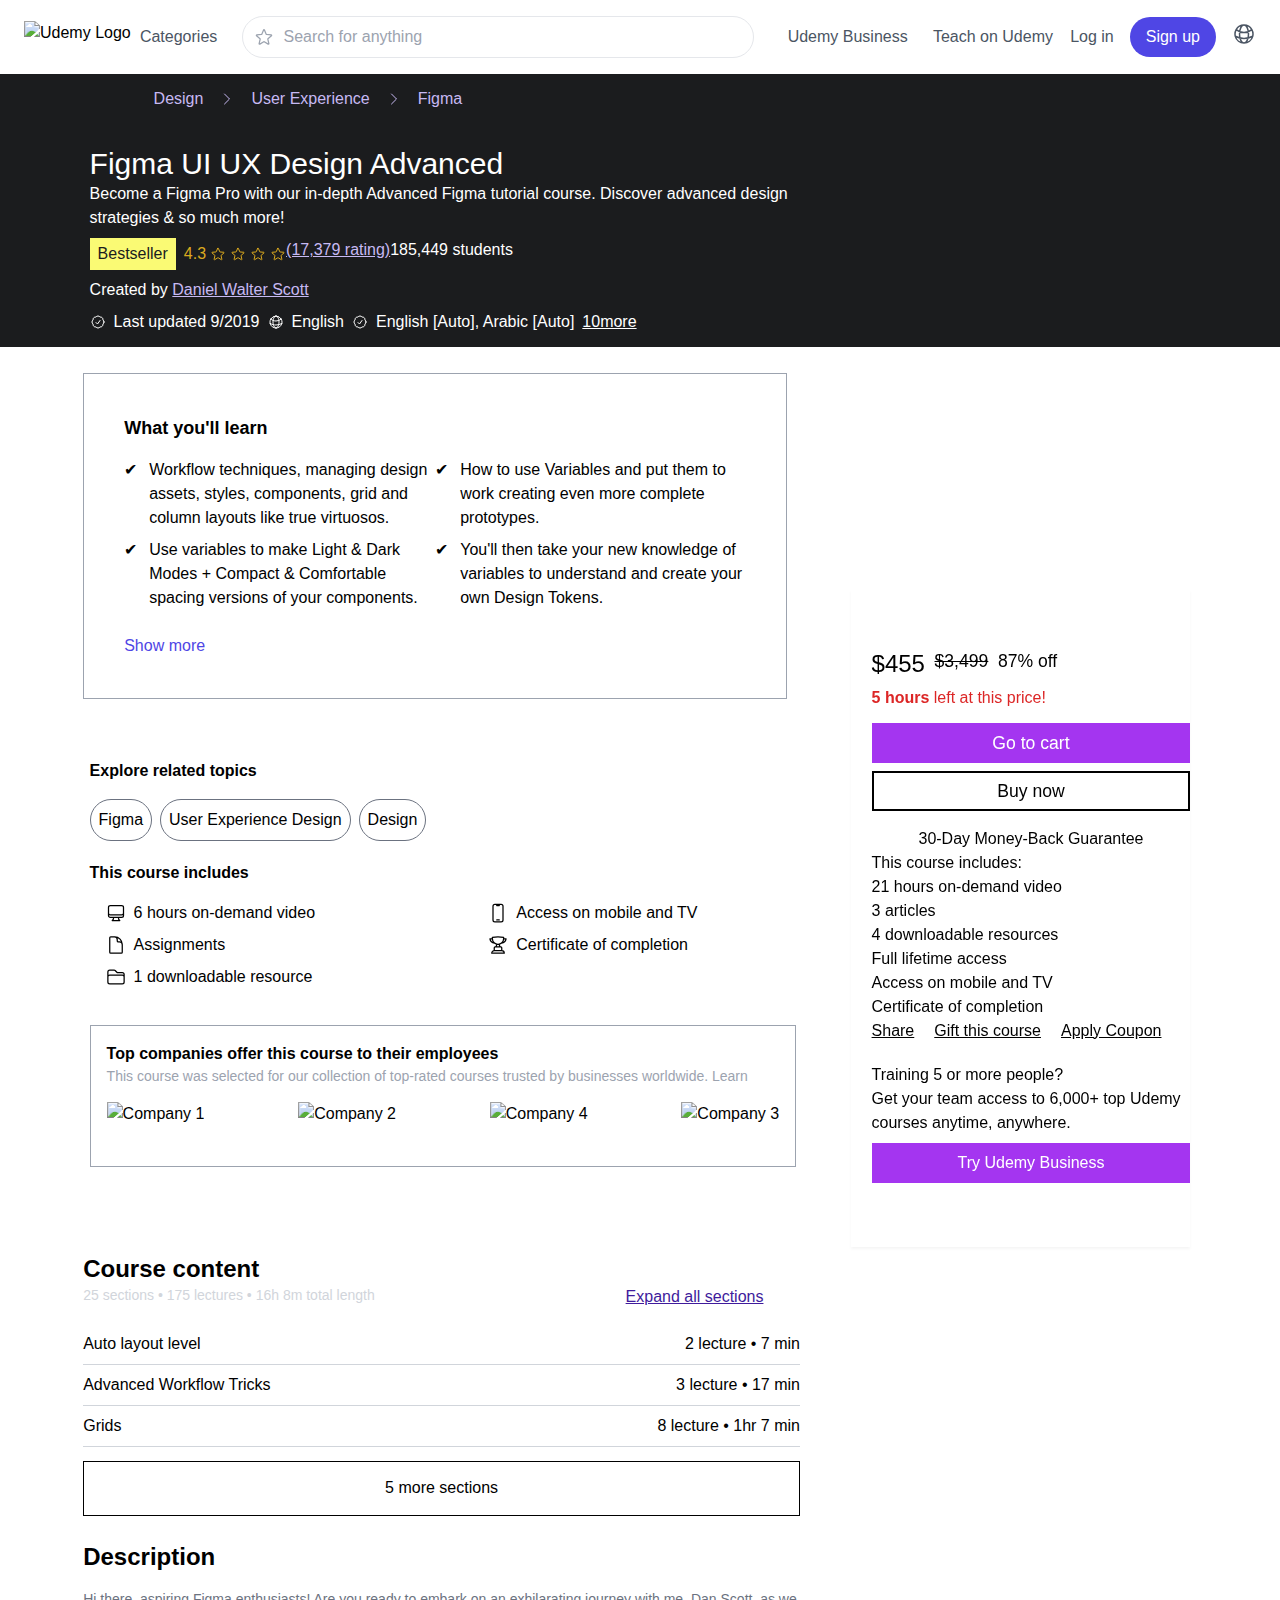
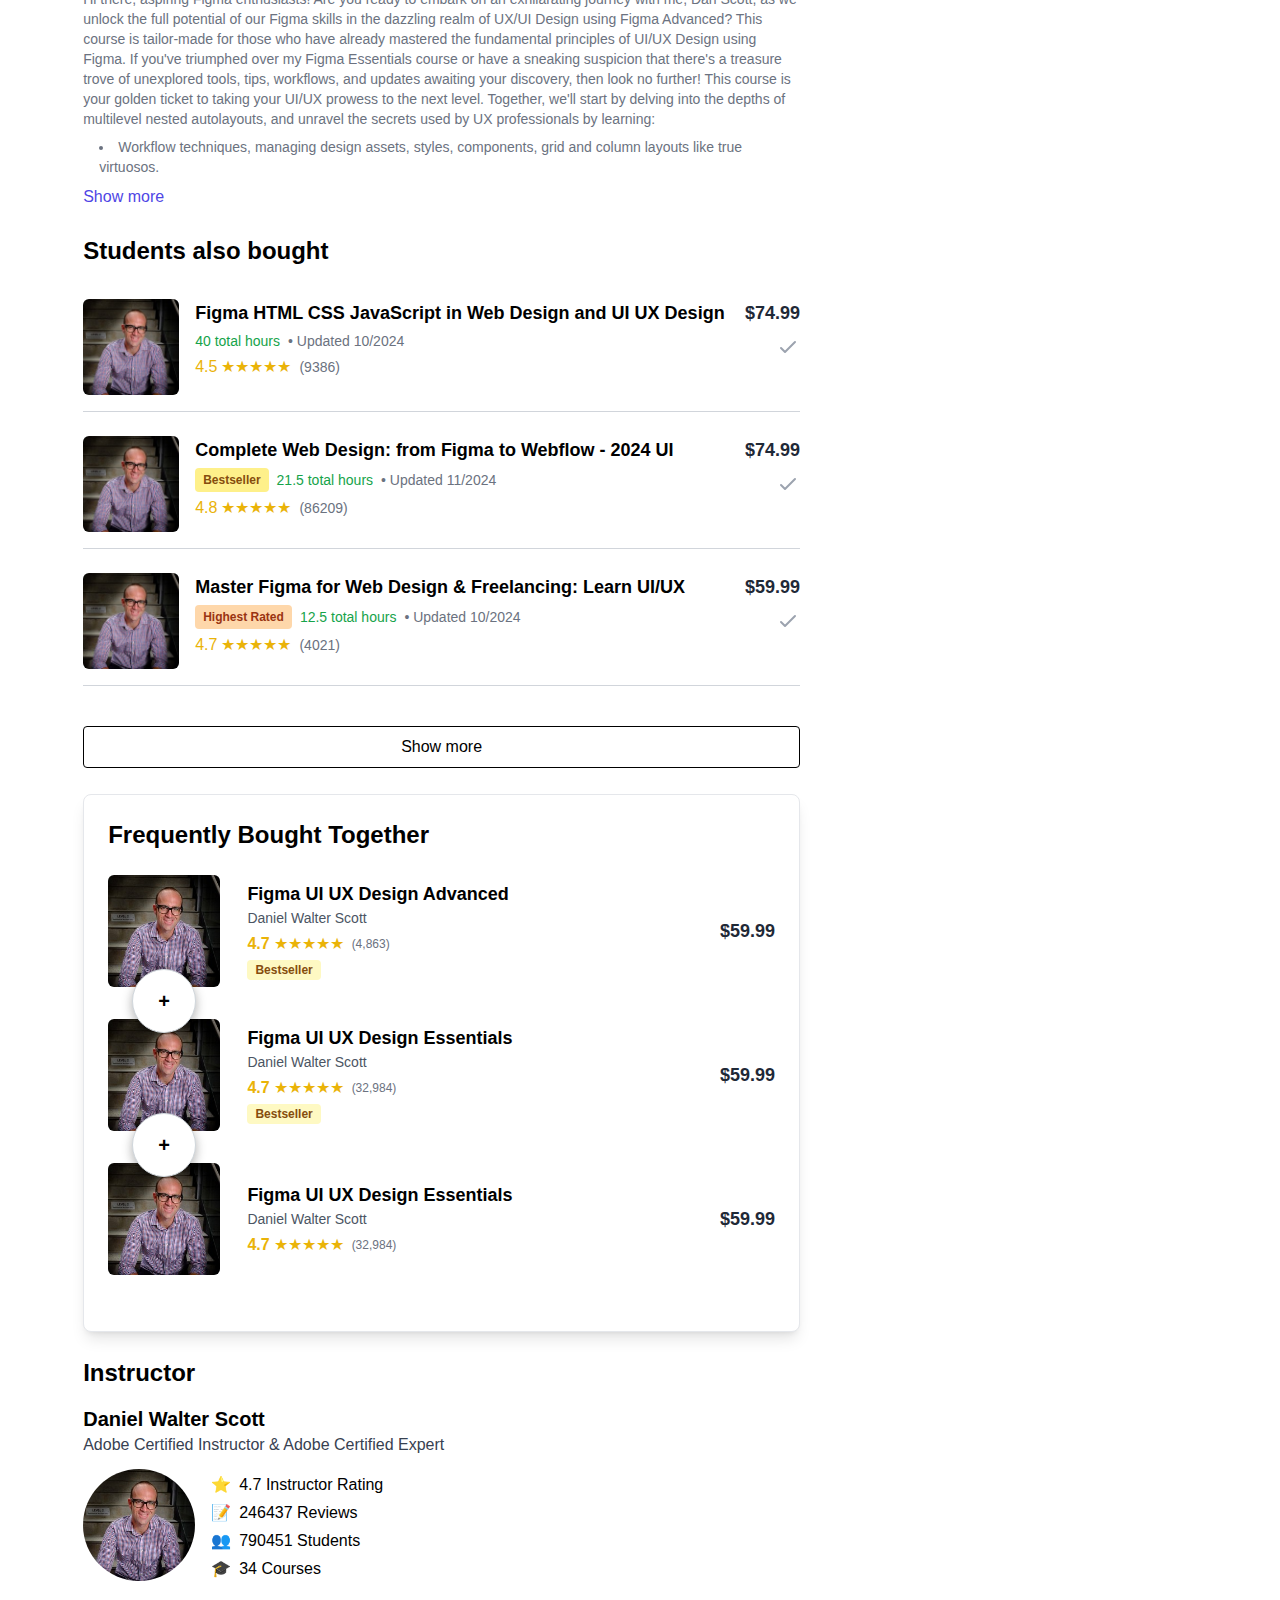
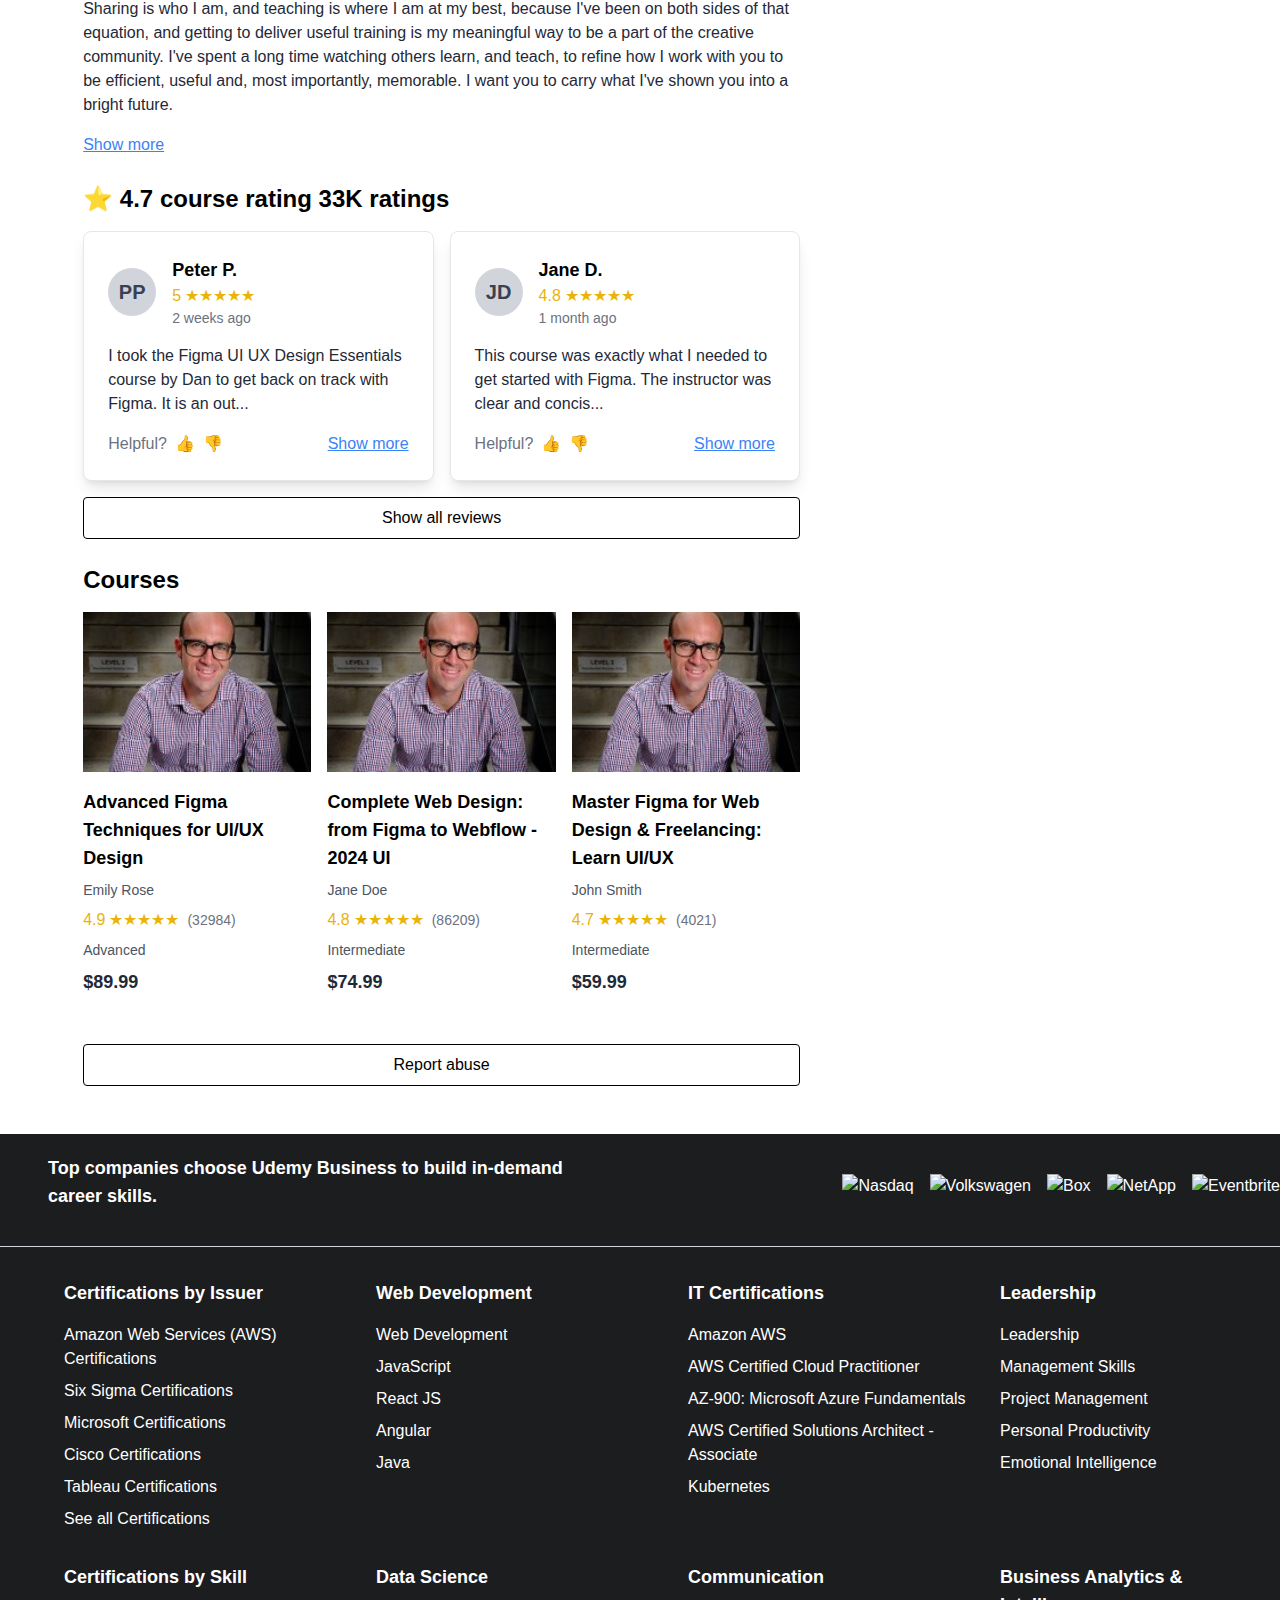
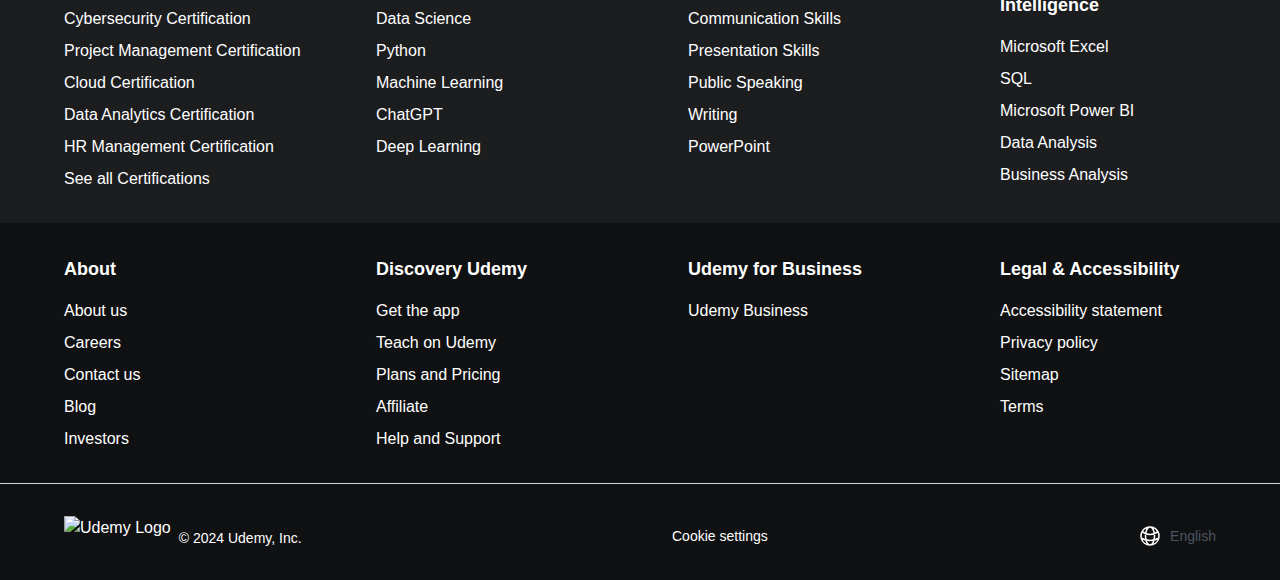
==== index.html @ b8c92c66 "deploy: 422a9d8f3cc83dafe88a734384b75132b499f9a0" ====
<!DOCTYPE html><html  data-capo=""><head><meta charset="utf-8">
<meta name="viewport" content="width=device-width, initial-scale=1">
<style>*,::backdrop,:after,:before{--tw-border-spacing-x:0;--tw-border-spacing-y:0;--tw-translate-x:0;--tw-translate-y:0;--tw-rotate:0;--tw-skew-x:0;--tw-skew-y:0;--tw-scale-x:1;--tw-scale-y:1;--tw-pan-x: ;--tw-pan-y: ;--tw-pinch-zoom: ;--tw-scroll-snap-strictness:proximity;--tw-gradient-from-position: ;--tw-gradient-via-position: ;--tw-gradient-to-position: ;--tw-ordinal: ;--tw-slashed-zero: ;--tw-numeric-figure: ;--tw-numeric-spacing: ;--tw-numeric-fraction: ;--tw-ring-inset: ;--tw-ring-offset-width:0px;--tw-ring-offset-color:#fff;--tw-ring-color:#3b82f680;--tw-ring-offset-shadow:0 0 #0000;--tw-ring-shadow:0 0 #0000;--tw-shadow:0 0 #0000;--tw-shadow-colored:0 0 #0000;--tw-blur: ;--tw-brightness: ;--tw-contrast: ;--tw-grayscale: ;--tw-hue-rotate: ;--tw-invert: ;--tw-saturate: ;--tw-sepia: ;--tw-drop-shadow: ;--tw-backdrop-blur: ;--tw-backdrop-brightness: ;--tw-backdrop-contrast: ;--tw-backdrop-grayscale: ;--tw-backdrop-hue-rotate: ;--tw-backdrop-invert: ;--tw-backdrop-opacity: ;--tw-backdrop-saturate: ;--tw-backdrop-sepia: ;--tw-contain-size: ;--tw-contain-layout: ;--tw-contain-paint: ;--tw-contain-style: }/*! tailwindcss v3.4.14 | MIT License | https://tailwindcss.com*/*,:after,:before{border:0 solid #e5e7eb;box-sizing:border-box}:after,:before{--tw-content:""}:host,html{line-height:1.5;-webkit-text-size-adjust:100%;font-family:Open Sans,sans-serif;font-feature-settings:normal;font-variation-settings:normal;tab-size:4;-webkit-tap-highlight-color:transparent}body{line-height:inherit;margin:0}hr{border-top-width:1px;color:inherit;height:0}abbr:where([title]){-webkit-text-decoration:underline dotted;text-decoration:underline dotted}h1,h2,h3,h4,h5,h6{font-size:inherit;font-weight:inherit}a{color:inherit;text-decoration:inherit}b,strong{font-weight:bolder}code,kbd,pre,samp{font-family:Roboto Mono,monospace;font-feature-settings:normal;font-size:1em;font-variation-settings:normal}small{font-size:80%}sub,sup{font-size:75%;line-height:0;position:relative;vertical-align:initial}sub{bottom:-.25em}sup{top:-.5em}table{border-collapse:collapse;border-color:inherit;text-indent:0}button,input,optgroup,select,textarea{color:inherit;font-family:inherit;font-feature-settings:inherit;font-size:100%;font-variation-settings:inherit;font-weight:inherit;letter-spacing:inherit;line-height:inherit;margin:0;padding:0}button,select{text-transform:none}button,input:where([type=button]),input:where([type=reset]),input:where([type=submit]){-webkit-appearance:button;background-color:initial;background-image:none}:-moz-focusring{outline:auto}:-moz-ui-invalid{box-shadow:none}progress{vertical-align:initial}::-webkit-inner-spin-button,::-webkit-outer-spin-button{height:auto}[type=search]{-webkit-appearance:textfield;outline-offset:-2px}::-webkit-search-decoration{-webkit-appearance:none}::-webkit-file-upload-button{-webkit-appearance:button;font:inherit}summary{display:list-item}blockquote,dd,dl,figure,h1,h2,h3,h4,h5,h6,hr,p,pre{margin:0}fieldset{margin:0}fieldset,legend{padding:0}menu,ol,ul{list-style:none;margin:0;padding:0}dialog{padding:0}textarea{resize:vertical}input::placeholder,textarea::placeholder{color:#9ca3af;opacity:1}[role=button],button{cursor:pointer}:disabled{cursor:default}audio,canvas,embed,iframe,img,object,svg,video{display:block;vertical-align:middle}img,video{height:auto;max-width:100%}[hidden]:where(:not([hidden=until-found])){display:none}.container{margin-left:auto;margin-right:auto;padding-left:1rem;padding-right:1rem;width:100%}@media (min-width:640px){.container{max-width:640px}}@media (min-width:768px){.container{max-width:768px}}@media (min-width:1024px){.container{max-width:1024px}}@media (min-width:1280px){.container{max-width:1280px}}@media (min-width:1536px){.container{max-width:1536px}}.fixed{position:fixed}.absolute{position:absolute}.relative{position:relative}.sticky{position:sticky}.inset-y-0{bottom:0;top:0}.-right-2{right:-.5rem}.-top-1{top:-.25rem}.left-0{left:0}.right-\[7\%\]{right:7%}.top-\[calc\(100\%-310px\)\]{top:calc(100% - 310px)}.m-0{margin:0}.mx-2{margin-left:.5rem;margin-right:.5rem}.mx-4{margin-left:1rem;margin-right:1rem}.mx-auto{margin-left:auto;margin-right:auto}.my-0{margin-bottom:0;margin-top:0}.my-12{margin-bottom:3rem;margin-top:3rem}.my-4{margin-bottom:1rem;margin-top:1rem}.my-6{margin-bottom:1.5rem;margin-top:1.5rem}.mb-12{margin-bottom:3rem}.mb-2{margin-bottom:.5rem}.mb-4{margin-bottom:1rem}.mb-6{margin-bottom:1.5rem}.mb-8{margin-bottom:2rem}.mb-\[2\%\]{margin-bottom:2%}.ml-0{margin-left:0}.ml-1{margin-left:.25rem}.ml-16{margin-left:4rem}.ml-2{margin-left:.5rem}.ml-3{margin-left:.75rem}.ml-4{margin-left:1rem}.ml-\[35\%\]{margin-left:35%}.ml-\[6\%\]{margin-left:6%}.ml-\[6\.5\%\]{margin-left:6.5%}.mr-1{margin-right:.25rem}.mr-16{margin-right:4rem}.mr-2{margin-right:.5rem}.mt-0{margin-top:0}.mt-1{margin-top:.25rem}.mt-2{margin-top:.5rem}.mt-3{margin-top:.75rem}.mt-4{margin-top:1rem}.mt-5{margin-top:1.25rem}.mt-8{margin-top:2rem}.mt-\[-2\%\]{margin-top:-2%}.mt-\[1\%\]{margin-top:1%}.mt-\[2\%\]{margin-top:2%}.mt-\[4\%\]{margin-top:4%}.mt-\[5\%\]{margin-top:5%}.inline-block{display:inline-block}.flex{display:flex}.grid{display:grid}.hidden{display:none}.h-12{height:3rem}.h-2{height:.5rem}.h-24{height:6rem}.h-28{height:7rem}.h-4{height:1rem}.h-40{height:10rem}.h-5{height:1.25rem}.h-6{height:1.5rem}.h-8{height:2rem}.h-\[40px\]{height:40px}.w-1\/2{width:50%}.w-12{width:3rem}.w-2{width:.5rem}.w-24{width:6rem}.w-28{width:7rem}.w-4{width:1rem}.w-5{width:1.25rem}.w-6{width:1.5rem}.w-8{width:2rem}.w-\[26\.5\%\]{width:26.5%}.w-\[30\%\]{width:30%}.w-\[55\%\]{width:55%}.w-\[56\%\]{width:56%}.w-\[60\%\]{width:60%}.w-\[65\%\]{width:65%}.w-full{width:100%}.max-w-2xl{max-width:42rem}.max-w-lg{max-width:32rem}.flex-1{flex:1 1 0%}.flex-grow,.grow{flex-grow:1}.transform{transform:translate(var(--tw-translate-x),var(--tw-translate-y)) rotate(var(--tw-rotate)) skewX(var(--tw-skew-x)) skewY(var(--tw-skew-y)) scaleX(var(--tw-scale-x)) scaleY(var(--tw-scale-y))}.cursor-pointer{cursor:pointer}.list-inside{list-style-position:inside}.list-disc{list-style-type:disc}.list-none{list-style-type:none}.grid-cols-1{grid-template-columns:repeat(1,minmax(0,1fr))}.flex-col{flex-direction:column}.flex-wrap{flex-wrap:wrap}.items-start{align-items:flex-start}.items-end{align-items:flex-end}.items-center{align-items:center}.justify-center{justify-content:center}.justify-between{justify-content:space-between}.gap-4{gap:1rem}.gap-5{gap:1.25rem}.gap-8{gap:2rem}.gap-\[3\%\]{gap:3%}.space-x-1>:not([hidden])~:not([hidden]){--tw-space-x-reverse:0;margin-left:calc(.25rem*(1 - var(--tw-space-x-reverse)));margin-right:calc(.25rem*var(--tw-space-x-reverse))}.space-x-2>:not([hidden])~:not([hidden]){--tw-space-x-reverse:0;margin-left:calc(.5rem*(1 - var(--tw-space-x-reverse)));margin-right:calc(.5rem*var(--tw-space-x-reverse))}.space-x-4>:not([hidden])~:not([hidden]){--tw-space-x-reverse:0;margin-left:calc(1rem*(1 - var(--tw-space-x-reverse)));margin-right:calc(1rem*var(--tw-space-x-reverse))}.space-y-1>:not([hidden])~:not([hidden]){--tw-space-y-reverse:0;margin-bottom:calc(.25rem*var(--tw-space-y-reverse));margin-top:calc(.25rem*(1 - var(--tw-space-y-reverse)))}.space-y-2>:not([hidden])~:not([hidden]){--tw-space-y-reverse:0;margin-bottom:calc(.5rem*var(--tw-space-y-reverse));margin-top:calc(.5rem*(1 - var(--tw-space-y-reverse)))}.rounded{border-radius:.25rem}.rounded-full{border-radius:9999px}.rounded-lg{border-radius:.5rem}.rounded-md{border-radius:.375rem}.border{border-width:1px}.border-2{border-width:2px}.border-\[1px\]{border-width:1px}.border-b{border-bottom-width:1px}.border-none{border-style:none}.border-black{--tw-border-opacity:1;border-color:rgb(0 0 0/var(--tw-border-opacity))}.border-gray-300{--tw-border-opacity:1;border-color:rgb(209 213 219/var(--tw-border-opacity))}.border-gray-400{--tw-border-opacity:1;border-color:rgb(156 163 175/var(--tw-border-opacity))}.border-gray-500{--tw-border-opacity:1;border-color:rgb(107 114 128/var(--tw-border-opacity))}.bg-\[\#101112\]{--tw-bg-opacity:1;background-color:rgb(16 17 18/var(--tw-bg-opacity))}.bg-\[\#1B1C1E\]{--tw-bg-opacity:1;background-color:rgb(27 28 30/var(--tw-bg-opacity))}.bg-\[\#1C1D1F\]{--tw-bg-opacity:1;background-color:rgb(28 29 31/var(--tw-bg-opacity))}.bg-\[\#A435F0\]{--tw-bg-opacity:1;background-color:rgb(164 53 240/var(--tw-bg-opacity))}.bg-\[\#FAFA74\]{--tw-bg-opacity:1;background-color:rgb(250 250 116/var(--tw-bg-opacity))}.bg-gray-300{--tw-bg-opacity:1;background-color:rgb(209 213 219/var(--tw-bg-opacity))}.bg-indigo-600{--tw-bg-opacity:1;background-color:rgb(79 70 229/var(--tw-bg-opacity))}.bg-orange-200{--tw-bg-opacity:1;background-color:rgb(254 215 170/var(--tw-bg-opacity))}.bg-red-500{--tw-bg-opacity:1;background-color:rgb(239 68 68/var(--tw-bg-opacity))}.bg-white{--tw-bg-opacity:1;background-color:rgb(255 255 255/var(--tw-bg-opacity))}.bg-yellow-100{--tw-bg-opacity:1;background-color:rgb(254 249 195/var(--tw-bg-opacity))}.bg-yellow-200{--tw-bg-opacity:1;background-color:rgb(254 240 138/var(--tw-bg-opacity))}.object-cover{object-fit:cover}.p-0{padding:0}.p-10{padding:2.5rem}.p-2{padding:.5rem}.p-4{padding:1rem}.p-6{padding:1.5rem}.p-\[2\%\]{padding:2%}.px-1\.5{padding-left:.375rem;padding-right:.375rem}.px-12{padding-left:3rem;padding-right:3rem}.px-16{padding-left:4rem;padding-right:4rem}.px-2{padding-left:.5rem;padding-right:.5rem}.px-4{padding-left:1rem;padding-right:1rem}.px-6{padding-left:1.5rem;padding-right:1.5rem}.py-0\.5{padding-bottom:.125rem;padding-top:.125rem}.py-1{padding-bottom:.25rem;padding-top:.25rem}.py-2{padding-bottom:.5rem;padding-top:.5rem}.py-4{padding-bottom:1rem;padding-top:1rem}.py-8{padding-bottom:2rem;padding-top:2rem}.py-\[1\%\]{padding-bottom:1%;padding-top:1%}.py-\[5\%\]{padding-bottom:5%;padding-top:5%}.pb-5{padding-bottom:1.25rem}.pl-0{padding-left:0}.pl-10{padding-left:2.5rem}.pl-16{padding-left:4rem}.pl-3{padding-left:.75rem}.pl-\[7\%\]{padding-left:7%}.pr-4{padding-right:1rem}.pr-5{padding-right:1.25rem}.pr-\[1\%\]{padding-right:1%}.pt-3{padding-top:.75rem}.pt-5{padding-top:1.25rem}.text-left{text-align:left}.text-center{text-align:center}.align-baseline{vertical-align:initial}.text-2xl{font-size:1.5rem;line-height:2rem}.text-3xl{font-size:1.875rem;line-height:2.25rem}.text-\[1\.1rem\]{font-size:1.1rem}.text-lg{font-size:1.125rem;line-height:1.75rem}.text-sm{font-size:.875rem;line-height:1.25rem}.text-xl{font-size:1.25rem;line-height:1.75rem}.text-xs{font-size:.75rem;line-height:1rem}.font-bold{font-weight:700}.font-extrabold{font-weight:800}.font-light{font-weight:300}.font-medium{font-weight:500}.font-semibold{font-weight:600}.font-thin{font-weight:100}.text-\[\#1B1C1E\]{--tw-text-opacity:1;color:rgb(27 28 30/var(--tw-text-opacity))}.text-\[\#401B9C\]{--tw-text-opacity:1;color:rgb(64 27 156/var(--tw-text-opacity))}.text-\[\#C7B9F3\]{--tw-text-opacity:1;color:rgb(199 185 243/var(--tw-text-opacity))}.text-\[\#DBA91F\]{--tw-text-opacity:1;color:rgb(219 169 31/var(--tw-text-opacity))}.text-black{--tw-text-opacity:1;color:rgb(0 0 0/var(--tw-text-opacity))}.text-blue-500{--tw-text-opacity:1;color:rgb(59 130 246/var(--tw-text-opacity))}.text-gray-300{--tw-text-opacity:1;color:rgb(209 213 219/var(--tw-text-opacity))}.text-gray-400{--tw-text-opacity:1;color:rgb(156 163 175/var(--tw-text-opacity))}.text-gray-500{--tw-text-opacity:1;color:rgb(107 114 128/var(--tw-text-opacity))}.text-gray-600{--tw-text-opacity:1;color:rgb(75 85 99/var(--tw-text-opacity))}.text-gray-700{--tw-text-opacity:1;color:rgb(55 65 81/var(--tw-text-opacity))}.text-gray-800{--tw-text-opacity:1;color:rgb(31 41 55/var(--tw-text-opacity))}.text-green-500{--tw-text-opacity:1;color:rgb(34 197 94/var(--tw-text-opacity))}.text-green-600{--tw-text-opacity:1;color:rgb(22 163 74/var(--tw-text-opacity))}.text-indigo-600{--tw-text-opacity:1;color:rgb(79 70 229/var(--tw-text-opacity))}.text-orange-800{--tw-text-opacity:1;color:rgb(154 52 18/var(--tw-text-opacity))}.text-red-500{--tw-text-opacity:1;color:rgb(239 68 68/var(--tw-text-opacity))}.text-red-600{--tw-text-opacity:1;color:rgb(220 38 38/var(--tw-text-opacity))}.text-white{--tw-text-opacity:1;color:rgb(255 255 255/var(--tw-text-opacity))}.text-yellow-500{--tw-text-opacity:1;color:rgb(234 179 8/var(--tw-text-opacity))}.text-yellow-800{--tw-text-opacity:1;color:rgb(133 77 14/var(--tw-text-opacity))}.underline{text-decoration-line:underline}.line-through{text-decoration-line:line-through}.shadow-\[0_2px_2px_rgba\(233\2c 233\2c 233\2c 0\.4\)\]{--tw-shadow:0 2px 2px #e9e9e966;--tw-shadow-colored:0 2px 2px var(--tw-shadow-color)}.shadow-\[0_2px_2px_rgba\(233\2c 233\2c 233\2c 0\.4\)\],.shadow-lg{box-shadow:var(--tw-ring-offset-shadow,0 0 #0000),var(--tw-ring-shadow,0 0 #0000),var(--tw-shadow)}.shadow-lg{--tw-shadow:0 10px 15px -3px #0000001a,0 4px 6px -4px #0000001a;--tw-shadow-colored:0 10px 15px -3px var(--tw-shadow-color),0 4px 6px -4px var(--tw-shadow-color)}.shadow-md{--tw-shadow:0 4px 6px -1px #0000001a,0 2px 4px -2px #0000001a;--tw-shadow-colored:0 4px 6px -1px var(--tw-shadow-color),0 2px 4px -2px var(--tw-shadow-color);box-shadow:var(--tw-ring-offset-shadow,0 0 #0000),var(--tw-ring-shadow,0 0 #0000),var(--tw-shadow)}.hover\:bg-gray-200:hover{--tw-bg-opacity:1;background-color:rgb(229 231 235/var(--tw-bg-opacity))}.hover\:bg-gray-300:hover{--tw-bg-opacity:1;background-color:rgb(209 213 219/var(--tw-bg-opacity))}.hover\:bg-indigo-700:hover{--tw-bg-opacity:1;background-color:rgb(67 56 202/var(--tw-bg-opacity))}.hover\:text-black:hover{--tw-text-opacity:1;color:rgb(0 0 0/var(--tw-text-opacity))}.hover\:text-green-700:hover{--tw-text-opacity:1;color:rgb(21 128 61/var(--tw-text-opacity))}.hover\:text-red-500:hover{--tw-text-opacity:1;color:rgb(239 68 68/var(--tw-text-opacity))}.hover\:text-red-700:hover{--tw-text-opacity:1;color:rgb(185 28 28/var(--tw-text-opacity))}.hover\:text-white:hover{--tw-text-opacity:1;color:rgb(255 255 255/var(--tw-text-opacity))}.hover\:underline:hover{text-decoration-line:underline}.focus\:outline-none:focus{outline:2px solid #0000;outline-offset:2px}.focus\:ring-2:focus{--tw-ring-offset-shadow:var(--tw-ring-inset) 0 0 0 var(--tw-ring-offset-width) var(--tw-ring-offset-color);--tw-ring-shadow:var(--tw-ring-inset) 0 0 0 calc(2px + var(--tw-ring-offset-width)) var(--tw-ring-color);box-shadow:var(--tw-ring-offset-shadow),var(--tw-ring-shadow),var(--tw-shadow,0 0 #0000)}.focus\:ring-indigo-600:focus{--tw-ring-opacity:1;--tw-ring-color:rgb(79 70 229/var(--tw-ring-opacity))}@media (min-width:640px){.sm\:w-1\/2{width:50%}}@media (min-width:768px){.md\:mb-0{margin-bottom:0}.md\:inline-block{display:inline-block}.md\:grid-cols-2{grid-template-columns:repeat(2,minmax(0,1fr))}.md\:grid-cols-3{grid-template-columns:repeat(3,minmax(0,1fr))}.md\:grid-cols-4{grid-template-columns:repeat(4,minmax(0,1fr))}.md\:flex-row{flex-direction:row}}</style>
<style>.course-item[data-v-805bec7c]{gap:1.2rem;max-width:129.2rem;min-width:40.8rem}.plus-icon[data-v-805bec7c]{align-items:center;background-color:#fff;border:1px solid #d1d7dc;border-radius:50%;box-shadow:0 4px 8px rgba(0,0,0,.08),0 4px 12px rgba(0,0,0,.24);display:flex;height:4rem;justify-content:center;left:calc(6% + 1rem);position:absolute;top:calc(70% + 1rem);transform:translateX(-50%);width:4rem;z-index:1000}</style>
<link rel="stylesheet" href="/aladia_nuxt_test_project/_nuxt/entry.CLnTXijR.css" crossorigin>
<link rel="preload" as="fetch" crossorigin="anonymous" href="/aladia_nuxt_test_project/_payload.json?6399cd30-1062-4cdf-b555-19eff7112158">
<link rel="modulepreload" as="script" crossorigin href="/aladia_nuxt_test_project/_nuxt/ihOrKvMJ.js">
<link rel="prefetch" as="script" crossorigin href="/aladia_nuxt_test_project/_nuxt/Bd-EBcH7.js">
<link rel="prefetch" as="script" crossorigin href="/aladia_nuxt_test_project/_nuxt/AtROKKf-.js">
<link rel="prefetch" as="script" crossorigin href="/aladia_nuxt_test_project/_nuxt/DJIl7wOf.js">
<script type="module" src="/aladia_nuxt_test_project/_nuxt/ihOrKvMJ.js" crossorigin></script></head><body><div id="__nuxt"><div><header class="bg-white shadow-md" data-v-5752a6c9><div class="container mx-auto flex items-center justify-between py-4 px-6" data-v-5752a6c9><a href="/" class="flex items-center" data-v-5752a6c9><img class="h-8" src="/aladia_nuxt_test_project/assets/images/logo-udemy.svg" alt="Udemy Logo" data-v-5752a6c9></a><nav data-v-5752a6c9><button class="text-gray-600 font-medium hover:text-black" data-v-5752a6c9> Categories </button></nav><div class="relative flex-1 mx-4 max-w-lg" data-v-5752a6c9><button class="absolute inset-y-0 left-0 pl-3 flex items-center text-gray-400" data-v-5752a6c9><svg xmlns="http://www.w3.org/2000/svg" fill="none" viewBox="0 0 24 24" stroke-width="1.5" stroke="currentColor" aria-hidden="true" data-slot="icon" class="w-5 h-5" data-v-5752a6c9><path stroke-linecap="round" stroke-linejoin="round" d="M11.48 3.499a.562.562 0 0 1 1.04 0l2.125 5.111a.563.563 0 0 0 .475.345l5.518.442c.499.04.701.663.321.988l-4.204 3.602a.563.563 0 0 0-.182.557l1.285 5.385a.562.562 0 0 1-.84.61l-4.725-2.885a.562.562 0 0 0-.586 0L6.982 20.54a.562.562 0 0 1-.84-.61l1.285-5.386a.562.562 0 0 0-.182-.557l-4.204-3.602a.562.562 0 0 1 .321-.988l5.518-.442a.563.563 0 0 0 .475-.345L11.48 3.5Z"></path></svg></button><input type="text" placeholder="Search for anything" class="w-full pl-10 pr-4 py-2 border rounded-full focus:outline-none focus:ring-2 focus:ring-indigo-600" data-v-5752a6c9></div><a href="#" class="hidden md:inline-block text-gray-600 font-medium hover:text-black mx-2" data-v-5752a6c9> Udemy Business </a><a href="#" class="hidden md:inline-block text-gray-600 font-medium hover:text-black mx-2" data-v-5752a6c9> Teach on Udemy </a><div class="flex items-center space-x-4" data-v-5752a6c9><a href="/join/login-popup" data-v-5752a6c9><button class="text-gray-600 font-medium hover:text-black" data-v-5752a6c9> Log in </button></a><a href="/join/signup-popup" data-v-5752a6c9><button class="text-white bg-indigo-600 hover:bg-indigo-700 font-medium px-4 py-2 rounded-full" data-v-5752a6c9> Sign up </button></a><a href="#" data-v-5752a6c9><button class="text-gray-600 hover:text-black" data-v-5752a6c9><svg xmlns="http://www.w3.org/2000/svg" fill="none" viewBox="0 0 24 24" stroke-width="1.5" stroke="currentColor" aria-hidden="true" data-slot="icon" class="w-6 h-6" data-v-5752a6c9><path stroke-linecap="round" stroke-linejoin="round" d="M12 21a9.004 9.004 0 0 0 8.716-6.747M12 21a9.004 9.004 0 0 1-8.716-6.747M12 21c2.485 0 4.5-4.03 4.5-9S14.485 3 12 3m0 18c-2.485 0-4.5-4.03-4.5-9S9.515 3 12 3m0 0a8.997 8.997 0 0 1 7.843 4.582M12 3a8.997 8.997 0 0 0-7.843 4.582m15.686 0A11.953 11.953 0 0 1 12 10.5c-2.998 0-5.74-1.1-7.843-2.918m15.686 0A8.959 8.959 0 0 1 21 12c0 .778-.099 1.533-.284 2.253m0 0A17.919 17.919 0 0 1 12 16.5c-3.162 0-6.133-.815-8.716-2.247m0 0A9.015 9.015 0 0 1 3 12c0-1.605.42-3.113 1.157-4.418"></path></svg></button></a></div></div></header><div data-v-324404ff><div class="bg-[#1B1C1E] py-[1%] pl-[7%] pr-[1%] text-left" data-v-324404ff><div class="w-[60%]" data-v-324404ff><div class="flex text-[#C7B9F3] space-x-4 mt-0 mb-6 mr-16 ml-16" data-v-324404ff><h5 data-v-324404ff>Design</h5><span class="mt-1" data-v-324404ff><svg xmlns="http://www.w3.org/2000/svg" fill="none" viewBox="0 0 24 24" stroke-width="1.5" stroke="currentColor" aria-hidden="true" data-slot="icon" class="w-4 h-4" data-v-324404ff><path stroke-linecap="round" stroke-linejoin="round" d="m8.25 4.5 7.5 7.5-7.5 7.5"></path></svg></span><h5 data-v-324404ff>User Experience</h5><span class="mt-1" data-v-324404ff><svg xmlns="http://www.w3.org/2000/svg" fill="none" viewBox="0 0 24 24" stroke-width="1.5" stroke="currentColor" aria-hidden="true" data-slot="icon" class="w-4 h-4" data-v-324404ff><path stroke-linecap="round" stroke-linejoin="round" d="m8.25 4.5 7.5 7.5-7.5 7.5"></path></svg></span><h5 data-v-324404ff>Figma</h5></div><h1 class="text-white mt-[5%] text-3xl" data-v-324404ff>Figma UI UX Design Advanced</h1><h3 class="text-white" data-v-324404ff> Become a Figma Pro with our in-depth Advanced Figma tutorial course. Discover advanced design strategies &amp; so much more! </h3><div class="mt-2 flex" data-v-324404ff><span class="bg-[#FAFA74] mr-2 px-2 py-1 text-[#1B1C1E]" data-v-324404ff>Bestseller</span><span class="flex items-center text-[#DBA91F]" data-v-324404ff> 4.3 <span class="flex space-x-1 ml-1" data-v-324404ff><svg xmlns="http://www.w3.org/2000/svg" fill="none" viewBox="0 0 24 24" stroke-width="1.5" stroke="currentColor" aria-hidden="true" data-slot="icon" class="w-4 h-4" data-v-324404ff><path stroke-linecap="round" stroke-linejoin="round" d="M11.48 3.499a.562.562 0 0 1 1.04 0l2.125 5.111a.563.563 0 0 0 .475.345l5.518.442c.499.04.701.663.321.988l-4.204 3.602a.563.563 0 0 0-.182.557l1.285 5.385a.562.562 0 0 1-.84.61l-4.725-2.885a.562.562 0 0 0-.586 0L6.982 20.54a.562.562 0 0 1-.84-.61l1.285-5.386a.562.562 0 0 0-.182-.557l-4.204-3.602a.562.562 0 0 1 .321-.988l5.518-.442a.563.563 0 0 0 .475-.345L11.48 3.5Z"></path></svg><svg xmlns="http://www.w3.org/2000/svg" fill="none" viewBox="0 0 24 24" stroke-width="1.5" stroke="currentColor" aria-hidden="true" data-slot="icon" class="w-4 h-4" data-v-324404ff><path stroke-linecap="round" stroke-linejoin="round" d="M11.48 3.499a.562.562 0 0 1 1.04 0l2.125 5.111a.563.563 0 0 0 .475.345l5.518.442c.499.04.701.663.321.988l-4.204 3.602a.563.563 0 0 0-.182.557l1.285 5.385a.562.562 0 0 1-.84.61l-4.725-2.885a.562.562 0 0 0-.586 0L6.982 20.54a.562.562 0 0 1-.84-.61l1.285-5.386a.562.562 0 0 0-.182-.557l-4.204-3.602a.562.562 0 0 1 .321-.988l5.518-.442a.563.563 0 0 0 .475-.345L11.48 3.5Z"></path></svg><svg xmlns="http://www.w3.org/2000/svg" fill="none" viewBox="0 0 24 24" stroke-width="1.5" stroke="currentColor" aria-hidden="true" data-slot="icon" class="w-4 h-4" data-v-324404ff><path stroke-linecap="round" stroke-linejoin="round" d="M11.48 3.499a.562.562 0 0 1 1.04 0l2.125 5.111a.563.563 0 0 0 .475.345l5.518.442c.499.04.701.663.321.988l-4.204 3.602a.563.563 0 0 0-.182.557l1.285 5.385a.562.562 0 0 1-.84.61l-4.725-2.885a.562.562 0 0 0-.586 0L6.982 20.54a.562.562 0 0 1-.84-.61l1.285-5.386a.562.562 0 0 0-.182-.557l-4.204-3.602a.562.562 0 0 1 .321-.988l5.518-.442a.563.563 0 0 0 .475-.345L11.48 3.5Z"></path></svg><svg xmlns="http://www.w3.org/2000/svg" fill="none" viewBox="0 0 24 24" stroke-width="1.5" stroke="currentColor" aria-hidden="true" data-slot="icon" class="w-4 h-4" data-v-324404ff><path stroke-linecap="round" stroke-linejoin="round" d="M11.48 3.499a.562.562 0 0 1 1.04 0l2.125 5.111a.563.563 0 0 0 .475.345l5.518.442c.499.04.701.663.321.988l-4.204 3.602a.563.563 0 0 0-.182.557l1.285 5.385a.562.562 0 0 1-.84.61l-4.725-2.885a.562.562 0 0 0-.586 0L6.982 20.54a.562.562 0 0 1-.84-.61l1.285-5.386a.562.562 0 0 0-.182-.557l-4.204-3.602a.562.562 0 0 1 .321-.988l5.518-.442a.563.563 0 0 0 .475-.345L11.48 3.5Z"></path></svg><!----></span></span><span class="text-[#C7B9F3] underline" data-v-324404ff>(17,379 rating)</span><span class="text-white" data-v-324404ff>185,449 students</span></div><div class="mt-2" data-v-324404ff><span class="text-white" data-v-324404ff>Created by </span><span class="text-[#C7B9F3] underline" data-v-324404ff>Daniel Walter Scott</span></div><div class="text-white mt-2 flex" data-v-324404ff><span class="BBicons" data-v-324404ff><svg xmlns="http://www.w3.org/2000/svg" fill="none" viewBox="0 0 24 24" stroke-width="1.5" stroke="currentColor" aria-hidden="true" data-slot="icon" class="w-4 h-4 mt-1 mr-2" data-v-324404ff><path stroke-linecap="round" stroke-linejoin="round" d="M9 12.75 11.25 15 15 9.75M21 12c0 1.268-.63 2.39-1.593 3.068a3.745 3.745 0 0 1-1.043 3.296 3.745 3.745 0 0 1-3.296 1.043A3.745 3.745 0 0 1 12 21c-1.268 0-2.39-.63-3.068-1.593a3.746 3.746 0 0 1-3.296-1.043 3.745 3.745 0 0 1-1.043-3.296A3.745 3.745 0 0 1 3 12c0-1.268.63-2.39 1.593-3.068a3.745 3.745 0 0 1 1.043-3.296 3.746 3.746 0 0 1 3.296-1.043A3.746 3.746 0 0 1 12 3c1.268 0 2.39.63 3.068 1.593a3.746 3.746 0 0 1 3.296 1.043 3.746 3.746 0 0 1 1.043 3.296A3.745 3.745 0 0 1 21 12Z"></path></svg></span><span class="BBbottomText mr-2" data-v-324404ff>Last updated 9/2019</span><span class="BBicons" data-v-324404ff><svg xmlns="http://www.w3.org/2000/svg" fill="none" viewBox="0 0 24 24" stroke-width="1.5" stroke="currentColor" aria-hidden="true" data-slot="icon" class="w-4 h-4 mt-1 mr-2" data-v-324404ff><path stroke-linecap="round" stroke-linejoin="round" d="M12 21a9.004 9.004 0 0 0 8.716-6.747M12 21a9.004 9.004 0 0 1-8.716-6.747M12 21c2.485 0 4.5-4.03 4.5-9S14.485 3 12 3m0 18c-2.485 0-4.5-4.03-4.5-9S9.515 3 12 3m0 0a8.997 8.997 0 0 1 7.843 4.582M12 3a8.997 8.997 0 0 0-7.843 4.582m15.686 0A11.953 11.953 0 0 1 12 10.5c-2.998 0-5.74-1.1-7.843-2.918m15.686 0A8.959 8.959 0 0 1 21 12c0 .778-.099 1.533-.284 2.253m0 0A17.919 17.919 0 0 1 12 16.5c-3.162 0-6.133-.815-8.716-2.247m0 0A9.015 9.015 0 0 1 3 12c0-1.605.42-3.113 1.157-4.418"></path></svg></span><span class="BBbottomText mr-2" data-v-324404ff>English</span><span class="BBicons" data-v-324404ff><svg xmlns="http://www.w3.org/2000/svg" fill="none" viewBox="0 0 24 24" stroke-width="1.5" stroke="currentColor" aria-hidden="true" data-slot="icon" class="w-4 h-4 mt-1 mr-2" data-v-324404ff><path stroke-linecap="round" stroke-linejoin="round" d="M9 12.75 11.25 15 15 9.75M21 12c0 1.268-.63 2.39-1.593 3.068a3.745 3.745 0 0 1-1.043 3.296 3.745 3.745 0 0 1-3.296 1.043A3.745 3.745 0 0 1 12 21c-1.268 0-2.39-.63-3.068-1.593a3.746 3.746 0 0 1-3.296-1.043 3.745 3.745 0 0 1-1.043-3.296A3.745 3.745 0 0 1 3 12c0-1.268.63-2.39 1.593-3.068a3.745 3.745 0 0 1 1.043-3.296 3.746 3.746 0 0 1 3.296-1.043A3.746 3.746 0 0 1 12 3c1.268 0 2.39.63 3.068 1.593a3.746 3.746 0 0 1 3.296 1.043 3.746 3.746 0 0 1 1.043 3.296A3.745 3.745 0 0 1 21 12Z"></path></svg></span><span class="BBbottomText mr-2" data-v-324404ff> English [Auto], Arabic [Auto] </span><span class="BBbottomText underline" data-v-324404ff>10more</span></div></div></div><div style="" class="fixed top-[calc(100%-310px)] right-[7%] w-[26.5%] py-[5%] bg-white shadow-[0_2px_2px_rgba(233,233,233,0.4)]" data-v-324404ff><div class="text-left ml-[6%]" data-v-324404ff><div class="flex gap-[3%] mb-[2%]" data-v-324404ff><h1 class="text-2xl mt-[-2%]" data-v-324404ff>$455</h1><span class="line-through text-[1.1rem] mt-[-2%]" data-v-324404ff>$3,499</span><span class="text-[1.1rem] mt-[-2%]" data-v-324404ff>87% off</span></div><div class="text-red-600" data-v-324404ff><!----><span class="font-bold" data-v-324404ff>5 hours</span> left at this price! </div><button class="w-full bg-[#A435F0] text-white h-[40px] text-[1.1rem] mt-[4%] border-none cursor-pointer" data-v-324404ff> Go to cart </button><button class="w-full h-[40px] text-[1.1rem] border-2 border-black cursor-pointer mt-2" data-v-324404ff> Buy now </button><p class="text-center mt-4" data-v-324404ff>30-Day Money-Back Guarantee</p><div class="text-left" data-v-324404ff><h4 data-v-324404ff>This course includes:</h4><p data-v-324404ff><!----> 21 hours on-demand video</p><p data-v-324404ff><!----> 3 articles</p><p data-v-324404ff><!----> 4 downloadable resources</p><p data-v-324404ff><!----> Full lifetime access</p><p data-v-324404ff><!----> Access on mobile and TV</p><p data-v-324404ff><!----> Certificate of completion</p></div><div class="flex gap-5 cursor-pointer underline" data-v-324404ff><h4 data-v-324404ff>Share</h4><h4 data-v-324404ff>Gift this course</h4><h4 data-v-324404ff>Apply Coupon</h4></div><div class="mt-5 text-left" data-v-324404ff><h3 data-v-324404ff>Training 5 or more people?</h3><p data-v-324404ff> Get your team access to 6,000+ top Udemy courses anytime, anywhere. </p><button class="w-full bg-[#A435F0] text-white h-[40px] mt-2" data-v-324404ff> Try Udemy Business </button></div></div></div><div class="ml-[6.5%] w-[55%] border-[1px] border-gray-400 text-left mt-[2%] p-10 mb-12" data-v-324404ff><h2 class="text-lg font-bold mb-4" data-v-324404ff>What you&#39;ll learn</h2><ul class="flex flex-wrap justify-between m-0 list-none" data-v-324404ff><!--[--><li class="w-full sm:w-1/2 mb-2" data-v-324404ff><div class="flex items-start text-left" data-v-324404ff><span class="inline-block" data-v-324404ff>✔</span><span class="ml-3" data-v-324404ff>Workflow techniques, managing design assets, styles, components, grid and column layouts like true virtuosos.</span></div></li><li class="w-full sm:w-1/2 mb-2" data-v-324404ff><div class="flex items-start text-left" data-v-324404ff><span class="inline-block" data-v-324404ff>✔</span><span class="ml-3" data-v-324404ff>How to use Variables and put them to work creating even more complete prototypes.</span></div></li><li class="w-full sm:w-1/2 mb-2" data-v-324404ff><div class="flex items-start text-left" data-v-324404ff><span class="inline-block" data-v-324404ff>✔</span><span class="ml-3" data-v-324404ff>Use variables to make Light &amp; Dark Modes + Compact &amp; Comfortable spacing versions of your components.</span></div></li><li class="w-full sm:w-1/2 mb-2" data-v-324404ff><div class="flex items-start text-left" data-v-324404ff><span class="inline-block" data-v-324404ff>✔</span><span class="ml-3" data-v-324404ff>You&#39;ll then take your new knowledge of variables to understand and create your own Design Tokens.</span></div></li><!--]--></ul><button class="mt-4 text-indigo-600 hover:underline" data-v-324404ff>Show more</button></div></div><div class="mt-8 py-[1%] pl-[7%] pr-[1%]"><section class="font-extrabold mb-4">Explore related topics</section><div class="flex w-[30%] space-x-2"><div class="border border-gray-500 rounded-full p-2 text-center"> Figma </div><div class="border border-gray-500 rounded-full p-2 text-center"> User Experience Design </div><div class="border border-gray-500 rounded-full p-2 text-center"> Design </div></div><div class="mt-5"><section class="font-extrabold">This course includes</section><div class="flex w-[65%]"><div class="w-1/2 p-4"><ul><li class="flex items-center mb-2"><svg xmlns="http://www.w3.org/2000/svg" fill="none" viewBox="0 0 24 24" stroke-width="1.5" stroke="currentColor" aria-hidden="true" data-slot="icon" class="w-5 h-5 mr-2"><path stroke-linecap="round" stroke-linejoin="round" d="M9 17.25v1.007a3 3 0 0 1-.879 2.122L7.5 21h9l-.621-.621A3 3 0 0 1 15 18.257V17.25m6-12V15a2.25 2.25 0 0 1-2.25 2.25H5.25A2.25 2.25 0 0 1 3 15V5.25m18 0A2.25 2.25 0 0 0 18.75 3H5.25A2.25 2.25 0 0 0 3 5.25m18 0V12a2.25 2.25 0 0 1-2.25 2.25H5.25A2.25 2.25 0 0 1 3 12V5.25"></path></svg> 6 hours on-demand video </li><li class="flex items-center mb-2"><svg xmlns="http://www.w3.org/2000/svg" fill="none" viewBox="0 0 24 24" stroke-width="1.5" stroke="currentColor" aria-hidden="true" data-slot="icon" class="w-5 h-5 mr-2"><path stroke-linecap="round" stroke-linejoin="round" d="M19.5 14.25v-2.625a3.375 3.375 0 0 0-3.375-3.375h-1.5A1.125 1.125 0 0 1 13.5 7.125v-1.5a3.375 3.375 0 0 0-3.375-3.375H8.25m2.25 0H5.625c-.621 0-1.125.504-1.125 1.125v17.25c0 .621.504 1.125 1.125 1.125h12.75c.621 0 1.125-.504 1.125-1.125V11.25a9 9 0 0 0-9-9Z"></path></svg> Assignments </li><li class="flex items-center mb-2"><svg xmlns="http://www.w3.org/2000/svg" fill="none" viewBox="0 0 24 24" stroke-width="1.5" stroke="currentColor" aria-hidden="true" data-slot="icon" class="w-5 h-5 mr-2"><path stroke-linecap="round" stroke-linejoin="round" d="M2.25 12.75V12A2.25 2.25 0 0 1 4.5 9.75h15A2.25 2.25 0 0 1 21.75 12v.75m-8.69-6.44-2.12-2.12a1.5 1.5 0 0 0-1.061-.44H4.5A2.25 2.25 0 0 0 2.25 6v12a2.25 2.25 0 0 0 2.25 2.25h15A2.25 2.25 0 0 0 21.75 18V9a2.25 2.25 0 0 0-2.25-2.25h-5.379a1.5 1.5 0 0 1-1.06-.44Z"></path></svg> 1 downloadable resource </li></ul></div><div class="w-1/2 p-4"><ul><li class="flex items-center mb-2"><svg xmlns="http://www.w3.org/2000/svg" fill="none" viewBox="0 0 24 24" stroke-width="1.5" stroke="currentColor" aria-hidden="true" data-slot="icon" class="w-5 h-5 mr-2"><path stroke-linecap="round" stroke-linejoin="round" d="M10.5 1.5H8.25A2.25 2.25 0 0 0 6 3.75v16.5a2.25 2.25 0 0 0 2.25 2.25h7.5A2.25 2.25 0 0 0 18 20.25V3.75a2.25 2.25 0 0 0-2.25-2.25H13.5m-3 0V3h3V1.5m-3 0h3m-3 18.75h3"></path></svg> Access on mobile and TV </li><li class="flex items-center mb-2"><svg xmlns="http://www.w3.org/2000/svg" fill="none" viewBox="0 0 24 24" stroke-width="1.5" stroke="currentColor" aria-hidden="true" data-slot="icon" class="w-5 h-5 mr-2"><path stroke-linecap="round" stroke-linejoin="round" d="M16.5 18.75h-9m9 0a3 3 0 0 1 3 3h-15a3 3 0 0 1 3-3m9 0v-3.375c0-.621-.503-1.125-1.125-1.125h-.871M7.5 18.75v-3.375c0-.621.504-1.125 1.125-1.125h.872m5.007 0H9.497m5.007 0a7.454 7.454 0 0 1-.982-3.172M9.497 14.25a7.454 7.454 0 0 0 .981-3.172M5.25 4.236c-.982.143-1.954.317-2.916.52A6.003 6.003 0 0 0 7.73 9.728M5.25 4.236V4.5c0 2.108.966 3.99 2.48 5.228M5.25 4.236V2.721C7.456 2.41 9.71 2.25 12 2.25c2.291 0 4.545.16 6.75.47v1.516M7.73 9.728a6.726 6.726 0 0 0 2.748 1.35m8.272-6.842V4.5c0 2.108-.966 3.99-2.48 5.228m2.48-5.492a46.32 46.32 0 0 1 2.916.52 6.003 6.003 0 0 1-5.395 4.972m0 0a6.726 6.726 0 0 1-2.749 1.35m0 0a6.772 6.772 0 0 1-3.044 0"></path></svg> Certificate of completion </li></ul></div></div></div><div class="w-[60%] border-[1px] border-gray-400 text-left mt-[1%] p-4 mb-12"><h1 class="font-semibold"> Top companies offer this course to their employees </h1><h6 class="font-light text-gray-400 text-sm"> This course was selected for our collection of top-rated courses trusted by businesses worldwide. Learn </h6><div class="flex justify-between space-x-4 mt-4"><img src="/aladia_nuxt_test_project/assets/images/nasdaq-dark.svg" alt="Company 1" class="h-12"><img src="/aladia_nuxt_test_project/assets/images/volkswagen-dark.svg" alt="Company 2" class="h-12"><img src="/aladia_nuxt_test_project/assets/images/netapp-dark.svg" alt="Company 4" class="h-12"><img src="/aladia_nuxt_test_project/assets/images/eventbrite-dark.svg" alt="Company 3" class="h-12"></div></div></div><div class="ml-[6.5%] w-[56%] text-left mt-[2%]"><h2 class="font-extrabold text-2xl">Course content</h2><div class="flex"><p class="text-sm text-gray-300"> 25 sections • 175 lectures • 16h 8m total length </p><h5 class="text-[#401B9C] ml-[35%] cursor-pointer underline"> Expand all sections </h5></div><div class="mt-[2%]"><div class="border-b border-gray-300 py-2"><div class="flex justify-between items-center"><h4>Auto layout level</h4><span>2 lecture • 7 min</span></div></div><div class="border-b border-gray-300 py-2"><div class="flex justify-between items-center"><h4>Advanced Workflow Tricks</h4><span>3 lecture • 17 min</span></div></div><div class="border-b border-gray-300 py-2"><div class="flex justify-between items-center"><h4>Grids</h4><span>8 lecture • 1hr 7 min</span></div></div></div><div class="mt-[2%] text-center p-[2%] border border-black cursor-pointer hover:bg-gray-200"><h5>5 more sections</h5></div></div><div class="ml-[6.5%] w-[56%] text-left mt-[2%]"><h2 class="text-2xl font-bold mb-4">Description</h2><p class="font-thin text-sm text-gray-500">
Hi there, aspiring Figma enthusiasts! Are you ready to embark on an exhilarating journey with me, Dan Scott, as we unlock the full potential of our Figma skills in the dazzling realm of UX/UI Design using Figma Advanced?

This course is tailor-made for those who have already mastered the fundamental principles of UI/UX Design using Figma. If you&#39;ve triumphed over my Figma Essentials course or have a sneaking suspicion that there&#39;s a treasure trove of unexplored tools, tips, workflows, and updates awaiting your discovery, then look no further! This course is your golden ticket to taking your UI/UX prowess to the next level.

Together, we&#39;ll start by delving into the depths of multilevel nested autolayouts, and unravel the secrets used by UX professionals by learning:
</p><ul class="list-disc list-inside ml-4 font-thin text-sm text-gray-500 mt-2"><li>Workflow techniques, managing design assets, styles, components, grid and column layouts like true virtuosos.</li><!----></ul><!----><button class="text-indigo-600 hover:underline mt-2">Show more</button></div><div class="ml-[6.5%] w-[56%] text-left mt-[2%]" data-v-19fe6329><h1 class="text-2xl font-bold mb-8" data-v-19fe6329>Students also bought</h1><!--[--><div class="mb-6" data-v-19fe6329><div class="flex items-start space-x-4" data-v-19fe6329><img src="/assets/images/image.jpg" alt="Figma HTML CSS JavaScript in Web Design and UI UX Design" class="w-24 h-24 object-cover rounded-md" data-v-19fe6329><div class="flex-grow" data-v-19fe6329><h3 class="text-lg font-semibold" data-v-19fe6329>Figma HTML CSS JavaScript in Web Design and UI UX Design</h3><div class="flex items-center mt-1" data-v-19fe6329><!----><!----><span class="text-green-600 text-sm mr-2" data-v-19fe6329>40 total hours</span><span class="text-gray-500 text-sm" data-v-19fe6329>• Updated 10/2024</span></div><div class="flex items-center mt-1 text-yellow-500" data-v-19fe6329><span class="mr-1" data-v-19fe6329>4.5</span><span class="flex items-center" data-v-19fe6329><!--[--><span class="text-yellow-500" data-v-19fe6329>★</span><span class="text-yellow-500" data-v-19fe6329>★</span><span class="text-yellow-500" data-v-19fe6329>★</span><span class="text-yellow-500" data-v-19fe6329>★</span><span class="text-yellow-500" data-v-19fe6329>★</span><!--]--></span><span class="text-sm text-gray-500 ml-2" data-v-19fe6329>(9386)</span></div></div><div class="flex flex-col items-end" data-v-19fe6329><span class="text-lg font-bold text-gray-800" data-v-19fe6329>$74.99</span><button class="text-gray-400 hover:text-red-500 mt-2" data-v-19fe6329><svg xmlns="http://www.w3.org/2000/svg" class="h-6 w-6" fill="none" viewBox="0 0 24 24" stroke="currentColor" data-v-19fe6329><path stroke-linecap="round" stroke-linejoin="round" stroke-width="2" d="M5 13l4 4L19 7" data-v-19fe6329></path></svg></button></div></div><hr class="my-4 border-gray-300" data-v-19fe6329></div><div class="mb-6" data-v-19fe6329><div class="flex items-start space-x-4" data-v-19fe6329><img src="/assets/images/image.jpg" alt="Complete Web Design: from Figma to Webflow - 2024 UI" class="w-24 h-24 object-cover rounded-md" data-v-19fe6329><div class="flex-grow" data-v-19fe6329><h3 class="text-lg font-semibold" data-v-19fe6329>Complete Web Design: from Figma to Webflow - 2024 UI</h3><div class="flex items-center mt-1" data-v-19fe6329><span class="inline-block bg-yellow-200 text-yellow-800 text-xs font-bold px-2 py-1 rounded mr-2" data-v-19fe6329> Bestseller </span><!----><span class="text-green-600 text-sm mr-2" data-v-19fe6329>21.5 total hours</span><span class="text-gray-500 text-sm" data-v-19fe6329>• Updated 11/2024</span></div><div class="flex items-center mt-1 text-yellow-500" data-v-19fe6329><span class="mr-1" data-v-19fe6329>4.8</span><span class="flex items-center" data-v-19fe6329><!--[--><span class="text-yellow-500" data-v-19fe6329>★</span><span class="text-yellow-500" data-v-19fe6329>★</span><span class="text-yellow-500" data-v-19fe6329>★</span><span class="text-yellow-500" data-v-19fe6329>★</span><span class="text-yellow-500" data-v-19fe6329>★</span><!--]--></span><span class="text-sm text-gray-500 ml-2" data-v-19fe6329>(86209)</span></div></div><div class="flex flex-col items-end" data-v-19fe6329><span class="text-lg font-bold text-gray-800" data-v-19fe6329>$74.99</span><button class="text-gray-400 hover:text-red-500 mt-2" data-v-19fe6329><svg xmlns="http://www.w3.org/2000/svg" class="h-6 w-6" fill="none" viewBox="0 0 24 24" stroke="currentColor" data-v-19fe6329><path stroke-linecap="round" stroke-linejoin="round" stroke-width="2" d="M5 13l4 4L19 7" data-v-19fe6329></path></svg></button></div></div><hr class="my-4 border-gray-300" data-v-19fe6329></div><div class="mb-6" data-v-19fe6329><div class="flex items-start space-x-4" data-v-19fe6329><img src="/assets/images/image.jpg" alt="Master Figma for Web Design &amp; Freelancing: Learn UI/UX" class="w-24 h-24 object-cover rounded-md" data-v-19fe6329><div class="flex-grow" data-v-19fe6329><h3 class="text-lg font-semibold" data-v-19fe6329>Master Figma for Web Design &amp; Freelancing: Learn UI/UX</h3><div class="flex items-center mt-1" data-v-19fe6329><!----><span class="inline-block bg-orange-200 text-orange-800 text-xs font-bold px-2 py-1 rounded mr-2" data-v-19fe6329> Highest Rated </span><span class="text-green-600 text-sm mr-2" data-v-19fe6329>12.5 total hours</span><span class="text-gray-500 text-sm" data-v-19fe6329>• Updated 10/2024</span></div><div class="flex items-center mt-1 text-yellow-500" data-v-19fe6329><span class="mr-1" data-v-19fe6329>4.7</span><span class="flex items-center" data-v-19fe6329><!--[--><span class="text-yellow-500" data-v-19fe6329>★</span><span class="text-yellow-500" data-v-19fe6329>★</span><span class="text-yellow-500" data-v-19fe6329>★</span><span class="text-yellow-500" data-v-19fe6329>★</span><span class="text-yellow-500" data-v-19fe6329>★</span><!--]--></span><span class="text-sm text-gray-500 ml-2" data-v-19fe6329>(4021)</span></div></div><div class="flex flex-col items-end" data-v-19fe6329><span class="text-lg font-bold text-gray-800" data-v-19fe6329>$59.99</span><button class="text-gray-400 hover:text-red-500 mt-2" data-v-19fe6329><svg xmlns="http://www.w3.org/2000/svg" class="h-6 w-6" fill="none" viewBox="0 0 24 24" stroke="currentColor" data-v-19fe6329><path stroke-linecap="round" stroke-linejoin="round" stroke-width="2" d="M5 13l4 4L19 7" data-v-19fe6329></path></svg></button></div></div><hr class="my-4 border-gray-300" data-v-19fe6329></div><div class="mb-6" data-v-19fe6329><!----><!----></div><!--]--><button class="mt-4 px-4 py-2 border border-black text-black rounded hover:bg-gray-300 w-full" data-v-19fe6329> Show more </button><!----></div><div class="ml-[6.5%] text-left mt-[2%] p-6 border rounded-lg shadow-lg w-[56%] bg-white relative" data-v-805bec7c><h2 class="text-2xl font-bold mb-6" data-v-805bec7c>Frequently Bought Together</h2><!--[--><div class="relative mb-8" data-v-805bec7c><div class="flex items-center space-x-2 course-item" data-v-805bec7c><img src="/assets/images/image.jpg" alt="Figma UI UX Design Advanced" class="w-38 h-28 object-cover rounded-md" data-v-805bec7c><div class="flex-grow" data-v-805bec7c><h3 class="text-lg font-bold" data-v-805bec7c>Figma UI UX Design Advanced</h3><p class="text-sm text-gray-600" data-v-805bec7c>Daniel Walter Scott</p><div class="flex items-center mt-1 text-yellow-500" data-v-805bec7c><span class="font-semibold" data-v-805bec7c>4.7</span><span class="ml-1" data-v-805bec7c>★★★★★</span><span class="text-xs text-gray-500 ml-2" data-v-805bec7c> (4,863) </span></div><span class="mt-1 inline-block bg-yellow-100 text-yellow-800 text-xs font-bold px-2 py-0.5 rounded" data-v-805bec7c> Bestseller </span></div><div class="text-lg font-bold text-gray-800" data-v-805bec7c>$59.99</div></div><div class="plus-icon" data-v-805bec7c><span class="text-xl font-bold" data-v-805bec7c>+</span></div></div><div class="relative mb-8" data-v-805bec7c><div class="flex items-center space-x-2 course-item" data-v-805bec7c><img src="/assets/images/image.jpg" alt="Figma UI UX Design Essentials" class="w-38 h-28 object-cover rounded-md" data-v-805bec7c><div class="flex-grow" data-v-805bec7c><h3 class="text-lg font-bold" data-v-805bec7c>Figma UI UX Design Essentials</h3><p class="text-sm text-gray-600" data-v-805bec7c>Daniel Walter Scott</p><div class="flex items-center mt-1 text-yellow-500" data-v-805bec7c><span class="font-semibold" data-v-805bec7c>4.7</span><span class="ml-1" data-v-805bec7c>★★★★★</span><span class="text-xs text-gray-500 ml-2" data-v-805bec7c> (32,984) </span></div><span class="mt-1 inline-block bg-yellow-100 text-yellow-800 text-xs font-bold px-2 py-0.5 rounded" data-v-805bec7c> Bestseller </span></div><div class="text-lg font-bold text-gray-800" data-v-805bec7c>$59.99</div></div><div class="plus-icon" data-v-805bec7c><span class="text-xl font-bold" data-v-805bec7c>+</span></div></div><div class="relative mb-8" data-v-805bec7c><div class="flex items-center space-x-2 course-item" data-v-805bec7c><img src="/assets/images/image.jpg" alt="Figma UI UX Design Essentials" class="w-38 h-28 object-cover rounded-md" data-v-805bec7c><div class="flex-grow" data-v-805bec7c><h3 class="text-lg font-bold" data-v-805bec7c>Figma UI UX Design Essentials</h3><p class="text-sm text-gray-600" data-v-805bec7c>Daniel Walter Scott</p><div class="flex items-center mt-1 text-yellow-500" data-v-805bec7c><span class="font-semibold" data-v-805bec7c>4.7</span><span class="ml-1" data-v-805bec7c>★★★★★</span><span class="text-xs text-gray-500 ml-2" data-v-805bec7c> (32,984) </span></div><!----></div><div class="text-lg font-bold text-gray-800" data-v-805bec7c>$59.99</div></div><!----></div><!--]--></div><div class="ml-[6.5%] w-[56%] text-left mt-[2%] bg-white"><h1 class="text-2xl font-bold mb-4">Instructor</h1><h2 class="text-xl font-semibold">Daniel Walter Scott</h2><p class="text-gray-700">Adobe Certified Instructor &amp; Adobe Certified Expert</p><div class="flex items-start space-x-4"><img src="/assets/images/image.jpg" alt="Instructor" class="w-28 h-28 object-cover rounded-full mt-3"><div><div class="mt-4 space-y-1"><div class="flex items-center"><span class="mr-2">⭐</span>4.7 Instructor Rating </div><div class="flex items-center"><span class="mr-2">📝</span>246437 Reviews </div><div class="flex items-center"><span class="mr-2">👥</span>790451 Students </div><div class="flex items-center"><span class="mr-2">🎓</span>34 Courses </div></div></div></div><p class="mt-4 text-gray-800">Sharing is who I am, and teaching is where I am at my best, because I&#39;ve been on both sides of that equation, and getting to deliver useful training is my meaningful way to be a part of the creative community.
          
          I&#39;ve spent a long time watching others learn, and teach, to refine how I work with you to be efficient, useful and, most importantly, memorable. I want you to carry what I&#39;ve shown you into a bright future. <!----></p><button class="mt-4 text-blue-500 underline focus:outline-none">Show more</button></div><div class="ml-[6.5%] w-[56%] text-left mt-[2%] bg-white" data-v-af47b14b><h1 class="text-2xl font-bold mb-4" data-v-af47b14b>⭐ 4.7 course rating 33K ratings</h1><div class="grid grid-cols-1 md:grid-cols-2 gap-4" data-v-af47b14b><!--[--><div class="p-6 border rounded-lg shadow-lg w-full bg-white flex flex-col justify-between" data-v-af47b14b data-v-777d8451><div data-v-777d8451><div class="flex items-center space-x-4 mb-4" data-v-777d8451><div class="w-12 h-12 flex items-center justify-center rounded-full bg-gray-300 text-xl font-bold text-gray-700" data-v-777d8451>PP</div><div data-v-777d8451><h3 class="text-lg font-semibold" data-v-777d8451>Peter P.</h3><div class="flex items-center text-yellow-500" data-v-777d8451><span class="mr-1" data-v-777d8451>5</span><span class="flex items-center" data-v-777d8451><!--[--><span class="text-yellow-500" data-v-777d8451>★</span><span class="text-yellow-500" data-v-777d8451>★</span><span class="text-yellow-500" data-v-777d8451>★</span><span class="text-yellow-500" data-v-777d8451>★</span><span class="text-yellow-500" data-v-777d8451>★</span><!--]--></span></div><p class="text-sm text-gray-500" data-v-777d8451>2 weeks ago</p></div></div><p class="text-gray-800 mb-4" data-v-777d8451>I took the Figma UI UX Design Essentials course by Dan to get back on track with Figma. It is an out...</p></div><div class="flex items-center justify-between text-gray-500" data-v-777d8451><div class="flex items-center space-x-2" data-v-777d8451><span data-v-777d8451>Helpful?</span><button class="text-green-500 hover:text-green-700" data-v-777d8451>👍</button><button class="text-red-500 hover:text-red-700" data-v-777d8451>👎</button></div><button class="text-blue-500 underline focus:outline-none" data-v-777d8451>Show more</button></div></div><div class="p-6 border rounded-lg shadow-lg w-full bg-white flex flex-col justify-between" data-v-af47b14b data-v-777d8451><div data-v-777d8451><div class="flex items-center space-x-4 mb-4" data-v-777d8451><div class="w-12 h-12 flex items-center justify-center rounded-full bg-gray-300 text-xl font-bold text-gray-700" data-v-777d8451>JD</div><div data-v-777d8451><h3 class="text-lg font-semibold" data-v-777d8451>Jane D.</h3><div class="flex items-center text-yellow-500" data-v-777d8451><span class="mr-1" data-v-777d8451>4.8</span><span class="flex items-center" data-v-777d8451><!--[--><span class="text-yellow-500" data-v-777d8451>★</span><span class="text-yellow-500" data-v-777d8451>★</span><span class="text-yellow-500" data-v-777d8451>★</span><span class="text-yellow-500" data-v-777d8451>★</span><span class="text-yellow-500" data-v-777d8451>★</span><!--]--></span></div><p class="text-sm text-gray-500" data-v-777d8451>1 month ago</p></div></div><p class="text-gray-800 mb-4" data-v-777d8451>This course was exactly what I needed to get started with Figma. The instructor was clear and concis...</p></div><div class="flex items-center justify-between text-gray-500" data-v-777d8451><div class="flex items-center space-x-2" data-v-777d8451><span data-v-777d8451>Helpful?</span><button class="text-green-500 hover:text-green-700" data-v-777d8451>👍</button><button class="text-red-500 hover:text-red-700" data-v-777d8451>👎</button></div><button class="text-blue-500 underline focus:outline-none" data-v-777d8451>Show more</button></div></div><!--]--></div><button class="mt-4 px-4 py-2 border border-black text-black rounded hover:bg-gray-300 w-full" data-v-af47b14b> Show all reviews </button><!----></div><div class="ml-[6.5%] w-[56%] text-left mt-[2%] bg-white" data-v-58f49609><h1 class="text-2xl font-bold mb-4" data-v-58f49609>Courses</h1><div class="grid grid-cols-1 md:grid-cols-3 gap-4" data-v-58f49609><!--[--><div class="bg-white" data-v-58f49609 data-v-dfb17d95><img src="/assets/images/image.jpg" alt="Advanced Figma Techniques for UI/UX Design" class="w-full h-40 object-cover mb-4" data-v-dfb17d95><h3 class="text-lg font-semibold mb-2" data-v-dfb17d95>Advanced Figma Techniques for UI/UX Design</h3><p class="text-sm text-gray-600 mb-2" data-v-dfb17d95>Emily Rose</p><div class="flex items-center text-yellow-500 mb-2" data-v-dfb17d95><span class="mr-1" data-v-dfb17d95>4.9</span><span class="flex items-center" data-v-dfb17d95><!--[--><span class="text-yellow-500" data-v-dfb17d95>★</span><span class="text-yellow-500" data-v-dfb17d95>★</span><span class="text-yellow-500" data-v-dfb17d95>★</span><span class="text-yellow-500" data-v-dfb17d95>★</span><span class="text-yellow-500" data-v-dfb17d95>★</span><!--]--></span><span class="text-sm text-gray-500 ml-2" data-v-dfb17d95>(32984)</span></div><p class="text-sm text-gray-600 mb-2" data-v-dfb17d95>Advanced</p><p class="text-lg font-bold text-gray-800" data-v-dfb17d95>$89.99</p></div><div class="bg-white" data-v-58f49609 data-v-dfb17d95><img src="/assets/images/image.jpg" alt="Complete Web Design: from Figma to Webflow - 2024 UI" class="w-full h-40 object-cover mb-4" data-v-dfb17d95><h3 class="text-lg font-semibold mb-2" data-v-dfb17d95>Complete Web Design: from Figma to Webflow - 2024 UI</h3><p class="text-sm text-gray-600 mb-2" data-v-dfb17d95>Jane Doe</p><div class="flex items-center text-yellow-500 mb-2" data-v-dfb17d95><span class="mr-1" data-v-dfb17d95>4.8</span><span class="flex items-center" data-v-dfb17d95><!--[--><span class="text-yellow-500" data-v-dfb17d95>★</span><span class="text-yellow-500" data-v-dfb17d95>★</span><span class="text-yellow-500" data-v-dfb17d95>★</span><span class="text-yellow-500" data-v-dfb17d95>★</span><span class="text-yellow-500" data-v-dfb17d95>★</span><!--]--></span><span class="text-sm text-gray-500 ml-2" data-v-dfb17d95>(86209)</span></div><p class="text-sm text-gray-600 mb-2" data-v-dfb17d95>Intermediate</p><p class="text-lg font-bold text-gray-800" data-v-dfb17d95>$74.99</p></div><div class="bg-white" data-v-58f49609 data-v-dfb17d95><img src="/assets/images/image.jpg" alt="Master Figma for Web Design &amp; Freelancing: Learn UI/UX" class="w-full h-40 object-cover mb-4" data-v-dfb17d95><h3 class="text-lg font-semibold mb-2" data-v-dfb17d95>Master Figma for Web Design &amp; Freelancing: Learn UI/UX</h3><p class="text-sm text-gray-600 mb-2" data-v-dfb17d95>John Smith</p><div class="flex items-center text-yellow-500 mb-2" data-v-dfb17d95><span class="mr-1" data-v-dfb17d95>4.7</span><span class="flex items-center" data-v-dfb17d95><!--[--><span class="text-yellow-500" data-v-dfb17d95>★</span><span class="text-yellow-500" data-v-dfb17d95>★</span><span class="text-yellow-500" data-v-dfb17d95>★</span><span class="text-yellow-500" data-v-dfb17d95>★</span><span class="text-yellow-500" data-v-dfb17d95>★</span><!--]--></span><span class="text-sm text-gray-500 ml-2" data-v-dfb17d95>(4021)</span></div><p class="text-sm text-gray-600 mb-2" data-v-dfb17d95>Intermediate</p><p class="text-lg font-bold text-gray-800" data-v-dfb17d95>$59.99</p></div><!--]--></div><button class="my-12 px-4 py-2 border border-black text-black rounded hover:bg-gray-300 w-full" data-v-58f49609> Report abuse </button></div><footer class="bg-[#1C1D1F] text-white m-0 p-0" data-v-f62f0599><div class="" data-v-f62f0599><div class="px-15 flex justify-between items-center flex-wrap" data-v-f62f0599><div class="max-w-2xl pl-0 pr-5 pt-5 pb-5 flex-1" data-v-f62f0599><p class="text-lg font-semibold mb-4 px-12" data-v-f62f0599> Top companies choose Udemy Business to build in-demand career skills. </p></div><div class="flex space-x-4" data-v-f62f0599><img src="/aladia_nuxt_test_project/assets/images/nasdaq-dark.svg" alt="Nasdaq" class="h-8" data-v-f62f0599><img src="/aladia_nuxt_test_project/assets/images/volkswagen-dark.svg" alt="Volkswagen" class="h-8" data-v-f62f0599><img src="/aladia_nuxt_test_project/assets/images/eventbrite-dark.svg" alt="Box" class="h-8" data-v-f62f0599><img src="/aladia_nuxt_test_project/assets/images/netapp-dark.svg" alt="NetApp" class="h-8" data-v-f62f0599><img src="/aladia_nuxt_test_project/assets/images/eventbrite-dark.svg" alt="Eventbrite" class="h-8" data-v-f62f0599></div></div><hr class="border-gray-300 mb-8" data-v-f62f0599><div class="grid grid-cols-1 md:grid-cols-4 gap-8 mb-8 pl-16" data-v-f62f0599><div data-v-f62f0599 data-v-aba02019><h3 class="text-lg font-semibold mb-4" data-v-aba02019>Certifications by Issuer</h3><ul class="space-y-2" data-v-aba02019><!--[--><li data-v-aba02019>Amazon Web Services (AWS) Certifications</li><li data-v-aba02019>Six Sigma Certifications</li><li data-v-aba02019>Microsoft Certifications</li><li data-v-aba02019>Cisco Certifications</li><li data-v-aba02019>Tableau Certifications</li><li data-v-aba02019>See all Certifications</li><!--]--></ul></div><div data-v-f62f0599 data-v-aba02019><h3 class="text-lg font-semibold mb-4" data-v-aba02019>Web Development</h3><ul class="space-y-2" data-v-aba02019><!--[--><li data-v-aba02019>Web Development</li><li data-v-aba02019>JavaScript</li><li data-v-aba02019>React JS</li><li data-v-aba02019>Angular</li><li data-v-aba02019>Java</li><!--]--></ul></div><div data-v-f62f0599 data-v-aba02019><h3 class="text-lg font-semibold mb-4" data-v-aba02019>IT Certifications</h3><ul class="space-y-2" data-v-aba02019><!--[--><li data-v-aba02019>Amazon AWS</li><li data-v-aba02019>AWS Certified Cloud Practitioner</li><li data-v-aba02019>AZ-900: Microsoft Azure Fundamentals</li><li data-v-aba02019>AWS Certified Solutions Architect - Associate</li><li data-v-aba02019>Kubernetes</li><!--]--></ul></div><div data-v-f62f0599 data-v-aba02019><h3 class="text-lg font-semibold mb-4" data-v-aba02019>Leadership</h3><ul class="space-y-2" data-v-aba02019><!--[--><li data-v-aba02019>Leadership</li><li data-v-aba02019>Management Skills</li><li data-v-aba02019>Project Management</li><li data-v-aba02019>Personal Productivity</li><li data-v-aba02019>Emotional Intelligence</li><!--]--></ul></div><div data-v-f62f0599 data-v-aba02019><h3 class="text-lg font-semibold mb-4" data-v-aba02019>Certifications by Skill</h3><ul class="space-y-2" data-v-aba02019><!--[--><li data-v-aba02019>Cybersecurity Certification</li><li data-v-aba02019>Project Management Certification</li><li data-v-aba02019>Cloud Certification</li><li data-v-aba02019>Data Analytics Certification</li><li data-v-aba02019>HR Management Certification</li><li data-v-aba02019>See all Certifications</li><!--]--></ul></div><div data-v-f62f0599 data-v-aba02019><h3 class="text-lg font-semibold mb-4" data-v-aba02019>Data Science</h3><ul class="space-y-2" data-v-aba02019><!--[--><li data-v-aba02019>Data Science</li><li data-v-aba02019>Python</li><li data-v-aba02019>Machine Learning</li><li data-v-aba02019>ChatGPT</li><li data-v-aba02019>Deep Learning</li><!--]--></ul></div><div data-v-f62f0599 data-v-aba02019><h3 class="text-lg font-semibold mb-4" data-v-aba02019>Communication</h3><ul class="space-y-2" data-v-aba02019><!--[--><li data-v-aba02019>Communication Skills</li><li data-v-aba02019>Presentation Skills</li><li data-v-aba02019>Public Speaking</li><li data-v-aba02019>Writing</li><li data-v-aba02019>PowerPoint</li><!--]--></ul></div><div data-v-f62f0599 data-v-aba02019><h3 class="text-lg font-semibold mb-4" data-v-aba02019>Business Analytics &amp; Intelligence</h3><ul class="space-y-2" data-v-aba02019><!--[--><li data-v-aba02019>Microsoft Excel</li><li data-v-aba02019>SQL</li><li data-v-aba02019>Microsoft Power BI</li><li data-v-aba02019>Data Analysis</li><li data-v-aba02019>Business Analysis</li><!--]--></ul></div></div><div class="grid grid-cols-1 md:grid-cols-4 gap-8 bg-[#101112] pl-16 py-8" data-v-f62f0599><div data-v-f62f0599 data-v-aba02019><h3 class="text-lg font-semibold mb-4" data-v-aba02019>About</h3><ul class="space-y-2" data-v-aba02019><!--[--><li data-v-aba02019>About us</li><li data-v-aba02019>Careers</li><li data-v-aba02019>Contact us</li><li data-v-aba02019>Blog</li><li data-v-aba02019>Investors</li><!--]--></ul></div><div data-v-f62f0599 data-v-aba02019><h3 class="text-lg font-semibold mb-4" data-v-aba02019>Discovery Udemy</h3><ul class="space-y-2" data-v-aba02019><!--[--><li data-v-aba02019>Get the app</li><li data-v-aba02019>Teach on Udemy</li><li data-v-aba02019>Plans and Pricing</li><li data-v-aba02019>Affiliate</li><li data-v-aba02019>Help and Support</li><!--]--></ul></div><div data-v-f62f0599 data-v-aba02019><h3 class="text-lg font-semibold mb-4" data-v-aba02019>Udemy for Business</h3><ul class="space-y-2" data-v-aba02019><!--[--><li data-v-aba02019>Udemy Business</li><!--]--></ul></div><div data-v-f62f0599 data-v-aba02019><h3 class="text-lg font-semibold mb-4" data-v-aba02019>Legal &amp; Accessibility</h3><ul class="space-y-2" data-v-aba02019><!--[--><li data-v-aba02019>Accessibility statement</li><li data-v-aba02019>Privacy policy</li><li data-v-aba02019>Sitemap</li><li data-v-aba02019>Terms</li><!--]--></ul></div></div><hr class="border-gray-300 w-full" data-v-f62f0599><div class="flex flex-col md:flex-row items-center justify-between text-white bg-[#101112] px-16 py-8" data-v-f62f0599><section class="flex align-baseline justify-center" data-v-f62f0599><img src="/aladia_nuxt_test_project/assets/images/logo-udemy-inverted.svg" alt="Udemy Logo" class="h-8 my-0 ml-0 mr-2 p-0" data-v-f62f0599><p class="text-sm pt-3" data-v-f62f0599>© 2024 Udemy, Inc.</p></section><div class="text-sm md:mb-0 mt-2" data-v-f62f0599><p data-v-f62f0599>Cookie settings</p></div><div class="text-sm text-gray-600 md:mb-0 mt-2 flex items-center" data-v-f62f0599><button class="text-white hover:text-white" data-v-f62f0599><svg xmlns="http://www.w3.org/2000/svg" fill="none" viewBox="0 0 24 24" stroke-width="1.5" stroke="currentColor" aria-hidden="true" data-slot="icon" class="w-6 h-6" data-v-f62f0599><path stroke-linecap="round" stroke-linejoin="round" d="M12 21a9.004 9.004 0 0 0 8.716-6.747M12 21a9.004 9.004 0 0 1-8.716-6.747M12 21c2.485 0 4.5-4.03 4.5-9S14.485 3 12 3m0 18c-2.485 0-4.5-4.03-4.5-9S9.515 3 12 3m0 0a8.997 8.997 0 0 1 7.843 4.582M12 3a8.997 8.997 0 0 0-7.843 4.582m15.686 0A11.953 11.953 0 0 1 12 10.5c-2.998 0-5.74-1.1-7.843-2.918m15.686 0A8.959 8.959 0 0 1 21 12c0 .778-.099 1.533-.284 2.253m0 0A17.919 17.919 0 0 1 12 16.5c-3.162 0-6.133-.815-8.716-2.247m0 0A9.015 9.015 0 0 1 3 12c0-1.605.42-3.113 1.157-4.418"></path></svg></button><p class="ml-2" data-v-f62f0599>English</p></div></div></div></footer></div></div><div id="teleports"></div><script type="application/json" data-nuxt-data="nuxt-app" data-ssr="true" id="__NUXT_DATA__" data-src="/aladia_nuxt_test_project/_payload.json?6399cd30-1062-4cdf-b555-19eff7112158">[{"state":1,"once":3,"_errors":4,"serverRendered":6,"path":7,"prerenderedAt":8},["Reactive",2],{},["Set"],["ShallowReactive",5],{},true,"/",1731163455495]</script>
<script>window.__NUXT__={};window.__NUXT__.config={public:{},app:{baseURL:"/aladia_nuxt_test_project/",buildId:"6399cd30-1062-4cdf-b555-19eff7112158",buildAssetsDir:"/_nuxt/",cdnURL:""}}</script></body></html>
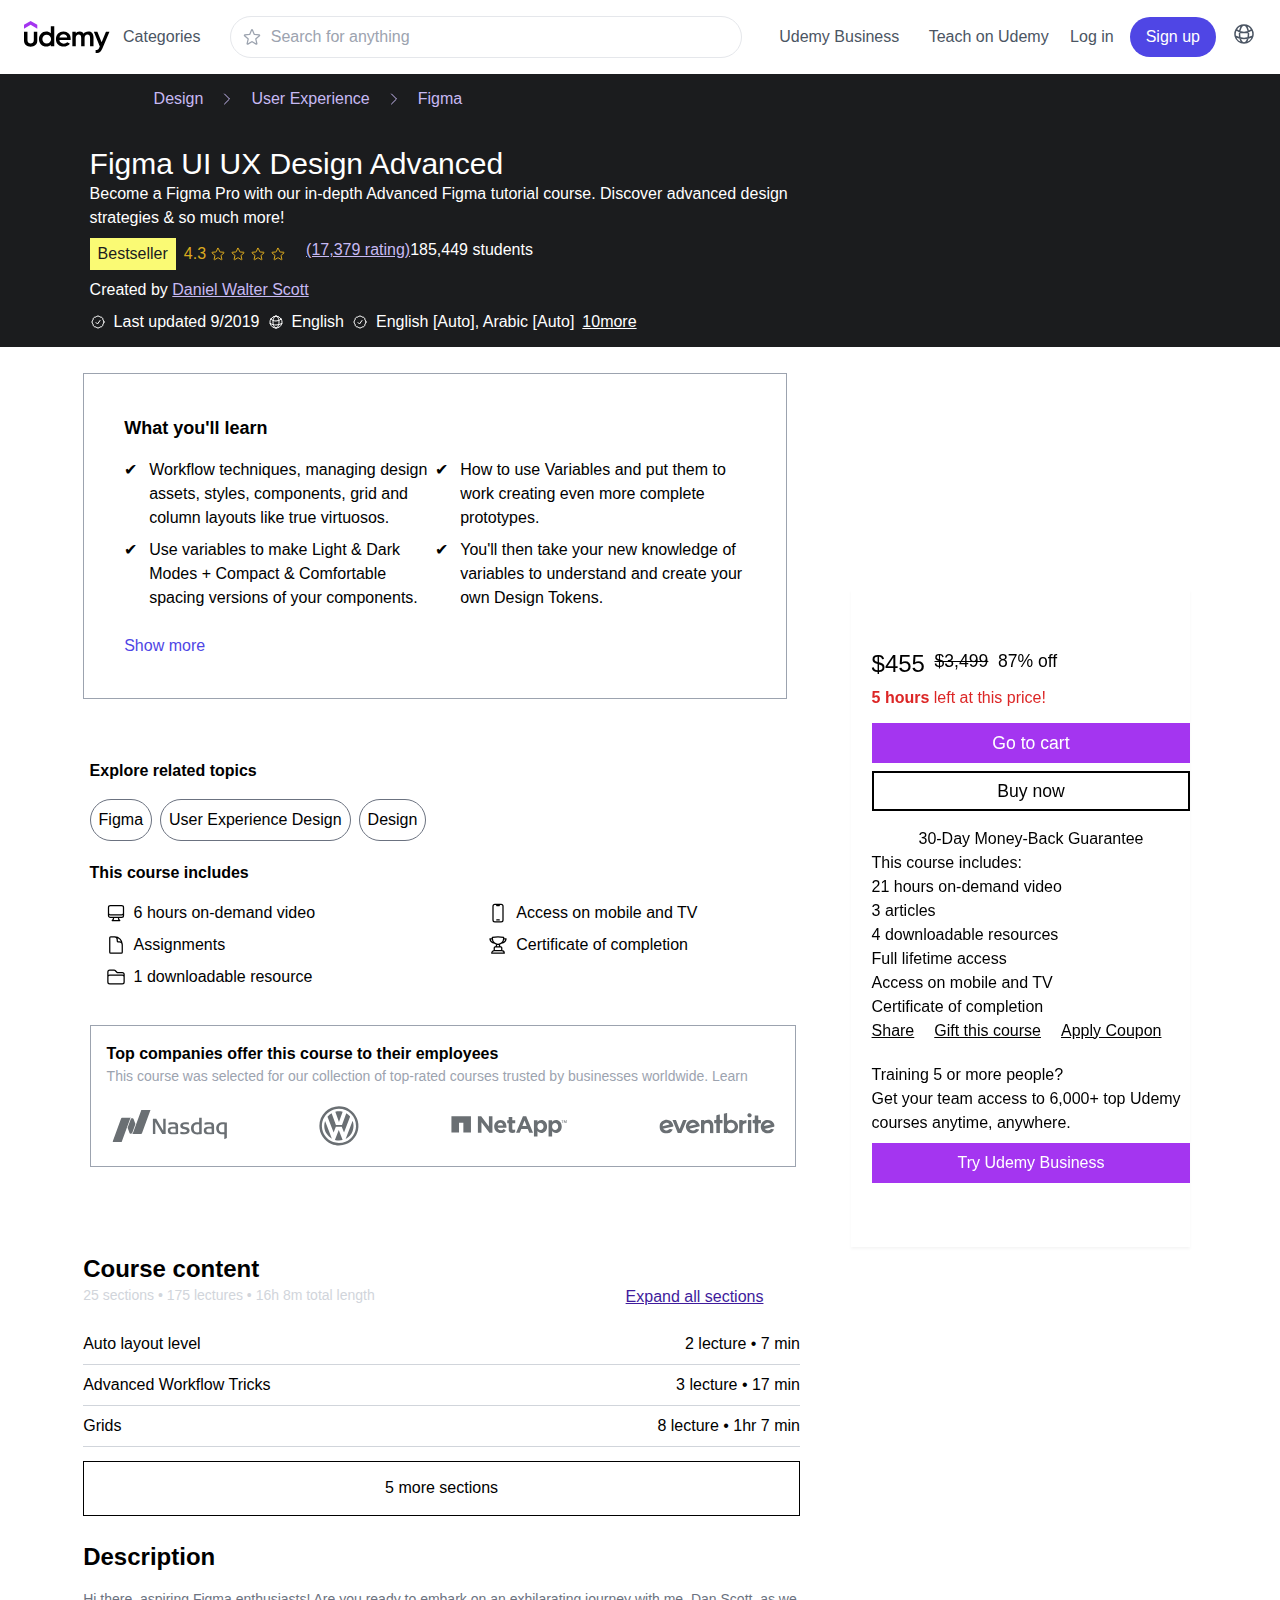
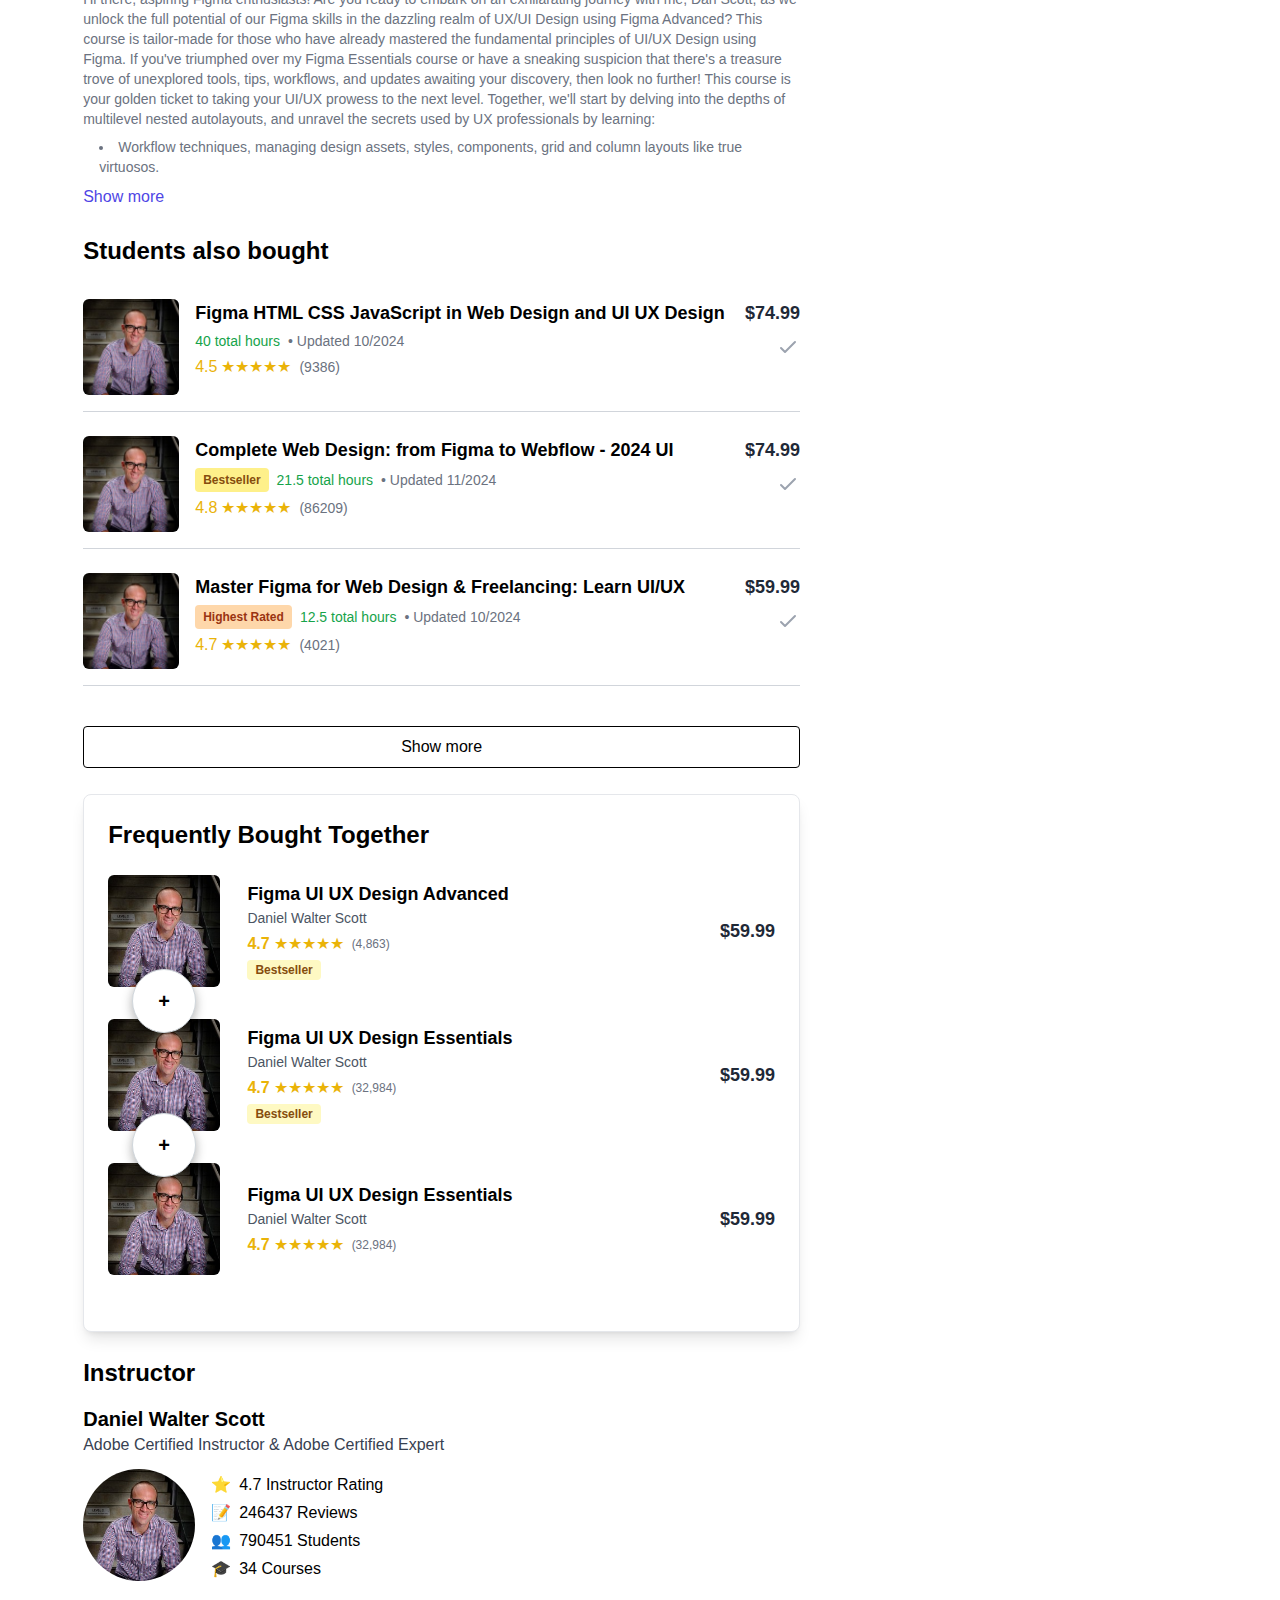
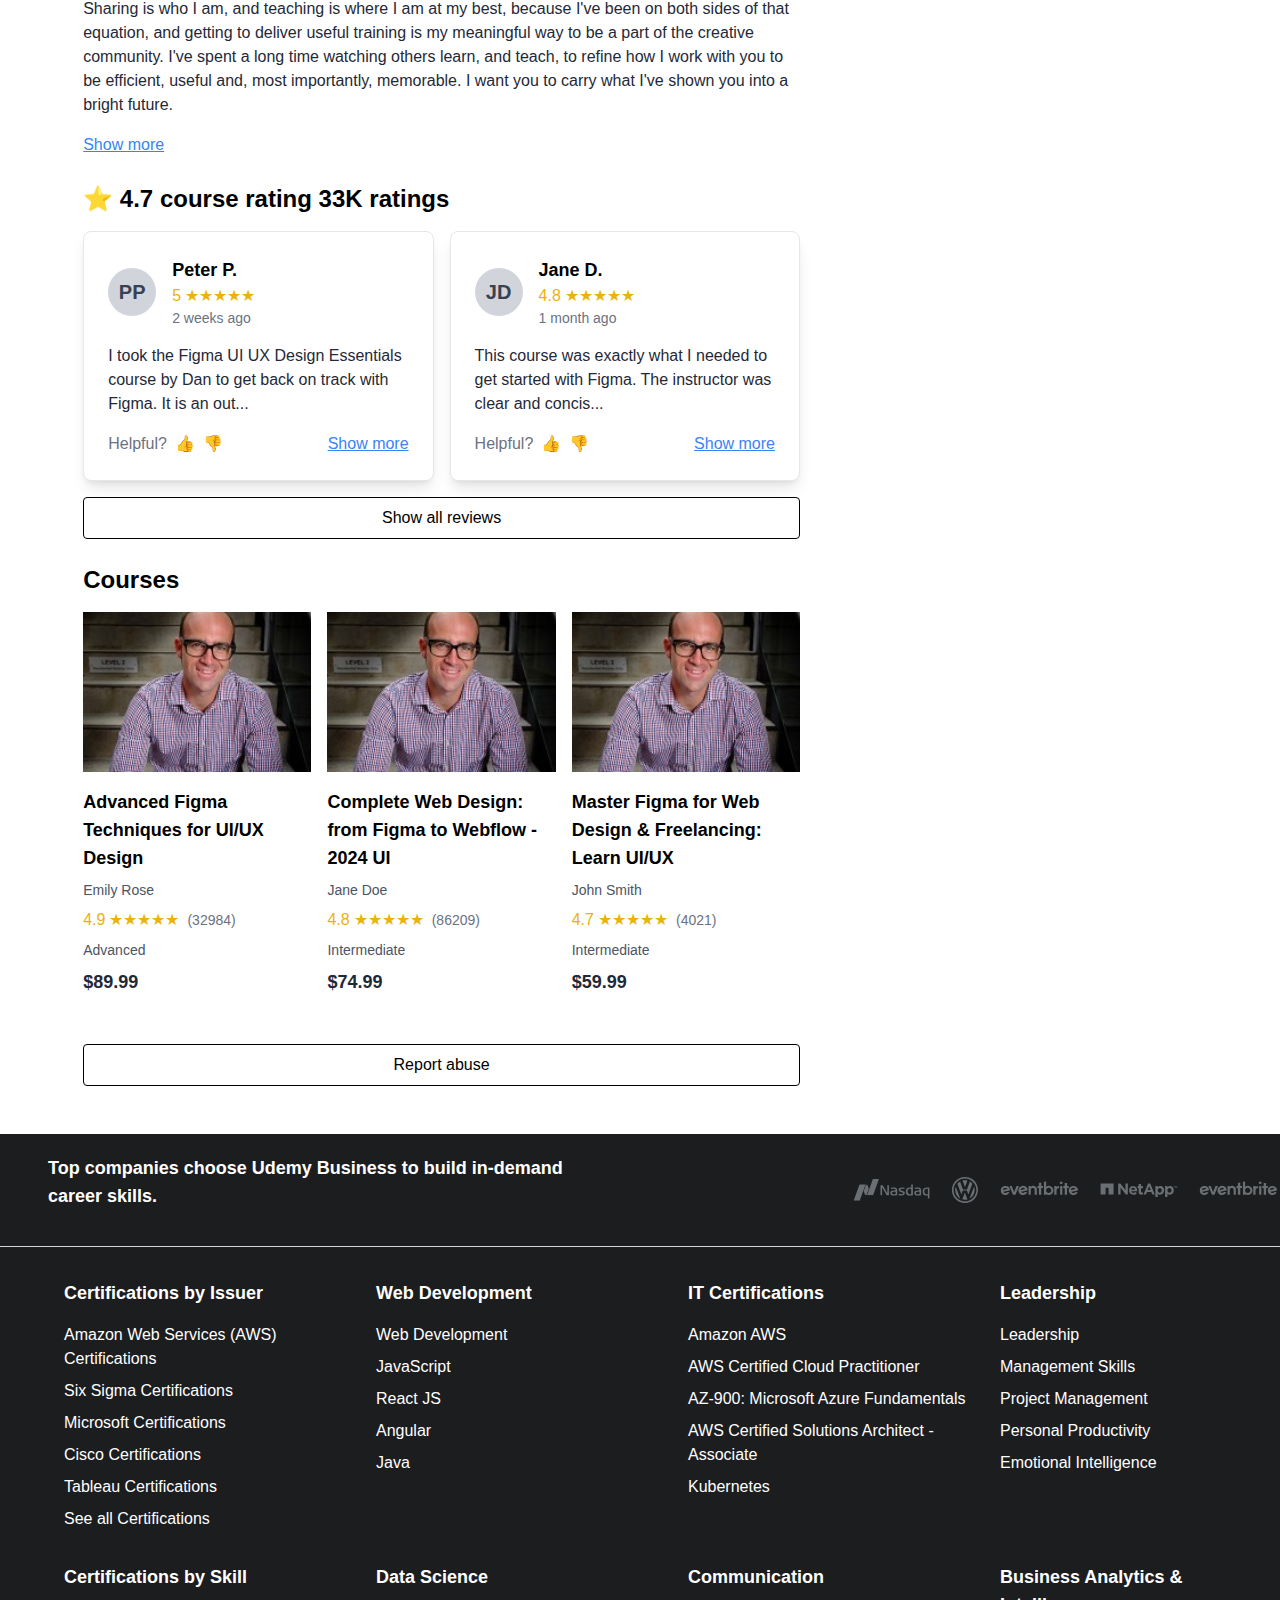
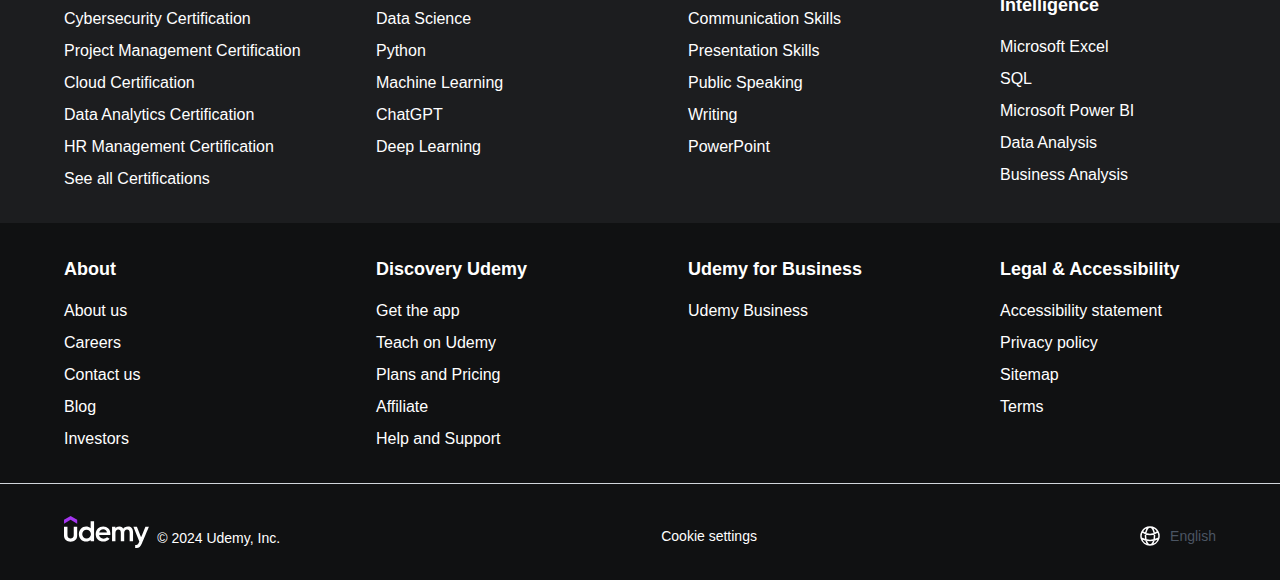
==== commit 2be3bff5: "deploy: cd74a496be89751228a877a3e27abbd974701b02" ====
--- a/index.html
+++ b/index.html
@@ -2,13 +2,13 @@
 <meta name="viewport" content="width=device-width, initial-scale=1">
 <style>*,::backdrop,:after,:before{--tw-border-spacing-x:0;--tw-border-spacing-y:0;--tw-translate-x:0;--tw-translate-y:0;--tw-rotate:0;--tw-skew-x:0;--tw-skew-y:0;--tw-scale-x:1;--tw-scale-y:1;--tw-pan-x: ;--tw-pan-y: ;--tw-pinch-zoom: ;--tw-scroll-snap-strictness:proximity;--tw-gradient-from-position: ;--tw-gradient-via-position: ;--tw-gradient-to-position: ;--tw-ordinal: ;--tw-slashed-zero: ;--tw-numeric-figure: ;--tw-numeric-spacing: ;--tw-numeric-fraction: ;--tw-ring-inset: ;--tw-ring-offset-width:0px;--tw-ring-offset-color:#fff;--tw-ring-color:#3b82f680;--tw-ring-offset-shadow:0 0 #0000;--tw-ring-shadow:0 0 #0000;--tw-shadow:0 0 #0000;--tw-shadow-colored:0 0 #0000;--tw-blur: ;--tw-brightness: ;--tw-contrast: ;--tw-grayscale: ;--tw-hue-rotate: ;--tw-invert: ;--tw-saturate: ;--tw-sepia: ;--tw-drop-shadow: ;--tw-backdrop-blur: ;--tw-backdrop-brightness: ;--tw-backdrop-contrast: ;--tw-backdrop-grayscale: ;--tw-backdrop-hue-rotate: ;--tw-backdrop-invert: ;--tw-backdrop-opacity: ;--tw-backdrop-saturate: ;--tw-backdrop-sepia: ;--tw-contain-size: ;--tw-contain-layout: ;--tw-contain-paint: ;--tw-contain-style: }/*! tailwindcss v3.4.14 | MIT License | https://tailwindcss.com*/*,:after,:before{border:0 solid #e5e7eb;box-sizing:border-box}:after,:before{--tw-content:""}:host,html{line-height:1.5;-webkit-text-size-adjust:100%;font-family:Open Sans,sans-serif;font-feature-settings:normal;font-variation-settings:normal;tab-size:4;-webkit-tap-highlight-color:transparent}body{line-height:inherit;margin:0}hr{border-top-width:1px;color:inherit;height:0}abbr:where([title]){-webkit-text-decoration:underline dotted;text-decoration:underline dotted}h1,h2,h3,h4,h5,h6{font-size:inherit;font-weight:inherit}a{color:inherit;text-decoration:inherit}b,strong{font-weight:bolder}code,kbd,pre,samp{font-family:Roboto Mono,monospace;font-feature-settings:normal;font-size:1em;font-variation-settings:normal}small{font-size:80%}sub,sup{font-size:75%;line-height:0;position:relative;vertical-align:initial}sub{bottom:-.25em}sup{top:-.5em}table{border-collapse:collapse;border-color:inherit;text-indent:0}button,input,optgroup,select,textarea{color:inherit;font-family:inherit;font-feature-settings:inherit;font-size:100%;font-variation-settings:inherit;font-weight:inherit;letter-spacing:inherit;line-height:inherit;margin:0;padding:0}button,select{text-transform:none}button,input:where([type=button]),input:where([type=reset]),input:where([type=submit]){-webkit-appearance:button;background-color:initial;background-image:none}:-moz-focusring{outline:auto}:-moz-ui-invalid{box-shadow:none}progress{vertical-align:initial}::-webkit-inner-spin-button,::-webkit-outer-spin-button{height:auto}[type=search]{-webkit-appearance:textfield;outline-offset:-2px}::-webkit-search-decoration{-webkit-appearance:none}::-webkit-file-upload-button{-webkit-appearance:button;font:inherit}summary{display:list-item}blockquote,dd,dl,figure,h1,h2,h3,h4,h5,h6,hr,p,pre{margin:0}fieldset{margin:0}fieldset,legend{padding:0}menu,ol,ul{list-style:none;margin:0;padding:0}dialog{padding:0}textarea{resize:vertical}input::placeholder,textarea::placeholder{color:#9ca3af;opacity:1}[role=button],button{cursor:pointer}:disabled{cursor:default}audio,canvas,embed,iframe,img,object,svg,video{display:block;vertical-align:middle}img,video{height:auto;max-width:100%}[hidden]:where(:not([hidden=until-found])){display:none}.container{margin-left:auto;margin-right:auto;padding-left:1rem;padding-right:1rem;width:100%}@media (min-width:640px){.container{max-width:640px}}@media (min-width:768px){.container{max-width:768px}}@media (min-width:1024px){.container{max-width:1024px}}@media (min-width:1280px){.container{max-width:1280px}}@media (min-width:1536px){.container{max-width:1536px}}.fixed{position:fixed}.absolute{position:absolute}.relative{position:relative}.sticky{position:sticky}.inset-y-0{bottom:0;top:0}.-right-2{right:-.5rem}.-top-1{top:-.25rem}.left-0{left:0}.right-\[7\%\]{right:7%}.top-\[calc\(100\%-310px\)\]{top:calc(100% - 310px)}.m-0{margin:0}.mx-2{margin-left:.5rem;margin-right:.5rem}.mx-4{margin-left:1rem;margin-right:1rem}.mx-auto{margin-left:auto;margin-right:auto}.my-0{margin-bottom:0;margin-top:0}.my-12{margin-bottom:3rem;margin-top:3rem}.my-4{margin-bottom:1rem;margin-top:1rem}.my-6{margin-bottom:1.5rem;margin-top:1.5rem}.mb-12{margin-bottom:3rem}.mb-2{margin-bottom:.5rem}.mb-4{margin-bottom:1rem}.mb-6{margin-bottom:1.5rem}.mb-8{margin-bottom:2rem}.mb-\[2\%\]{margin-bottom:2%}.ml-0{margin-left:0}.ml-1{margin-left:.25rem}.ml-16{margin-left:4rem}.ml-2{margin-left:.5rem}.ml-3{margin-left:.75rem}.ml-4{margin-left:1rem}.ml-\[35\%\]{margin-left:35%}.ml-\[6\%\]{margin-left:6%}.ml-\[6\.5\%\]{margin-left:6.5%}.mr-1{margin-right:.25rem}.mr-16{margin-right:4rem}.mr-2{margin-right:.5rem}.mt-0{margin-top:0}.mt-1{margin-top:.25rem}.mt-2{margin-top:.5rem}.mt-3{margin-top:.75rem}.mt-4{margin-top:1rem}.mt-5{margin-top:1.25rem}.mt-8{margin-top:2rem}.mt-\[-2\%\]{margin-top:-2%}.mt-\[1\%\]{margin-top:1%}.mt-\[2\%\]{margin-top:2%}.mt-\[4\%\]{margin-top:4%}.mt-\[5\%\]{margin-top:5%}.inline-block{display:inline-block}.flex{display:flex}.grid{display:grid}.hidden{display:none}.h-12{height:3rem}.h-2{height:.5rem}.h-24{height:6rem}.h-28{height:7rem}.h-4{height:1rem}.h-40{height:10rem}.h-5{height:1.25rem}.h-6{height:1.5rem}.h-8{height:2rem}.h-\[40px\]{height:40px}.w-1\/2{width:50%}.w-12{width:3rem}.w-2{width:.5rem}.w-24{width:6rem}.w-28{width:7rem}.w-4{width:1rem}.w-5{width:1.25rem}.w-6{width:1.5rem}.w-8{width:2rem}.w-\[26\.5\%\]{width:26.5%}.w-\[30\%\]{width:30%}.w-\[55\%\]{width:55%}.w-\[56\%\]{width:56%}.w-\[60\%\]{width:60%}.w-\[65\%\]{width:65%}.w-full{width:100%}.max-w-2xl{max-width:42rem}.max-w-lg{max-width:32rem}.flex-1{flex:1 1 0%}.flex-grow,.grow{flex-grow:1}.transform{transform:translate(var(--tw-translate-x),var(--tw-translate-y)) rotate(var(--tw-rotate)) skewX(var(--tw-skew-x)) skewY(var(--tw-skew-y)) scaleX(var(--tw-scale-x)) scaleY(var(--tw-scale-y))}.cursor-pointer{cursor:pointer}.list-inside{list-style-position:inside}.list-disc{list-style-type:disc}.list-none{list-style-type:none}.grid-cols-1{grid-template-columns:repeat(1,minmax(0,1fr))}.flex-col{flex-direction:column}.flex-wrap{flex-wrap:wrap}.items-start{align-items:flex-start}.items-end{align-items:flex-end}.items-center{align-items:center}.justify-center{justify-content:center}.justify-between{justify-content:space-between}.gap-4{gap:1rem}.gap-5{gap:1.25rem}.gap-8{gap:2rem}.gap-\[3\%\]{gap:3%}.space-x-1>:not([hidden])~:not([hidden]){--tw-space-x-reverse:0;margin-left:calc(.25rem*(1 - var(--tw-space-x-reverse)));margin-right:calc(.25rem*var(--tw-space-x-reverse))}.space-x-2>:not([hidden])~:not([hidden]){--tw-space-x-reverse:0;margin-left:calc(.5rem*(1 - var(--tw-space-x-reverse)));margin-right:calc(.5rem*var(--tw-space-x-reverse))}.space-x-4>:not([hidden])~:not([hidden]){--tw-space-x-reverse:0;margin-left:calc(1rem*(1 - var(--tw-space-x-reverse)));margin-right:calc(1rem*var(--tw-space-x-reverse))}.space-y-1>:not([hidden])~:not([hidden]){--tw-space-y-reverse:0;margin-bottom:calc(.25rem*var(--tw-space-y-reverse));margin-top:calc(.25rem*(1 - var(--tw-space-y-reverse)))}.space-y-2>:not([hidden])~:not([hidden]){--tw-space-y-reverse:0;margin-bottom:calc(.5rem*var(--tw-space-y-reverse));margin-top:calc(.5rem*(1 - var(--tw-space-y-reverse)))}.rounded{border-radius:.25rem}.rounded-full{border-radius:9999px}.rounded-lg{border-radius:.5rem}.rounded-md{border-radius:.375rem}.border{border-width:1px}.border-2{border-width:2px}.border-\[1px\]{border-width:1px}.border-b{border-bottom-width:1px}.border-none{border-style:none}.border-black{--tw-border-opacity:1;border-color:rgb(0 0 0/var(--tw-border-opacity))}.border-gray-300{--tw-border-opacity:1;border-color:rgb(209 213 219/var(--tw-border-opacity))}.border-gray-400{--tw-border-opacity:1;border-color:rgb(156 163 175/var(--tw-border-opacity))}.border-gray-500{--tw-border-opacity:1;border-color:rgb(107 114 128/var(--tw-border-opacity))}.bg-\[\#101112\]{--tw-bg-opacity:1;background-color:rgb(16 17 18/var(--tw-bg-opacity))}.bg-\[\#1B1C1E\]{--tw-bg-opacity:1;background-color:rgb(27 28 30/var(--tw-bg-opacity))}.bg-\[\#1C1D1F\]{--tw-bg-opacity:1;background-color:rgb(28 29 31/var(--tw-bg-opacity))}.bg-\[\#A435F0\]{--tw-bg-opacity:1;background-color:rgb(164 53 240/var(--tw-bg-opacity))}.bg-\[\#FAFA74\]{--tw-bg-opacity:1;background-color:rgb(250 250 116/var(--tw-bg-opacity))}.bg-gray-300{--tw-bg-opacity:1;background-color:rgb(209 213 219/var(--tw-bg-opacity))}.bg-indigo-600{--tw-bg-opacity:1;background-color:rgb(79 70 229/var(--tw-bg-opacity))}.bg-orange-200{--tw-bg-opacity:1;background-color:rgb(254 215 170/var(--tw-bg-opacity))}.bg-red-500{--tw-bg-opacity:1;background-color:rgb(239 68 68/var(--tw-bg-opacity))}.bg-white{--tw-bg-opacity:1;background-color:rgb(255 255 255/var(--tw-bg-opacity))}.bg-yellow-100{--tw-bg-opacity:1;background-color:rgb(254 249 195/var(--tw-bg-opacity))}.bg-yellow-200{--tw-bg-opacity:1;background-color:rgb(254 240 138/var(--tw-bg-opacity))}.object-cover{object-fit:cover}.p-0{padding:0}.p-10{padding:2.5rem}.p-2{padding:.5rem}.p-4{padding:1rem}.p-6{padding:1.5rem}.p-\[2\%\]{padding:2%}.px-1\.5{padding-left:.375rem;padding-right:.375rem}.px-12{padding-left:3rem;padding-right:3rem}.px-16{padding-left:4rem;padding-right:4rem}.px-2{padding-left:.5rem;padding-right:.5rem}.px-4{padding-left:1rem;padding-right:1rem}.px-6{padding-left:1.5rem;padding-right:1.5rem}.py-0\.5{padding-bottom:.125rem;padding-top:.125rem}.py-1{padding-bottom:.25rem;padding-top:.25rem}.py-2{padding-bottom:.5rem;padding-top:.5rem}.py-4{padding-bottom:1rem;padding-top:1rem}.py-8{padding-bottom:2rem;padding-top:2rem}.py-\[1\%\]{padding-bottom:1%;padding-top:1%}.py-\[5\%\]{padding-bottom:5%;padding-top:5%}.pb-5{padding-bottom:1.25rem}.pl-0{padding-left:0}.pl-10{padding-left:2.5rem}.pl-16{padding-left:4rem}.pl-3{padding-left:.75rem}.pl-\[7\%\]{padding-left:7%}.pr-4{padding-right:1rem}.pr-5{padding-right:1.25rem}.pr-\[1\%\]{padding-right:1%}.pt-3{padding-top:.75rem}.pt-5{padding-top:1.25rem}.text-left{text-align:left}.text-center{text-align:center}.align-baseline{vertical-align:initial}.text-2xl{font-size:1.5rem;line-height:2rem}.text-3xl{font-size:1.875rem;line-height:2.25rem}.text-\[1\.1rem\]{font-size:1.1rem}.text-lg{font-size:1.125rem;line-height:1.75rem}.text-sm{font-size:.875rem;line-height:1.25rem}.text-xl{font-size:1.25rem;line-height:1.75rem}.text-xs{font-size:.75rem;line-height:1rem}.font-bold{font-weight:700}.font-extrabold{font-weight:800}.font-light{font-weight:300}.font-medium{font-weight:500}.font-semibold{font-weight:600}.font-thin{font-weight:100}.text-\[\#1B1C1E\]{--tw-text-opacity:1;color:rgb(27 28 30/var(--tw-text-opacity))}.text-\[\#401B9C\]{--tw-text-opacity:1;color:rgb(64 27 156/var(--tw-text-opacity))}.text-\[\#C7B9F3\]{--tw-text-opacity:1;color:rgb(199 185 243/var(--tw-text-opacity))}.text-\[\#DBA91F\]{--tw-text-opacity:1;color:rgb(219 169 31/var(--tw-text-opacity))}.text-black{--tw-text-opacity:1;color:rgb(0 0 0/var(--tw-text-opacity))}.text-blue-500{--tw-text-opacity:1;color:rgb(59 130 246/var(--tw-text-opacity))}.text-gray-300{--tw-text-opacity:1;color:rgb(209 213 219/var(--tw-text-opacity))}.text-gray-400{--tw-text-opacity:1;color:rgb(156 163 175/var(--tw-text-opacity))}.text-gray-500{--tw-text-opacity:1;color:rgb(107 114 128/var(--tw-text-opacity))}.text-gray-600{--tw-text-opacity:1;color:rgb(75 85 99/var(--tw-text-opacity))}.text-gray-700{--tw-text-opacity:1;color:rgb(55 65 81/var(--tw-text-opacity))}.text-gray-800{--tw-text-opacity:1;color:rgb(31 41 55/var(--tw-text-opacity))}.text-green-500{--tw-text-opacity:1;color:rgb(34 197 94/var(--tw-text-opacity))}.text-green-600{--tw-text-opacity:1;color:rgb(22 163 74/var(--tw-text-opacity))}.text-indigo-600{--tw-text-opacity:1;color:rgb(79 70 229/var(--tw-text-opacity))}.text-orange-800{--tw-text-opacity:1;color:rgb(154 52 18/var(--tw-text-opacity))}.text-red-500{--tw-text-opacity:1;color:rgb(239 68 68/var(--tw-text-opacity))}.text-red-600{--tw-text-opacity:1;color:rgb(220 38 38/var(--tw-text-opacity))}.text-white{--tw-text-opacity:1;color:rgb(255 255 255/var(--tw-text-opacity))}.text-yellow-500{--tw-text-opacity:1;color:rgb(234 179 8/var(--tw-text-opacity))}.text-yellow-800{--tw-text-opacity:1;color:rgb(133 77 14/var(--tw-text-opacity))}.underline{text-decoration-line:underline}.line-through{text-decoration-line:line-through}.shadow-\[0_2px_2px_rgba\(233\2c 233\2c 233\2c 0\.4\)\]{--tw-shadow:0 2px 2px #e9e9e966;--tw-shadow-colored:0 2px 2px var(--tw-shadow-color)}.shadow-\[0_2px_2px_rgba\(233\2c 233\2c 233\2c 0\.4\)\],.shadow-lg{box-shadow:var(--tw-ring-offset-shadow,0 0 #0000),var(--tw-ring-shadow,0 0 #0000),var(--tw-shadow)}.shadow-lg{--tw-shadow:0 10px 15px -3px #0000001a,0 4px 6px -4px #0000001a;--tw-shadow-colored:0 10px 15px -3px var(--tw-shadow-color),0 4px 6px -4px var(--tw-shadow-color)}.shadow-md{--tw-shadow:0 4px 6px -1px #0000001a,0 2px 4px -2px #0000001a;--tw-shadow-colored:0 4px 6px -1px var(--tw-shadow-color),0 2px 4px -2px var(--tw-shadow-color);box-shadow:var(--tw-ring-offset-shadow,0 0 #0000),var(--tw-ring-shadow,0 0 #0000),var(--tw-shadow)}.hover\:bg-gray-200:hover{--tw-bg-opacity:1;background-color:rgb(229 231 235/var(--tw-bg-opacity))}.hover\:bg-gray-300:hover{--tw-bg-opacity:1;background-color:rgb(209 213 219/var(--tw-bg-opacity))}.hover\:bg-indigo-700:hover{--tw-bg-opacity:1;background-color:rgb(67 56 202/var(--tw-bg-opacity))}.hover\:text-black:hover{--tw-text-opacity:1;color:rgb(0 0 0/var(--tw-text-opacity))}.hover\:text-green-700:hover{--tw-text-opacity:1;color:rgb(21 128 61/var(--tw-text-opacity))}.hover\:text-red-500:hover{--tw-text-opacity:1;color:rgb(239 68 68/var(--tw-text-opacity))}.hover\:text-red-700:hover{--tw-text-opacity:1;color:rgb(185 28 28/var(--tw-text-opacity))}.hover\:text-white:hover{--tw-text-opacity:1;color:rgb(255 255 255/var(--tw-text-opacity))}.hover\:underline:hover{text-decoration-line:underline}.focus\:outline-none:focus{outline:2px solid #0000;outline-offset:2px}.focus\:ring-2:focus{--tw-ring-offset-shadow:var(--tw-ring-inset) 0 0 0 var(--tw-ring-offset-width) var(--tw-ring-offset-color);--tw-ring-shadow:var(--tw-ring-inset) 0 0 0 calc(2px + var(--tw-ring-offset-width)) var(--tw-ring-color);box-shadow:var(--tw-ring-offset-shadow),var(--tw-ring-shadow),var(--tw-shadow,0 0 #0000)}.focus\:ring-indigo-600:focus{--tw-ring-opacity:1;--tw-ring-color:rgb(79 70 229/var(--tw-ring-opacity))}@media (min-width:640px){.sm\:w-1\/2{width:50%}}@media (min-width:768px){.md\:mb-0{margin-bottom:0}.md\:inline-block{display:inline-block}.md\:grid-cols-2{grid-template-columns:repeat(2,minmax(0,1fr))}.md\:grid-cols-3{grid-template-columns:repeat(3,minmax(0,1fr))}.md\:grid-cols-4{grid-template-columns:repeat(4,minmax(0,1fr))}.md\:flex-row{flex-direction:row}}</style>
 <style>.course-item[data-v-805bec7c]{gap:1.2rem;max-width:129.2rem;min-width:40.8rem}.plus-icon[data-v-805bec7c]{align-items:center;background-color:#fff;border:1px solid #d1d7dc;border-radius:50%;box-shadow:0 4px 8px rgba(0,0,0,.08),0 4px 12px rgba(0,0,0,.24);display:flex;height:4rem;justify-content:center;left:calc(6% + 1rem);position:absolute;top:calc(70% + 1rem);transform:translateX(-50%);width:4rem;z-index:1000}</style>
-<link rel="stylesheet" href="/aladia_nuxt_test_project/_nuxt/entry.CLnTXijR.css" crossorigin>
-<link rel="preload" as="fetch" crossorigin="anonymous" href="/aladia_nuxt_test_project/_payload.json?6399cd30-1062-4cdf-b555-19eff7112158">
-<link rel="modulepreload" as="script" crossorigin href="/aladia_nuxt_test_project/_nuxt/ihOrKvMJ.js">
-<link rel="prefetch" as="script" crossorigin href="/aladia_nuxt_test_project/_nuxt/Bd-EBcH7.js">
-<link rel="prefetch" as="script" crossorigin href="/aladia_nuxt_test_project/_nuxt/AtROKKf-.js">
-<link rel="prefetch" as="script" crossorigin href="/aladia_nuxt_test_project/_nuxt/DJIl7wOf.js">
-<script type="module" src="/aladia_nuxt_test_project/_nuxt/ihOrKvMJ.js" crossorigin></script></head><body><div id="__nuxt"><div><header class="bg-white shadow-md" data-v-5752a6c9><div class="container mx-auto flex items-center justify-between py-4 px-6" data-v-5752a6c9><a href="/" class="flex items-center" data-v-5752a6c9><img class="h-8" src="/aladia_nuxt_test_project/assets/images/logo-udemy.svg" alt="Udemy Logo" data-v-5752a6c9></a><nav data-v-5752a6c9><button class="text-gray-600 font-medium hover:text-black" data-v-5752a6c9> Categories </button></nav><div class="relative flex-1 mx-4 max-w-lg" data-v-5752a6c9><button class="absolute inset-y-0 left-0 pl-3 flex items-center text-gray-400" data-v-5752a6c9><svg xmlns="http://www.w3.org/2000/svg" fill="none" viewBox="0 0 24 24" stroke-width="1.5" stroke="currentColor" aria-hidden="true" data-slot="icon" class="w-5 h-5" data-v-5752a6c9><path stroke-linecap="round" stroke-linejoin="round" d="M11.48 3.499a.562.562 0 0 1 1.04 0l2.125 5.111a.563.563 0 0 0 .475.345l5.518.442c.499.04.701.663.321.988l-4.204 3.602a.563.563 0 0 0-.182.557l1.285 5.385a.562.562 0 0 1-.84.61l-4.725-2.885a.562.562 0 0 0-.586 0L6.982 20.54a.562.562 0 0 1-.84-.61l1.285-5.386a.562.562 0 0 0-.182-.557l-4.204-3.602a.562.562 0 0 1 .321-.988l5.518-.442a.563.563 0 0 0 .475-.345L11.48 3.5Z"></path></svg></button><input type="text" placeholder="Search for anything" class="w-full pl-10 pr-4 py-2 border rounded-full focus:outline-none focus:ring-2 focus:ring-indigo-600" data-v-5752a6c9></div><a href="#" class="hidden md:inline-block text-gray-600 font-medium hover:text-black mx-2" data-v-5752a6c9> Udemy Business </a><a href="#" class="hidden md:inline-block text-gray-600 font-medium hover:text-black mx-2" data-v-5752a6c9> Teach on Udemy </a><div class="flex items-center space-x-4" data-v-5752a6c9><a href="/join/login-popup" data-v-5752a6c9><button class="text-gray-600 font-medium hover:text-black" data-v-5752a6c9> Log in </button></a><a href="/join/signup-popup" data-v-5752a6c9><button class="text-white bg-indigo-600 hover:bg-indigo-700 font-medium px-4 py-2 rounded-full" data-v-5752a6c9> Sign up </button></a><a href="#" data-v-5752a6c9><button class="text-gray-600 hover:text-black" data-v-5752a6c9><svg xmlns="http://www.w3.org/2000/svg" fill="none" viewBox="0 0 24 24" stroke-width="1.5" stroke="currentColor" aria-hidden="true" data-slot="icon" class="w-6 h-6" data-v-5752a6c9><path stroke-linecap="round" stroke-linejoin="round" d="M12 21a9.004 9.004 0 0 0 8.716-6.747M12 21a9.004 9.004 0 0 1-8.716-6.747M12 21c2.485 0 4.5-4.03 4.5-9S14.485 3 12 3m0 18c-2.485 0-4.5-4.03-4.5-9S9.515 3 12 3m0 0a8.997 8.997 0 0 1 7.843 4.582M12 3a8.997 8.997 0 0 0-7.843 4.582m15.686 0A11.953 11.953 0 0 1 12 10.5c-2.998 0-5.74-1.1-7.843-2.918m15.686 0A8.959 8.959 0 0 1 21 12c0 .778-.099 1.533-.284 2.253m0 0A17.919 17.919 0 0 1 12 16.5c-3.162 0-6.133-.815-8.716-2.247m0 0A9.015 9.015 0 0 1 3 12c0-1.605.42-3.113 1.157-4.418"></path></svg></button></a></div></div></header><div data-v-324404ff><div class="bg-[#1B1C1E] py-[1%] pl-[7%] pr-[1%] text-left" data-v-324404ff><div class="w-[60%]" data-v-324404ff><div class="flex text-[#C7B9F3] space-x-4 mt-0 mb-6 mr-16 ml-16" data-v-324404ff><h5 data-v-324404ff>Design</h5><span class="mt-1" data-v-324404ff><svg xmlns="http://www.w3.org/2000/svg" fill="none" viewBox="0 0 24 24" stroke-width="1.5" stroke="currentColor" aria-hidden="true" data-slot="icon" class="w-4 h-4" data-v-324404ff><path stroke-linecap="round" stroke-linejoin="round" d="m8.25 4.5 7.5 7.5-7.5 7.5"></path></svg></span><h5 data-v-324404ff>User Experience</h5><span class="mt-1" data-v-324404ff><svg xmlns="http://www.w3.org/2000/svg" fill="none" viewBox="0 0 24 24" stroke-width="1.5" stroke="currentColor" aria-hidden="true" data-slot="icon" class="w-4 h-4" data-v-324404ff><path stroke-linecap="round" stroke-linejoin="round" d="m8.25 4.5 7.5 7.5-7.5 7.5"></path></svg></span><h5 data-v-324404ff>Figma</h5></div><h1 class="text-white mt-[5%] text-3xl" data-v-324404ff>Figma UI UX Design Advanced</h1><h3 class="text-white" data-v-324404ff> Become a Figma Pro with our in-depth Advanced Figma tutorial course. Discover advanced design strategies &amp; so much more! </h3><div class="mt-2 flex" data-v-324404ff><span class="bg-[#FAFA74] mr-2 px-2 py-1 text-[#1B1C1E]" data-v-324404ff>Bestseller</span><span class="flex items-center text-[#DBA91F]" data-v-324404ff> 4.3 <span class="flex space-x-1 ml-1" data-v-324404ff><svg xmlns="http://www.w3.org/2000/svg" fill="none" viewBox="0 0 24 24" stroke-width="1.5" stroke="currentColor" aria-hidden="true" data-slot="icon" class="w-4 h-4" data-v-324404ff><path stroke-linecap="round" stroke-linejoin="round" d="M11.48 3.499a.562.562 0 0 1 1.04 0l2.125 5.111a.563.563 0 0 0 .475.345l5.518.442c.499.04.701.663.321.988l-4.204 3.602a.563.563 0 0 0-.182.557l1.285 5.385a.562.562 0 0 1-.84.61l-4.725-2.885a.562.562 0 0 0-.586 0L6.982 20.54a.562.562 0 0 1-.84-.61l1.285-5.386a.562.562 0 0 0-.182-.557l-4.204-3.602a.562.562 0 0 1 .321-.988l5.518-.442a.563.563 0 0 0 .475-.345L11.48 3.5Z"></path></svg><svg xmlns="http://www.w3.org/2000/svg" fill="none" viewBox="0 0 24 24" stroke-width="1.5" stroke="currentColor" aria-hidden="true" data-slot="icon" class="w-4 h-4" data-v-324404ff><path stroke-linecap="round" stroke-linejoin="round" d="M11.48 3.499a.562.562 0 0 1 1.04 0l2.125 5.111a.563.563 0 0 0 .475.345l5.518.442c.499.04.701.663.321.988l-4.204 3.602a.563.563 0 0 0-.182.557l1.285 5.385a.562.562 0 0 1-.84.61l-4.725-2.885a.562.562 0 0 0-.586 0L6.982 20.54a.562.562 0 0 1-.84-.61l1.285-5.386a.562.562 0 0 0-.182-.557l-4.204-3.602a.562.562 0 0 1 .321-.988l5.518-.442a.563.563 0 0 0 .475-.345L11.48 3.5Z"></path></svg><svg xmlns="http://www.w3.org/2000/svg" fill="none" viewBox="0 0 24 24" stroke-width="1.5" stroke="currentColor" aria-hidden="true" data-slot="icon" class="w-4 h-4" data-v-324404ff><path stroke-linecap="round" stroke-linejoin="round" d="M11.48 3.499a.562.562 0 0 1 1.04 0l2.125 5.111a.563.563 0 0 0 .475.345l5.518.442c.499.04.701.663.321.988l-4.204 3.602a.563.563 0 0 0-.182.557l1.285 5.385a.562.562 0 0 1-.84.61l-4.725-2.885a.562.562 0 0 0-.586 0L6.982 20.54a.562.562 0 0 1-.84-.61l1.285-5.386a.562.562 0 0 0-.182-.557l-4.204-3.602a.562.562 0 0 1 .321-.988l5.518-.442a.563.563 0 0 0 .475-.345L11.48 3.5Z"></path></svg><svg xmlns="http://www.w3.org/2000/svg" fill="none" viewBox="0 0 24 24" stroke-width="1.5" stroke="currentColor" aria-hidden="true" data-slot="icon" class="w-4 h-4" data-v-324404ff><path stroke-linecap="round" stroke-linejoin="round" d="M11.48 3.499a.562.562 0 0 1 1.04 0l2.125 5.111a.563.563 0 0 0 .475.345l5.518.442c.499.04.701.663.321.988l-4.204 3.602a.563.563 0 0 0-.182.557l1.285 5.385a.562.562 0 0 1-.84.61l-4.725-2.885a.562.562 0 0 0-.586 0L6.982 20.54a.562.562 0 0 1-.84-.61l1.285-5.386a.562.562 0 0 0-.182-.557l-4.204-3.602a.562.562 0 0 1 .321-.988l5.518-.442a.563.563 0 0 0 .475-.345L11.48 3.5Z"></path></svg><!----></span></span><span class="text-[#C7B9F3] underline" data-v-324404ff>(17,379 rating)</span><span class="text-white" data-v-324404ff>185,449 students</span></div><div class="mt-2" data-v-324404ff><span class="text-white" data-v-324404ff>Created by </span><span class="text-[#C7B9F3] underline" data-v-324404ff>Daniel Walter Scott</span></div><div class="text-white mt-2 flex" data-v-324404ff><span class="BBicons" data-v-324404ff><svg xmlns="http://www.w3.org/2000/svg" fill="none" viewBox="0 0 24 24" stroke-width="1.5" stroke="currentColor" aria-hidden="true" data-slot="icon" class="w-4 h-4 mt-1 mr-2" data-v-324404ff><path stroke-linecap="round" stroke-linejoin="round" d="M9 12.75 11.25 15 15 9.75M21 12c0 1.268-.63 2.39-1.593 3.068a3.745 3.745 0 0 1-1.043 3.296 3.745 3.745 0 0 1-3.296 1.043A3.745 3.745 0 0 1 12 21c-1.268 0-2.39-.63-3.068-1.593a3.746 3.746 0 0 1-3.296-1.043 3.745 3.745 0 0 1-1.043-3.296A3.745 3.745 0 0 1 3 12c0-1.268.63-2.39 1.593-3.068a3.745 3.745 0 0 1 1.043-3.296 3.746 3.746 0 0 1 3.296-1.043A3.746 3.746 0 0 1 12 3c1.268 0 2.39.63 3.068 1.593a3.746 3.746 0 0 1 3.296 1.043 3.746 3.746 0 0 1 1.043 3.296A3.745 3.745 0 0 1 21 12Z"></path></svg></span><span class="BBbottomText mr-2" data-v-324404ff>Last updated 9/2019</span><span class="BBicons" data-v-324404ff><svg xmlns="http://www.w3.org/2000/svg" fill="none" viewBox="0 0 24 24" stroke-width="1.5" stroke="currentColor" aria-hidden="true" data-slot="icon" class="w-4 h-4 mt-1 mr-2" data-v-324404ff><path stroke-linecap="round" stroke-linejoin="round" d="M12 21a9.004 9.004 0 0 0 8.716-6.747M12 21a9.004 9.004 0 0 1-8.716-6.747M12 21c2.485 0 4.5-4.03 4.5-9S14.485 3 12 3m0 18c-2.485 0-4.5-4.03-4.5-9S9.515 3 12 3m0 0a8.997 8.997 0 0 1 7.843 4.582M12 3a8.997 8.997 0 0 0-7.843 4.582m15.686 0A11.953 11.953 0 0 1 12 10.5c-2.998 0-5.74-1.1-7.843-2.918m15.686 0A8.959 8.959 0 0 1 21 12c0 .778-.099 1.533-.284 2.253m0 0A17.919 17.919 0 0 1 12 16.5c-3.162 0-6.133-.815-8.716-2.247m0 0A9.015 9.015 0 0 1 3 12c0-1.605.42-3.113 1.157-4.418"></path></svg></span><span class="BBbottomText mr-2" data-v-324404ff>English</span><span class="BBicons" data-v-324404ff><svg xmlns="http://www.w3.org/2000/svg" fill="none" viewBox="0 0 24 24" stroke-width="1.5" stroke="currentColor" aria-hidden="true" data-slot="icon" class="w-4 h-4 mt-1 mr-2" data-v-324404ff><path stroke-linecap="round" stroke-linejoin="round" d="M9 12.75 11.25 15 15 9.75M21 12c0 1.268-.63 2.39-1.593 3.068a3.745 3.745 0 0 1-1.043 3.296 3.745 3.745 0 0 1-3.296 1.043A3.745 3.745 0 0 1 12 21c-1.268 0-2.39-.63-3.068-1.593a3.746 3.746 0 0 1-3.296-1.043 3.745 3.745 0 0 1-1.043-3.296A3.745 3.745 0 0 1 3 12c0-1.268.63-2.39 1.593-3.068a3.745 3.745 0 0 1 1.043-3.296 3.746 3.746 0 0 1 3.296-1.043A3.746 3.746 0 0 1 12 3c1.268 0 2.39.63 3.068 1.593a3.746 3.746 0 0 1 3.296 1.043 3.746 3.746 0 0 1 1.043 3.296A3.745 3.745 0 0 1 21 12Z"></path></svg></span><span class="BBbottomText mr-2" data-v-324404ff> English [Auto], Arabic [Auto] </span><span class="BBbottomText underline" data-v-324404ff>10more</span></div></div></div><div style="" class="fixed top-[calc(100%-310px)] right-[7%] w-[26.5%] py-[5%] bg-white shadow-[0_2px_2px_rgba(233,233,233,0.4)]" data-v-324404ff><div class="text-left ml-[6%]" data-v-324404ff><div class="flex gap-[3%] mb-[2%]" data-v-324404ff><h1 class="text-2xl mt-[-2%]" data-v-324404ff>$455</h1><span class="line-through text-[1.1rem] mt-[-2%]" data-v-324404ff>$3,499</span><span class="text-[1.1rem] mt-[-2%]" data-v-324404ff>87% off</span></div><div class="text-red-600" data-v-324404ff><!----><span class="font-bold" data-v-324404ff>5 hours</span> left at this price! </div><button class="w-full bg-[#A435F0] text-white h-[40px] text-[1.1rem] mt-[4%] border-none cursor-pointer" data-v-324404ff> Go to cart </button><button class="w-full h-[40px] text-[1.1rem] border-2 border-black cursor-pointer mt-2" data-v-324404ff> Buy now </button><p class="text-center mt-4" data-v-324404ff>30-Day Money-Back Guarantee</p><div class="text-left" data-v-324404ff><h4 data-v-324404ff>This course includes:</h4><p data-v-324404ff><!----> 21 hours on-demand video</p><p data-v-324404ff><!----> 3 articles</p><p data-v-324404ff><!----> 4 downloadable resources</p><p data-v-324404ff><!----> Full lifetime access</p><p data-v-324404ff><!----> Access on mobile and TV</p><p data-v-324404ff><!----> Certificate of completion</p></div><div class="flex gap-5 cursor-pointer underline" data-v-324404ff><h4 data-v-324404ff>Share</h4><h4 data-v-324404ff>Gift this course</h4><h4 data-v-324404ff>Apply Coupon</h4></div><div class="mt-5 text-left" data-v-324404ff><h3 data-v-324404ff>Training 5 or more people?</h3><p data-v-324404ff> Get your team access to 6,000+ top Udemy courses anytime, anywhere. </p><button class="w-full bg-[#A435F0] text-white h-[40px] mt-2" data-v-324404ff> Try Udemy Business </button></div></div></div><div class="ml-[6.5%] w-[55%] border-[1px] border-gray-400 text-left mt-[2%] p-10 mb-12" data-v-324404ff><h2 class="text-lg font-bold mb-4" data-v-324404ff>What you&#39;ll learn</h2><ul class="flex flex-wrap justify-between m-0 list-none" data-v-324404ff><!--[--><li class="w-full sm:w-1/2 mb-2" data-v-324404ff><div class="flex items-start text-left" data-v-324404ff><span class="inline-block" data-v-324404ff>✔</span><span class="ml-3" data-v-324404ff>Workflow techniques, managing design assets, styles, components, grid and column layouts like true virtuosos.</span></div></li><li class="w-full sm:w-1/2 mb-2" data-v-324404ff><div class="flex items-start text-left" data-v-324404ff><span class="inline-block" data-v-324404ff>✔</span><span class="ml-3" data-v-324404ff>How to use Variables and put them to work creating even more complete prototypes.</span></div></li><li class="w-full sm:w-1/2 mb-2" data-v-324404ff><div class="flex items-start text-left" data-v-324404ff><span class="inline-block" data-v-324404ff>✔</span><span class="ml-3" data-v-324404ff>Use variables to make Light &amp; Dark Modes + Compact &amp; Comfortable spacing versions of your components.</span></div></li><li class="w-full sm:w-1/2 mb-2" data-v-324404ff><div class="flex items-start text-left" data-v-324404ff><span class="inline-block" data-v-324404ff>✔</span><span class="ml-3" data-v-324404ff>You&#39;ll then take your new knowledge of variables to understand and create your own Design Tokens.</span></div></li><!--]--></ul><button class="mt-4 text-indigo-600 hover:underline" data-v-324404ff>Show more</button></div></div><div class="mt-8 py-[1%] pl-[7%] pr-[1%]"><section class="font-extrabold mb-4">Explore related topics</section><div class="flex w-[30%] space-x-2"><div class="border border-gray-500 rounded-full p-2 text-center"> Figma </div><div class="border border-gray-500 rounded-full p-2 text-center"> User Experience Design </div><div class="border border-gray-500 rounded-full p-2 text-center"> Design </div></div><div class="mt-5"><section class="font-extrabold">This course includes</section><div class="flex w-[65%]"><div class="w-1/2 p-4"><ul><li class="flex items-center mb-2"><svg xmlns="http://www.w3.org/2000/svg" fill="none" viewBox="0 0 24 24" stroke-width="1.5" stroke="currentColor" aria-hidden="true" data-slot="icon" class="w-5 h-5 mr-2"><path stroke-linecap="round" stroke-linejoin="round" d="M9 17.25v1.007a3 3 0 0 1-.879 2.122L7.5 21h9l-.621-.621A3 3 0 0 1 15 18.257V17.25m6-12V15a2.25 2.25 0 0 1-2.25 2.25H5.25A2.25 2.25 0 0 1 3 15V5.25m18 0A2.25 2.25 0 0 0 18.75 3H5.25A2.25 2.25 0 0 0 3 5.25m18 0V12a2.25 2.25 0 0 1-2.25 2.25H5.25A2.25 2.25 0 0 1 3 12V5.25"></path></svg> 6 hours on-demand video </li><li class="flex items-center mb-2"><svg xmlns="http://www.w3.org/2000/svg" fill="none" viewBox="0 0 24 24" stroke-width="1.5" stroke="currentColor" aria-hidden="true" data-slot="icon" class="w-5 h-5 mr-2"><path stroke-linecap="round" stroke-linejoin="round" d="M19.5 14.25v-2.625a3.375 3.375 0 0 0-3.375-3.375h-1.5A1.125 1.125 0 0 1 13.5 7.125v-1.5a3.375 3.375 0 0 0-3.375-3.375H8.25m2.25 0H5.625c-.621 0-1.125.504-1.125 1.125v17.25c0 .621.504 1.125 1.125 1.125h12.75c.621 0 1.125-.504 1.125-1.125V11.25a9 9 0 0 0-9-9Z"></path></svg> Assignments </li><li class="flex items-center mb-2"><svg xmlns="http://www.w3.org/2000/svg" fill="none" viewBox="0 0 24 24" stroke-width="1.5" stroke="currentColor" aria-hidden="true" data-slot="icon" class="w-5 h-5 mr-2"><path stroke-linecap="round" stroke-linejoin="round" d="M2.25 12.75V12A2.25 2.25 0 0 1 4.5 9.75h15A2.25 2.25 0 0 1 21.75 12v.75m-8.69-6.44-2.12-2.12a1.5 1.5 0 0 0-1.061-.44H4.5A2.25 2.25 0 0 0 2.25 6v12a2.25 2.25 0 0 0 2.25 2.25h15A2.25 2.25 0 0 0 21.75 18V9a2.25 2.25 0 0 0-2.25-2.25h-5.379a1.5 1.5 0 0 1-1.06-.44Z"></path></svg> 1 downloadable resource </li></ul></div><div class="w-1/2 p-4"><ul><li class="flex items-center mb-2"><svg xmlns="http://www.w3.org/2000/svg" fill="none" viewBox="0 0 24 24" stroke-width="1.5" stroke="currentColor" aria-hidden="true" data-slot="icon" class="w-5 h-5 mr-2"><path stroke-linecap="round" stroke-linejoin="round" d="M10.5 1.5H8.25A2.25 2.25 0 0 0 6 3.75v16.5a2.25 2.25 0 0 0 2.25 2.25h7.5A2.25 2.25 0 0 0 18 20.25V3.75a2.25 2.25 0 0 0-2.25-2.25H13.5m-3 0V3h3V1.5m-3 0h3m-3 18.75h3"></path></svg> Access on mobile and TV </li><li class="flex items-center mb-2"><svg xmlns="http://www.w3.org/2000/svg" fill="none" viewBox="0 0 24 24" stroke-width="1.5" stroke="currentColor" aria-hidden="true" data-slot="icon" class="w-5 h-5 mr-2"><path stroke-linecap="round" stroke-linejoin="round" d="M16.5 18.75h-9m9 0a3 3 0 0 1 3 3h-15a3 3 0 0 1 3-3m9 0v-3.375c0-.621-.503-1.125-1.125-1.125h-.871M7.5 18.75v-3.375c0-.621.504-1.125 1.125-1.125h.872m5.007 0H9.497m5.007 0a7.454 7.454 0 0 1-.982-3.172M9.497 14.25a7.454 7.454 0 0 0 .981-3.172M5.25 4.236c-.982.143-1.954.317-2.916.52A6.003 6.003 0 0 0 7.73 9.728M5.25 4.236V4.5c0 2.108.966 3.99 2.48 5.228M5.25 4.236V2.721C7.456 2.41 9.71 2.25 12 2.25c2.291 0 4.545.16 6.75.47v1.516M7.73 9.728a6.726 6.726 0 0 0 2.748 1.35m8.272-6.842V4.5c0 2.108-.966 3.99-2.48 5.228m2.48-5.492a46.32 46.32 0 0 1 2.916.52 6.003 6.003 0 0 1-5.395 4.972m0 0a6.726 6.726 0 0 1-2.749 1.35m0 0a6.772 6.772 0 0 1-3.044 0"></path></svg> Certificate of completion </li></ul></div></div></div><div class="w-[60%] border-[1px] border-gray-400 text-left mt-[1%] p-4 mb-12"><h1 class="font-semibold"> Top companies offer this course to their employees </h1><h6 class="font-light text-gray-400 text-sm"> This course was selected for our collection of top-rated courses trusted by businesses worldwide. Learn </h6><div class="flex justify-between space-x-4 mt-4"><img src="/aladia_nuxt_test_project/assets/images/nasdaq-dark.svg" alt="Company 1" class="h-12"><img src="/aladia_nuxt_test_project/assets/images/volkswagen-dark.svg" alt="Company 2" class="h-12"><img src="/aladia_nuxt_test_project/assets/images/netapp-dark.svg" alt="Company 4" class="h-12"><img src="/aladia_nuxt_test_project/assets/images/eventbrite-dark.svg" alt="Company 3" class="h-12"></div></div></div><div class="ml-[6.5%] w-[56%] text-left mt-[2%]"><h2 class="font-extrabold text-2xl">Course content</h2><div class="flex"><p class="text-sm text-gray-300"> 25 sections • 175 lectures • 16h 8m total length </p><h5 class="text-[#401B9C] ml-[35%] cursor-pointer underline"> Expand all sections </h5></div><div class="mt-[2%]"><div class="border-b border-gray-300 py-2"><div class="flex justify-between items-center"><h4>Auto layout level</h4><span>2 lecture • 7 min</span></div></div><div class="border-b border-gray-300 py-2"><div class="flex justify-between items-center"><h4>Advanced Workflow Tricks</h4><span>3 lecture • 17 min</span></div></div><div class="border-b border-gray-300 py-2"><div class="flex justify-between items-center"><h4>Grids</h4><span>8 lecture • 1hr 7 min</span></div></div></div><div class="mt-[2%] text-center p-[2%] border border-black cursor-pointer hover:bg-gray-200"><h5>5 more sections</h5></div></div><div class="ml-[6.5%] w-[56%] text-left mt-[2%]"><h2 class="text-2xl font-bold mb-4">Description</h2><p class="font-thin text-sm text-gray-500">
+<link rel="stylesheet" href="/_nuxt/entry.CLnTXijR.css" crossorigin>
+<link rel="preload" as="fetch" crossorigin="anonymous" href="/_payload.json?194ea1df-2a3e-4e3e-9469-ba4c151fe240">
+<link rel="modulepreload" as="script" crossorigin href="/_nuxt/ihOrKvMJ.js">
+<link rel="prefetch" as="script" crossorigin href="/_nuxt/Bd-EBcH7.js">
+<link rel="prefetch" as="script" crossorigin href="/_nuxt/AtROKKf-.js">
+<link rel="prefetch" as="script" crossorigin href="/_nuxt/DJIl7wOf.js">
+<script type="module" src="/_nuxt/ihOrKvMJ.js" crossorigin></script></head><body><div id="__nuxt"><div><header class="bg-white shadow-md" data-v-5752a6c9><div class="container mx-auto flex items-center justify-between py-4 px-6" data-v-5752a6c9><a href="/" class="flex items-center" data-v-5752a6c9><img class="h-8" src="/assets/images/logo-udemy.svg" alt="Udemy Logo" data-v-5752a6c9></a><nav data-v-5752a6c9><button class="text-gray-600 font-medium hover:text-black" data-v-5752a6c9> Categories </button></nav><div class="relative flex-1 mx-4 max-w-lg" data-v-5752a6c9><button class="absolute inset-y-0 left-0 pl-3 flex items-center text-gray-400" data-v-5752a6c9><svg xmlns="http://www.w3.org/2000/svg" fill="none" viewBox="0 0 24 24" stroke-width="1.5" stroke="currentColor" aria-hidden="true" data-slot="icon" class="w-5 h-5" data-v-5752a6c9><path stroke-linecap="round" stroke-linejoin="round" d="M11.48 3.499a.562.562 0 0 1 1.04 0l2.125 5.111a.563.563 0 0 0 .475.345l5.518.442c.499.04.701.663.321.988l-4.204 3.602a.563.563 0 0 0-.182.557l1.285 5.385a.562.562 0 0 1-.84.61l-4.725-2.885a.562.562 0 0 0-.586 0L6.982 20.54a.562.562 0 0 1-.84-.61l1.285-5.386a.562.562 0 0 0-.182-.557l-4.204-3.602a.562.562 0 0 1 .321-.988l5.518-.442a.563.563 0 0 0 .475-.345L11.48 3.5Z"></path></svg></button><input type="text" placeholder="Search for anything" class="w-full pl-10 pr-4 py-2 border rounded-full focus:outline-none focus:ring-2 focus:ring-indigo-600" data-v-5752a6c9></div><a href="#" class="hidden md:inline-block text-gray-600 font-medium hover:text-black mx-2" data-v-5752a6c9> Udemy Business </a><a href="#" class="hidden md:inline-block text-gray-600 font-medium hover:text-black mx-2" data-v-5752a6c9> Teach on Udemy </a><div class="flex items-center space-x-4" data-v-5752a6c9><a href="/join/login-popup" data-v-5752a6c9><button class="text-gray-600 font-medium hover:text-black" data-v-5752a6c9> Log in </button></a><a href="/join/signup-popup" data-v-5752a6c9><button class="text-white bg-indigo-600 hover:bg-indigo-700 font-medium px-4 py-2 rounded-full" data-v-5752a6c9> Sign up </button></a><a href="#" data-v-5752a6c9><button class="text-gray-600 hover:text-black" data-v-5752a6c9><svg xmlns="http://www.w3.org/2000/svg" fill="none" viewBox="0 0 24 24" stroke-width="1.5" stroke="currentColor" aria-hidden="true" data-slot="icon" class="w-6 h-6" data-v-5752a6c9><path stroke-linecap="round" stroke-linejoin="round" d="M12 21a9.004 9.004 0 0 0 8.716-6.747M12 21a9.004 9.004 0 0 1-8.716-6.747M12 21c2.485 0 4.5-4.03 4.5-9S14.485 3 12 3m0 18c-2.485 0-4.5-4.03-4.5-9S9.515 3 12 3m0 0a8.997 8.997 0 0 1 7.843 4.582M12 3a8.997 8.997 0 0 0-7.843 4.582m15.686 0A11.953 11.953 0 0 1 12 10.5c-2.998 0-5.74-1.1-7.843-2.918m15.686 0A8.959 8.959 0 0 1 21 12c0 .778-.099 1.533-.284 2.253m0 0A17.919 17.919 0 0 1 12 16.5c-3.162 0-6.133-.815-8.716-2.247m0 0A9.015 9.015 0 0 1 3 12c0-1.605.42-3.113 1.157-4.418"></path></svg></button></a></div></div></header><div data-v-324404ff><div class="bg-[#1B1C1E] py-[1%] pl-[7%] pr-[1%] text-left" data-v-324404ff><div class="w-[60%]" data-v-324404ff><div class="flex text-[#C7B9F3] space-x-4 mt-0 mb-6 mr-16 ml-16" data-v-324404ff><h5 data-v-324404ff>Design</h5><span class="mt-1" data-v-324404ff><svg xmlns="http://www.w3.org/2000/svg" fill="none" viewBox="0 0 24 24" stroke-width="1.5" stroke="currentColor" aria-hidden="true" data-slot="icon" class="w-4 h-4" data-v-324404ff><path stroke-linecap="round" stroke-linejoin="round" d="m8.25 4.5 7.5 7.5-7.5 7.5"></path></svg></span><h5 data-v-324404ff>User Experience</h5><span class="mt-1" data-v-324404ff><svg xmlns="http://www.w3.org/2000/svg" fill="none" viewBox="0 0 24 24" stroke-width="1.5" stroke="currentColor" aria-hidden="true" data-slot="icon" class="w-4 h-4" data-v-324404ff><path stroke-linecap="round" stroke-linejoin="round" d="m8.25 4.5 7.5 7.5-7.5 7.5"></path></svg></span><h5 data-v-324404ff>Figma</h5></div><h1 class="text-white mt-[5%] text-3xl" data-v-324404ff>Figma UI UX Design Advanced</h1><h3 class="text-white" data-v-324404ff> Become a Figma Pro with our in-depth Advanced Figma tutorial course. Discover advanced design strategies &amp; so much more! </h3><div class="mt-2 flex" data-v-324404ff><span class="bg-[#FAFA74] mr-2 px-2 py-1 text-[#1B1C1E]" data-v-324404ff>Bestseller</span><span class="flex items-center text-[#DBA91F]" data-v-324404ff> 4.3 <span class="flex space-x-1 ml-1" data-v-324404ff><svg xmlns="http://www.w3.org/2000/svg" fill="none" viewBox="0 0 24 24" stroke-width="1.5" stroke="currentColor" aria-hidden="true" data-slot="icon" class="w-4 h-4" data-v-324404ff><path stroke-linecap="round" stroke-linejoin="round" d="M11.48 3.499a.562.562 0 0 1 1.04 0l2.125 5.111a.563.563 0 0 0 .475.345l5.518.442c.499.04.701.663.321.988l-4.204 3.602a.563.563 0 0 0-.182.557l1.285 5.385a.562.562 0 0 1-.84.61l-4.725-2.885a.562.562 0 0 0-.586 0L6.982 20.54a.562.562 0 0 1-.84-.61l1.285-5.386a.562.562 0 0 0-.182-.557l-4.204-3.602a.562.562 0 0 1 .321-.988l5.518-.442a.563.563 0 0 0 .475-.345L11.48 3.5Z"></path></svg><svg xmlns="http://www.w3.org/2000/svg" fill="none" viewBox="0 0 24 24" stroke-width="1.5" stroke="currentColor" aria-hidden="true" data-slot="icon" class="w-4 h-4" data-v-324404ff><path stroke-linecap="round" stroke-linejoin="round" d="M11.48 3.499a.562.562 0 0 1 1.04 0l2.125 5.111a.563.563 0 0 0 .475.345l5.518.442c.499.04.701.663.321.988l-4.204 3.602a.563.563 0 0 0-.182.557l1.285 5.385a.562.562 0 0 1-.84.61l-4.725-2.885a.562.562 0 0 0-.586 0L6.982 20.54a.562.562 0 0 1-.84-.61l1.285-5.386a.562.562 0 0 0-.182-.557l-4.204-3.602a.562.562 0 0 1 .321-.988l5.518-.442a.563.563 0 0 0 .475-.345L11.48 3.5Z"></path></svg><svg xmlns="http://www.w3.org/2000/svg" fill="none" viewBox="0 0 24 24" stroke-width="1.5" stroke="currentColor" aria-hidden="true" data-slot="icon" class="w-4 h-4" data-v-324404ff><path stroke-linecap="round" stroke-linejoin="round" d="M11.48 3.499a.562.562 0 0 1 1.04 0l2.125 5.111a.563.563 0 0 0 .475.345l5.518.442c.499.04.701.663.321.988l-4.204 3.602a.563.563 0 0 0-.182.557l1.285 5.385a.562.562 0 0 1-.84.61l-4.725-2.885a.562.562 0 0 0-.586 0L6.982 20.54a.562.562 0 0 1-.84-.61l1.285-5.386a.562.562 0 0 0-.182-.557l-4.204-3.602a.562.562 0 0 1 .321-.988l5.518-.442a.563.563 0 0 0 .475-.345L11.48 3.5Z"></path></svg><svg xmlns="http://www.w3.org/2000/svg" fill="none" viewBox="0 0 24 24" stroke-width="1.5" stroke="currentColor" aria-hidden="true" data-slot="icon" class="w-4 h-4" data-v-324404ff><path stroke-linecap="round" stroke-linejoin="round" d="M11.48 3.499a.562.562 0 0 1 1.04 0l2.125 5.111a.563.563 0 0 0 .475.345l5.518.442c.499.04.701.663.321.988l-4.204 3.602a.563.563 0 0 0-.182.557l1.285 5.385a.562.562 0 0 1-.84.61l-4.725-2.885a.562.562 0 0 0-.586 0L6.982 20.54a.562.562 0 0 1-.84-.61l1.285-5.386a.562.562 0 0 0-.182-.557l-4.204-3.602a.562.562 0 0 1 .321-.988l5.518-.442a.563.563 0 0 0 .475-.345L11.48 3.5Z"></path></svg><!----></span></span><span class="text-[#C7B9F3] underline" data-v-324404ff>(17,379 rating)</span><span class="text-white" data-v-324404ff>185,449 students</span></div><div class="mt-2" data-v-324404ff><span class="text-white" data-v-324404ff>Created by </span><span class="text-[#C7B9F3] underline" data-v-324404ff>Daniel Walter Scott</span></div><div class="text-white mt-2 flex" data-v-324404ff><span class="BBicons" data-v-324404ff><svg xmlns="http://www.w3.org/2000/svg" fill="none" viewBox="0 0 24 24" stroke-width="1.5" stroke="currentColor" aria-hidden="true" data-slot="icon" class="w-4 h-4 mt-1 mr-2" data-v-324404ff><path stroke-linecap="round" stroke-linejoin="round" d="M9 12.75 11.25 15 15 9.75M21 12c0 1.268-.63 2.39-1.593 3.068a3.745 3.745 0 0 1-1.043 3.296 3.745 3.745 0 0 1-3.296 1.043A3.745 3.745 0 0 1 12 21c-1.268 0-2.39-.63-3.068-1.593a3.746 3.746 0 0 1-3.296-1.043 3.745 3.745 0 0 1-1.043-3.296A3.745 3.745 0 0 1 3 12c0-1.268.63-2.39 1.593-3.068a3.745 3.745 0 0 1 1.043-3.296 3.746 3.746 0 0 1 3.296-1.043A3.746 3.746 0 0 1 12 3c1.268 0 2.39.63 3.068 1.593a3.746 3.746 0 0 1 3.296 1.043 3.746 3.746 0 0 1 1.043 3.296A3.745 3.745 0 0 1 21 12Z"></path></svg></span><span class="BBbottomText mr-2" data-v-324404ff>Last updated 9/2019</span><span class="BBicons" data-v-324404ff><svg xmlns="http://www.w3.org/2000/svg" fill="none" viewBox="0 0 24 24" stroke-width="1.5" stroke="currentColor" aria-hidden="true" data-slot="icon" class="w-4 h-4 mt-1 mr-2" data-v-324404ff><path stroke-linecap="round" stroke-linejoin="round" d="M12 21a9.004 9.004 0 0 0 8.716-6.747M12 21a9.004 9.004 0 0 1-8.716-6.747M12 21c2.485 0 4.5-4.03 4.5-9S14.485 3 12 3m0 18c-2.485 0-4.5-4.03-4.5-9S9.515 3 12 3m0 0a8.997 8.997 0 0 1 7.843 4.582M12 3a8.997 8.997 0 0 0-7.843 4.582m15.686 0A11.953 11.953 0 0 1 12 10.5c-2.998 0-5.74-1.1-7.843-2.918m15.686 0A8.959 8.959 0 0 1 21 12c0 .778-.099 1.533-.284 2.253m0 0A17.919 17.919 0 0 1 12 16.5c-3.162 0-6.133-.815-8.716-2.247m0 0A9.015 9.015 0 0 1 3 12c0-1.605.42-3.113 1.157-4.418"></path></svg></span><span class="BBbottomText mr-2" data-v-324404ff>English</span><span class="BBicons" data-v-324404ff><svg xmlns="http://www.w3.org/2000/svg" fill="none" viewBox="0 0 24 24" stroke-width="1.5" stroke="currentColor" aria-hidden="true" data-slot="icon" class="w-4 h-4 mt-1 mr-2" data-v-324404ff><path stroke-linecap="round" stroke-linejoin="round" d="M9 12.75 11.25 15 15 9.75M21 12c0 1.268-.63 2.39-1.593 3.068a3.745 3.745 0 0 1-1.043 3.296 3.745 3.745 0 0 1-3.296 1.043A3.745 3.745 0 0 1 12 21c-1.268 0-2.39-.63-3.068-1.593a3.746 3.746 0 0 1-3.296-1.043 3.745 3.745 0 0 1-1.043-3.296A3.745 3.745 0 0 1 3 12c0-1.268.63-2.39 1.593-3.068a3.745 3.745 0 0 1 1.043-3.296 3.746 3.746 0 0 1 3.296-1.043A3.746 3.746 0 0 1 12 3c1.268 0 2.39.63 3.068 1.593a3.746 3.746 0 0 1 3.296 1.043 3.746 3.746 0 0 1 1.043 3.296A3.745 3.745 0 0 1 21 12Z"></path></svg></span><span class="BBbottomText mr-2" data-v-324404ff> English [Auto], Arabic [Auto] </span><span class="BBbottomText underline" data-v-324404ff>10more</span></div></div></div><div style="" class="fixed top-[calc(100%-310px)] right-[7%] w-[26.5%] py-[5%] bg-white shadow-[0_2px_2px_rgba(233,233,233,0.4)]" data-v-324404ff><div class="text-left ml-[6%]" data-v-324404ff><div class="flex gap-[3%] mb-[2%]" data-v-324404ff><h1 class="text-2xl mt-[-2%]" data-v-324404ff>$455</h1><span class="line-through text-[1.1rem] mt-[-2%]" data-v-324404ff>$3,499</span><span class="text-[1.1rem] mt-[-2%]" data-v-324404ff>87% off</span></div><div class="text-red-600" data-v-324404ff><!----><span class="font-bold" data-v-324404ff>5 hours</span> left at this price! </div><button class="w-full bg-[#A435F0] text-white h-[40px] text-[1.1rem] mt-[4%] border-none cursor-pointer" data-v-324404ff> Go to cart </button><button class="w-full h-[40px] text-[1.1rem] border-2 border-black cursor-pointer mt-2" data-v-324404ff> Buy now </button><p class="text-center mt-4" data-v-324404ff>30-Day Money-Back Guarantee</p><div class="text-left" data-v-324404ff><h4 data-v-324404ff>This course includes:</h4><p data-v-324404ff><!----> 21 hours on-demand video</p><p data-v-324404ff><!----> 3 articles</p><p data-v-324404ff><!----> 4 downloadable resources</p><p data-v-324404ff><!----> Full lifetime access</p><p data-v-324404ff><!----> Access on mobile and TV</p><p data-v-324404ff><!----> Certificate of completion</p></div><div class="flex gap-5 cursor-pointer underline" data-v-324404ff><h4 data-v-324404ff>Share</h4><h4 data-v-324404ff>Gift this course</h4><h4 data-v-324404ff>Apply Coupon</h4></div><div class="mt-5 text-left" data-v-324404ff><h3 data-v-324404ff>Training 5 or more people?</h3><p data-v-324404ff> Get your team access to 6,000+ top Udemy courses anytime, anywhere. </p><button class="w-full bg-[#A435F0] text-white h-[40px] mt-2" data-v-324404ff> Try Udemy Business </button></div></div></div><div class="ml-[6.5%] w-[55%] border-[1px] border-gray-400 text-left mt-[2%] p-10 mb-12" data-v-324404ff><h2 class="text-lg font-bold mb-4" data-v-324404ff>What you&#39;ll learn</h2><ul class="flex flex-wrap justify-between m-0 list-none" data-v-324404ff><!--[--><li class="w-full sm:w-1/2 mb-2" data-v-324404ff><div class="flex items-start text-left" data-v-324404ff><span class="inline-block" data-v-324404ff>✔</span><span class="ml-3" data-v-324404ff>Workflow techniques, managing design assets, styles, components, grid and column layouts like true virtuosos.</span></div></li><li class="w-full sm:w-1/2 mb-2" data-v-324404ff><div class="flex items-start text-left" data-v-324404ff><span class="inline-block" data-v-324404ff>✔</span><span class="ml-3" data-v-324404ff>How to use Variables and put them to work creating even more complete prototypes.</span></div></li><li class="w-full sm:w-1/2 mb-2" data-v-324404ff><div class="flex items-start text-left" data-v-324404ff><span class="inline-block" data-v-324404ff>✔</span><span class="ml-3" data-v-324404ff>Use variables to make Light &amp; Dark Modes + Compact &amp; Comfortable spacing versions of your components.</span></div></li><li class="w-full sm:w-1/2 mb-2" data-v-324404ff><div class="flex items-start text-left" data-v-324404ff><span class="inline-block" data-v-324404ff>✔</span><span class="ml-3" data-v-324404ff>You&#39;ll then take your new knowledge of variables to understand and create your own Design Tokens.</span></div></li><!--]--></ul><button class="mt-4 text-indigo-600 hover:underline" data-v-324404ff>Show more</button></div></div><div class="mt-8 py-[1%] pl-[7%] pr-[1%]"><section class="font-extrabold mb-4">Explore related topics</section><div class="flex w-[30%] space-x-2"><div class="border border-gray-500 rounded-full p-2 text-center"> Figma </div><div class="border border-gray-500 rounded-full p-2 text-center"> User Experience Design </div><div class="border border-gray-500 rounded-full p-2 text-center"> Design </div></div><div class="mt-5"><section class="font-extrabold">This course includes</section><div class="flex w-[65%]"><div class="w-1/2 p-4"><ul><li class="flex items-center mb-2"><svg xmlns="http://www.w3.org/2000/svg" fill="none" viewBox="0 0 24 24" stroke-width="1.5" stroke="currentColor" aria-hidden="true" data-slot="icon" class="w-5 h-5 mr-2"><path stroke-linecap="round" stroke-linejoin="round" d="M9 17.25v1.007a3 3 0 0 1-.879 2.122L7.5 21h9l-.621-.621A3 3 0 0 1 15 18.257V17.25m6-12V15a2.25 2.25 0 0 1-2.25 2.25H5.25A2.25 2.25 0 0 1 3 15V5.25m18 0A2.25 2.25 0 0 0 18.75 3H5.25A2.25 2.25 0 0 0 3 5.25m18 0V12a2.25 2.25 0 0 1-2.25 2.25H5.25A2.25 2.25 0 0 1 3 12V5.25"></path></svg> 6 hours on-demand video </li><li class="flex items-center mb-2"><svg xmlns="http://www.w3.org/2000/svg" fill="none" viewBox="0 0 24 24" stroke-width="1.5" stroke="currentColor" aria-hidden="true" data-slot="icon" class="w-5 h-5 mr-2"><path stroke-linecap="round" stroke-linejoin="round" d="M19.5 14.25v-2.625a3.375 3.375 0 0 0-3.375-3.375h-1.5A1.125 1.125 0 0 1 13.5 7.125v-1.5a3.375 3.375 0 0 0-3.375-3.375H8.25m2.25 0H5.625c-.621 0-1.125.504-1.125 1.125v17.25c0 .621.504 1.125 1.125 1.125h12.75c.621 0 1.125-.504 1.125-1.125V11.25a9 9 0 0 0-9-9Z"></path></svg> Assignments </li><li class="flex items-center mb-2"><svg xmlns="http://www.w3.org/2000/svg" fill="none" viewBox="0 0 24 24" stroke-width="1.5" stroke="currentColor" aria-hidden="true" data-slot="icon" class="w-5 h-5 mr-2"><path stroke-linecap="round" stroke-linejoin="round" d="M2.25 12.75V12A2.25 2.25 0 0 1 4.5 9.75h15A2.25 2.25 0 0 1 21.75 12v.75m-8.69-6.44-2.12-2.12a1.5 1.5 0 0 0-1.061-.44H4.5A2.25 2.25 0 0 0 2.25 6v12a2.25 2.25 0 0 0 2.25 2.25h15A2.25 2.25 0 0 0 21.75 18V9a2.25 2.25 0 0 0-2.25-2.25h-5.379a1.5 1.5 0 0 1-1.06-.44Z"></path></svg> 1 downloadable resource </li></ul></div><div class="w-1/2 p-4"><ul><li class="flex items-center mb-2"><svg xmlns="http://www.w3.org/2000/svg" fill="none" viewBox="0 0 24 24" stroke-width="1.5" stroke="currentColor" aria-hidden="true" data-slot="icon" class="w-5 h-5 mr-2"><path stroke-linecap="round" stroke-linejoin="round" d="M10.5 1.5H8.25A2.25 2.25 0 0 0 6 3.75v16.5a2.25 2.25 0 0 0 2.25 2.25h7.5A2.25 2.25 0 0 0 18 20.25V3.75a2.25 2.25 0 0 0-2.25-2.25H13.5m-3 0V3h3V1.5m-3 0h3m-3 18.75h3"></path></svg> Access on mobile and TV </li><li class="flex items-center mb-2"><svg xmlns="http://www.w3.org/2000/svg" fill="none" viewBox="0 0 24 24" stroke-width="1.5" stroke="currentColor" aria-hidden="true" data-slot="icon" class="w-5 h-5 mr-2"><path stroke-linecap="round" stroke-linejoin="round" d="M16.5 18.75h-9m9 0a3 3 0 0 1 3 3h-15a3 3 0 0 1 3-3m9 0v-3.375c0-.621-.503-1.125-1.125-1.125h-.871M7.5 18.75v-3.375c0-.621.504-1.125 1.125-1.125h.872m5.007 0H9.497m5.007 0a7.454 7.454 0 0 1-.982-3.172M9.497 14.25a7.454 7.454 0 0 0 .981-3.172M5.25 4.236c-.982.143-1.954.317-2.916.52A6.003 6.003 0 0 0 7.73 9.728M5.25 4.236V4.5c0 2.108.966 3.99 2.48 5.228M5.25 4.236V2.721C7.456 2.41 9.71 2.25 12 2.25c2.291 0 4.545.16 6.75.47v1.516M7.73 9.728a6.726 6.726 0 0 0 2.748 1.35m8.272-6.842V4.5c0 2.108-.966 3.99-2.48 5.228m2.48-5.492a46.32 46.32 0 0 1 2.916.52 6.003 6.003 0 0 1-5.395 4.972m0 0a6.726 6.726 0 0 1-2.749 1.35m0 0a6.772 6.772 0 0 1-3.044 0"></path></svg> Certificate of completion </li></ul></div></div></div><div class="w-[60%] border-[1px] border-gray-400 text-left mt-[1%] p-4 mb-12"><h1 class="font-semibold"> Top companies offer this course to their employees </h1><h6 class="font-light text-gray-400 text-sm"> This course was selected for our collection of top-rated courses trusted by businesses worldwide. Learn </h6><div class="flex justify-between space-x-4 mt-4"><img src="/assets/images/nasdaq-dark.svg" alt="Company 1" class="h-12"><img src="/assets/images/volkswagen-dark.svg" alt="Company 2" class="h-12"><img src="/assets/images/netapp-dark.svg" alt="Company 4" class="h-12"><img src="/assets/images/eventbrite-dark.svg" alt="Company 3" class="h-12"></div></div></div><div class="ml-[6.5%] w-[56%] text-left mt-[2%]"><h2 class="font-extrabold text-2xl">Course content</h2><div class="flex"><p class="text-sm text-gray-300"> 25 sections • 175 lectures • 16h 8m total length </p><h5 class="text-[#401B9C] ml-[35%] cursor-pointer underline"> Expand all sections </h5></div><div class="mt-[2%]"><div class="border-b border-gray-300 py-2"><div class="flex justify-between items-center"><h4>Auto layout level</h4><span>2 lecture • 7 min</span></div></div><div class="border-b border-gray-300 py-2"><div class="flex justify-between items-center"><h4>Advanced Workflow Tricks</h4><span>3 lecture • 17 min</span></div></div><div class="border-b border-gray-300 py-2"><div class="flex justify-between items-center"><h4>Grids</h4><span>8 lecture • 1hr 7 min</span></div></div></div><div class="mt-[2%] text-center p-[2%] border border-black cursor-pointer hover:bg-gray-200"><h5>5 more sections</h5></div></div><div class="ml-[6.5%] w-[56%] text-left mt-[2%]"><h2 class="text-2xl font-bold mb-4">Description</h2><p class="font-thin text-sm text-gray-500">
 Hi there, aspiring Figma enthusiasts! Are you ready to embark on an exhilarating journey with me, Dan Scott, as we unlock the full potential of our Figma skills in the dazzling realm of UX/UI Design using Figma Advanced?
 
 This course is tailor-made for those who have already mastered the fundamental principles of UI/UX Design using Figma. If you&#39;ve triumphed over my Figma Essentials course or have a sneaking suspicion that there&#39;s a treasure trove of unexplored tools, tips, workflows, and updates awaiting your discovery, then look no further! This course is your golden ticket to taking your UI/UX prowess to the next level.
@@ -16,5 +16,5 @@
 Together, we&#39;ll start by delving into the depths of multilevel nested autolayouts, and unravel the secrets used by UX professionals by learning:
 </p><ul class="list-disc list-inside ml-4 font-thin text-sm text-gray-500 mt-2"><li>Workflow techniques, managing design assets, styles, components, grid and column layouts like true virtuosos.</li><!----></ul><!----><button class="text-indigo-600 hover:underline mt-2">Show more</button></div><div class="ml-[6.5%] w-[56%] text-left mt-[2%]" data-v-19fe6329><h1 class="text-2xl font-bold mb-8" data-v-19fe6329>Students also bought</h1><!--[--><div class="mb-6" data-v-19fe6329><div class="flex items-start space-x-4" data-v-19fe6329><img src="/assets/images/image.jpg" alt="Figma HTML CSS JavaScript in Web Design and UI UX Design" class="w-24 h-24 object-cover rounded-md" data-v-19fe6329><div class="flex-grow" data-v-19fe6329><h3 class="text-lg font-semibold" data-v-19fe6329>Figma HTML CSS JavaScript in Web Design and UI UX Design</h3><div class="flex items-center mt-1" data-v-19fe6329><!----><!----><span class="text-green-600 text-sm mr-2" data-v-19fe6329>40 total hours</span><span class="text-gray-500 text-sm" data-v-19fe6329>• Updated 10/2024</span></div><div class="flex items-center mt-1 text-yellow-500" data-v-19fe6329><span class="mr-1" data-v-19fe6329>4.5</span><span class="flex items-center" data-v-19fe6329><!--[--><span class="text-yellow-500" data-v-19fe6329>★</span><span class="text-yellow-500" data-v-19fe6329>★</span><span class="text-yellow-500" data-v-19fe6329>★</span><span class="text-yellow-500" data-v-19fe6329>★</span><span class="text-yellow-500" data-v-19fe6329>★</span><!--]--></span><span class="text-sm text-gray-500 ml-2" data-v-19fe6329>(9386)</span></div></div><div class="flex flex-col items-end" data-v-19fe6329><span class="text-lg font-bold text-gray-800" data-v-19fe6329>$74.99</span><button class="text-gray-400 hover:text-red-500 mt-2" data-v-19fe6329><svg xmlns="http://www.w3.org/2000/svg" class="h-6 w-6" fill="none" viewBox="0 0 24 24" stroke="currentColor" data-v-19fe6329><path stroke-linecap="round" stroke-linejoin="round" stroke-width="2" d="M5 13l4 4L19 7" data-v-19fe6329></path></svg></button></div></div><hr class="my-4 border-gray-300" data-v-19fe6329></div><div class="mb-6" data-v-19fe6329><div class="flex items-start space-x-4" data-v-19fe6329><img src="/assets/images/image.jpg" alt="Complete Web Design: from Figma to Webflow - 2024 UI" class="w-24 h-24 object-cover rounded-md" data-v-19fe6329><div class="flex-grow" data-v-19fe6329><h3 class="text-lg font-semibold" data-v-19fe6329>Complete Web Design: from Figma to Webflow - 2024 UI</h3><div class="flex items-center mt-1" data-v-19fe6329><span class="inline-block bg-yellow-200 text-yellow-800 text-xs font-bold px-2 py-1 rounded mr-2" data-v-19fe6329> Bestseller </span><!----><span class="text-green-600 text-sm mr-2" data-v-19fe6329>21.5 total hours</span><span class="text-gray-500 text-sm" data-v-19fe6329>• Updated 11/2024</span></div><div class="flex items-center mt-1 text-yellow-500" data-v-19fe6329><span class="mr-1" data-v-19fe6329>4.8</span><span class="flex items-center" data-v-19fe6329><!--[--><span class="text-yellow-500" data-v-19fe6329>★</span><span class="text-yellow-500" data-v-19fe6329>★</span><span class="text-yellow-500" data-v-19fe6329>★</span><span class="text-yellow-500" data-v-19fe6329>★</span><span class="text-yellow-500" data-v-19fe6329>★</span><!--]--></span><span class="text-sm text-gray-500 ml-2" data-v-19fe6329>(86209)</span></div></div><div class="flex flex-col items-end" data-v-19fe6329><span class="text-lg font-bold text-gray-800" data-v-19fe6329>$74.99</span><button class="text-gray-400 hover:text-red-500 mt-2" data-v-19fe6329><svg xmlns="http://www.w3.org/2000/svg" class="h-6 w-6" fill="none" viewBox="0 0 24 24" stroke="currentColor" data-v-19fe6329><path stroke-linecap="round" stroke-linejoin="round" stroke-width="2" d="M5 13l4 4L19 7" data-v-19fe6329></path></svg></button></div></div><hr class="my-4 border-gray-300" data-v-19fe6329></div><div class="mb-6" data-v-19fe6329><div class="flex items-start space-x-4" data-v-19fe6329><img src="/assets/images/image.jpg" alt="Master Figma for Web Design &amp; Freelancing: Learn UI/UX" class="w-24 h-24 object-cover rounded-md" data-v-19fe6329><div class="flex-grow" data-v-19fe6329><h3 class="text-lg font-semibold" data-v-19fe6329>Master Figma for Web Design &amp; Freelancing: Learn UI/UX</h3><div class="flex items-center mt-1" data-v-19fe6329><!----><span class="inline-block bg-orange-200 text-orange-800 text-xs font-bold px-2 py-1 rounded mr-2" data-v-19fe6329> Highest Rated </span><span class="text-green-600 text-sm mr-2" data-v-19fe6329>12.5 total hours</span><span class="text-gray-500 text-sm" data-v-19fe6329>• Updated 10/2024</span></div><div class="flex items-center mt-1 text-yellow-500" data-v-19fe6329><span class="mr-1" data-v-19fe6329>4.7</span><span class="flex items-center" data-v-19fe6329><!--[--><span class="text-yellow-500" data-v-19fe6329>★</span><span class="text-yellow-500" data-v-19fe6329>★</span><span class="text-yellow-500" data-v-19fe6329>★</span><span class="text-yellow-500" data-v-19fe6329>★</span><span class="text-yellow-500" data-v-19fe6329>★</span><!--]--></span><span class="text-sm text-gray-500 ml-2" data-v-19fe6329>(4021)</span></div></div><div class="flex flex-col items-end" data-v-19fe6329><span class="text-lg font-bold text-gray-800" data-v-19fe6329>$59.99</span><button class="text-gray-400 hover:text-red-500 mt-2" data-v-19fe6329><svg xmlns="http://www.w3.org/2000/svg" class="h-6 w-6" fill="none" viewBox="0 0 24 24" stroke="currentColor" data-v-19fe6329><path stroke-linecap="round" stroke-linejoin="round" stroke-width="2" d="M5 13l4 4L19 7" data-v-19fe6329></path></svg></button></div></div><hr class="my-4 border-gray-300" data-v-19fe6329></div><div class="mb-6" data-v-19fe6329><!----><!----></div><!--]--><button class="mt-4 px-4 py-2 border border-black text-black rounded hover:bg-gray-300 w-full" data-v-19fe6329> Show more </button><!----></div><div class="ml-[6.5%] text-left mt-[2%] p-6 border rounded-lg shadow-lg w-[56%] bg-white relative" data-v-805bec7c><h2 class="text-2xl font-bold mb-6" data-v-805bec7c>Frequently Bought Together</h2><!--[--><div class="relative mb-8" data-v-805bec7c><div class="flex items-center space-x-2 course-item" data-v-805bec7c><img src="/assets/images/image.jpg" alt="Figma UI UX Design Advanced" class="w-38 h-28 object-cover rounded-md" data-v-805bec7c><div class="flex-grow" data-v-805bec7c><h3 class="text-lg font-bold" data-v-805bec7c>Figma UI UX Design Advanced</h3><p class="text-sm text-gray-600" data-v-805bec7c>Daniel Walter Scott</p><div class="flex items-center mt-1 text-yellow-500" data-v-805bec7c><span class="font-semibold" data-v-805bec7c>4.7</span><span class="ml-1" data-v-805bec7c>★★★★★</span><span class="text-xs text-gray-500 ml-2" data-v-805bec7c> (4,863) </span></div><span class="mt-1 inline-block bg-yellow-100 text-yellow-800 text-xs font-bold px-2 py-0.5 rounded" data-v-805bec7c> Bestseller </span></div><div class="text-lg font-bold text-gray-800" data-v-805bec7c>$59.99</div></div><div class="plus-icon" data-v-805bec7c><span class="text-xl font-bold" data-v-805bec7c>+</span></div></div><div class="relative mb-8" data-v-805bec7c><div class="flex items-center space-x-2 course-item" data-v-805bec7c><img src="/assets/images/image.jpg" alt="Figma UI UX Design Essentials" class="w-38 h-28 object-cover rounded-md" data-v-805bec7c><div class="flex-grow" data-v-805bec7c><h3 class="text-lg font-bold" data-v-805bec7c>Figma UI UX Design Essentials</h3><p class="text-sm text-gray-600" data-v-805bec7c>Daniel Walter Scott</p><div class="flex items-center mt-1 text-yellow-500" data-v-805bec7c><span class="font-semibold" data-v-805bec7c>4.7</span><span class="ml-1" data-v-805bec7c>★★★★★</span><span class="text-xs text-gray-500 ml-2" data-v-805bec7c> (32,984) </span></div><span class="mt-1 inline-block bg-yellow-100 text-yellow-800 text-xs font-bold px-2 py-0.5 rounded" data-v-805bec7c> Bestseller </span></div><div class="text-lg font-bold text-gray-800" data-v-805bec7c>$59.99</div></div><div class="plus-icon" data-v-805bec7c><span class="text-xl font-bold" data-v-805bec7c>+</span></div></div><div class="relative mb-8" data-v-805bec7c><div class="flex items-center space-x-2 course-item" data-v-805bec7c><img src="/assets/images/image.jpg" alt="Figma UI UX Design Essentials" class="w-38 h-28 object-cover rounded-md" data-v-805bec7c><div class="flex-grow" data-v-805bec7c><h3 class="text-lg font-bold" data-v-805bec7c>Figma UI UX Design Essentials</h3><p class="text-sm text-gray-600" data-v-805bec7c>Daniel Walter Scott</p><div class="flex items-center mt-1 text-yellow-500" data-v-805bec7c><span class="font-semibold" data-v-805bec7c>4.7</span><span class="ml-1" data-v-805bec7c>★★★★★</span><span class="text-xs text-gray-500 ml-2" data-v-805bec7c> (32,984) </span></div><!----></div><div class="text-lg font-bold text-gray-800" data-v-805bec7c>$59.99</div></div><!----></div><!--]--></div><div class="ml-[6.5%] w-[56%] text-left mt-[2%] bg-white"><h1 class="text-2xl font-bold mb-4">Instructor</h1><h2 class="text-xl font-semibold">Daniel Walter Scott</h2><p class="text-gray-700">Adobe Certified Instructor &amp; Adobe Certified Expert</p><div class="flex items-start space-x-4"><img src="/assets/images/image.jpg" alt="Instructor" class="w-28 h-28 object-cover rounded-full mt-3"><div><div class="mt-4 space-y-1"><div class="flex items-center"><span class="mr-2">⭐</span>4.7 Instructor Rating </div><div class="flex items-center"><span class="mr-2">📝</span>246437 Reviews </div><div class="flex items-center"><span class="mr-2">👥</span>790451 Students </div><div class="flex items-center"><span class="mr-2">🎓</span>34 Courses </div></div></div></div><p class="mt-4 text-gray-800">Sharing is who I am, and teaching is where I am at my best, because I&#39;ve been on both sides of that equation, and getting to deliver useful training is my meaningful way to be a part of the creative community.
           
-          I&#39;ve spent a long time watching others learn, and teach, to refine how I work with you to be efficient, useful and, most importantly, memorable. I want you to carry what I&#39;ve shown you into a bright future. <!----></p><button class="mt-4 text-blue-500 underline focus:outline-none">Show more</button></div><div class="ml-[6.5%] w-[56%] text-left mt-[2%] bg-white" data-v-af47b14b><h1 class="text-2xl font-bold mb-4" data-v-af47b14b>⭐ 4.7 course rating 33K ratings</h1><div class="grid grid-cols-1 md:grid-cols-2 gap-4" data-v-af47b14b><!--[--><div class="p-6 border rounded-lg shadow-lg w-full bg-white flex flex-col justify-between" data-v-af47b14b data-v-777d8451><div data-v-777d8451><div class="flex items-center space-x-4 mb-4" data-v-777d8451><div class="w-12 h-12 flex items-center justify-center rounded-full bg-gray-300 text-xl font-bold text-gray-700" data-v-777d8451>PP</div><div data-v-777d8451><h3 class="text-lg font-semibold" data-v-777d8451>Peter P.</h3><div class="flex items-center text-yellow-500" data-v-777d8451><span class="mr-1" data-v-777d8451>5</span><span class="flex items-center" data-v-777d8451><!--[--><span class="text-yellow-500" data-v-777d8451>★</span><span class="text-yellow-500" data-v-777d8451>★</span><span class="text-yellow-500" data-v-777d8451>★</span><span class="text-yellow-500" data-v-777d8451>★</span><span class="text-yellow-500" data-v-777d8451>★</span><!--]--></span></div><p class="text-sm text-gray-500" data-v-777d8451>2 weeks ago</p></div></div><p class="text-gray-800 mb-4" data-v-777d8451>I took the Figma UI UX Design Essentials course by Dan to get back on track with Figma. It is an out...</p></div><div class="flex items-center justify-between text-gray-500" data-v-777d8451><div class="flex items-center space-x-2" data-v-777d8451><span data-v-777d8451>Helpful?</span><button class="text-green-500 hover:text-green-700" data-v-777d8451>👍</button><button class="text-red-500 hover:text-red-700" data-v-777d8451>👎</button></div><button class="text-blue-500 underline focus:outline-none" data-v-777d8451>Show more</button></div></div><div class="p-6 border rounded-lg shadow-lg w-full bg-white flex flex-col justify-between" data-v-af47b14b data-v-777d8451><div data-v-777d8451><div class="flex items-center space-x-4 mb-4" data-v-777d8451><div class="w-12 h-12 flex items-center justify-center rounded-full bg-gray-300 text-xl font-bold text-gray-700" data-v-777d8451>JD</div><div data-v-777d8451><h3 class="text-lg font-semibold" data-v-777d8451>Jane D.</h3><div class="flex items-center text-yellow-500" data-v-777d8451><span class="mr-1" data-v-777d8451>4.8</span><span class="flex items-center" data-v-777d8451><!--[--><span class="text-yellow-500" data-v-777d8451>★</span><span class="text-yellow-500" data-v-777d8451>★</span><span class="text-yellow-500" data-v-777d8451>★</span><span class="text-yellow-500" data-v-777d8451>★</span><span class="text-yellow-500" data-v-777d8451>★</span><!--]--></span></div><p class="text-sm text-gray-500" data-v-777d8451>1 month ago</p></div></div><p class="text-gray-800 mb-4" data-v-777d8451>This course was exactly what I needed to get started with Figma. The instructor was clear and concis...</p></div><div class="flex items-center justify-between text-gray-500" data-v-777d8451><div class="flex items-center space-x-2" data-v-777d8451><span data-v-777d8451>Helpful?</span><button class="text-green-500 hover:text-green-700" data-v-777d8451>👍</button><button class="text-red-500 hover:text-red-700" data-v-777d8451>👎</button></div><button class="text-blue-500 underline focus:outline-none" data-v-777d8451>Show more</button></div></div><!--]--></div><button class="mt-4 px-4 py-2 border border-black text-black rounded hover:bg-gray-300 w-full" data-v-af47b14b> Show all reviews </button><!----></div><div class="ml-[6.5%] w-[56%] text-left mt-[2%] bg-white" data-v-58f49609><h1 class="text-2xl font-bold mb-4" data-v-58f49609>Courses</h1><div class="grid grid-cols-1 md:grid-cols-3 gap-4" data-v-58f49609><!--[--><div class="bg-white" data-v-58f49609 data-v-dfb17d95><img src="/assets/images/image.jpg" alt="Advanced Figma Techniques for UI/UX Design" class="w-full h-40 object-cover mb-4" data-v-dfb17d95><h3 class="text-lg font-semibold mb-2" data-v-dfb17d95>Advanced Figma Techniques for UI/UX Design</h3><p class="text-sm text-gray-600 mb-2" data-v-dfb17d95>Emily Rose</p><div class="flex items-center text-yellow-500 mb-2" data-v-dfb17d95><span class="mr-1" data-v-dfb17d95>4.9</span><span class="flex items-center" data-v-dfb17d95><!--[--><span class="text-yellow-500" data-v-dfb17d95>★</span><span class="text-yellow-500" data-v-dfb17d95>★</span><span class="text-yellow-500" data-v-dfb17d95>★</span><span class="text-yellow-500" data-v-dfb17d95>★</span><span class="text-yellow-500" data-v-dfb17d95>★</span><!--]--></span><span class="text-sm text-gray-500 ml-2" data-v-dfb17d95>(32984)</span></div><p class="text-sm text-gray-600 mb-2" data-v-dfb17d95>Advanced</p><p class="text-lg font-bold text-gray-800" data-v-dfb17d95>$89.99</p></div><div class="bg-white" data-v-58f49609 data-v-dfb17d95><img src="/assets/images/image.jpg" alt="Complete Web Design: from Figma to Webflow - 2024 UI" class="w-full h-40 object-cover mb-4" data-v-dfb17d95><h3 class="text-lg font-semibold mb-2" data-v-dfb17d95>Complete Web Design: from Figma to Webflow - 2024 UI</h3><p class="text-sm text-gray-600 mb-2" data-v-dfb17d95>Jane Doe</p><div class="flex items-center text-yellow-500 mb-2" data-v-dfb17d95><span class="mr-1" data-v-dfb17d95>4.8</span><span class="flex items-center" data-v-dfb17d95><!--[--><span class="text-yellow-500" data-v-dfb17d95>★</span><span class="text-yellow-500" data-v-dfb17d95>★</span><span class="text-yellow-500" data-v-dfb17d95>★</span><span class="text-yellow-500" data-v-dfb17d95>★</span><span class="text-yellow-500" data-v-dfb17d95>★</span><!--]--></span><span class="text-sm text-gray-500 ml-2" data-v-dfb17d95>(86209)</span></div><p class="text-sm text-gray-600 mb-2" data-v-dfb17d95>Intermediate</p><p class="text-lg font-bold text-gray-800" data-v-dfb17d95>$74.99</p></div><div class="bg-white" data-v-58f49609 data-v-dfb17d95><img src="/assets/images/image.jpg" alt="Master Figma for Web Design &amp; Freelancing: Learn UI/UX" class="w-full h-40 object-cover mb-4" data-v-dfb17d95><h3 class="text-lg font-semibold mb-2" data-v-dfb17d95>Master Figma for Web Design &amp; Freelancing: Learn UI/UX</h3><p class="text-sm text-gray-600 mb-2" data-v-dfb17d95>John Smith</p><div class="flex items-center text-yellow-500 mb-2" data-v-dfb17d95><span class="mr-1" data-v-dfb17d95>4.7</span><span class="flex items-center" data-v-dfb17d95><!--[--><span class="text-yellow-500" data-v-dfb17d95>★</span><span class="text-yellow-500" data-v-dfb17d95>★</span><span class="text-yellow-500" data-v-dfb17d95>★</span><span class="text-yellow-500" data-v-dfb17d95>★</span><span class="text-yellow-500" data-v-dfb17d95>★</span><!--]--></span><span class="text-sm text-gray-500 ml-2" data-v-dfb17d95>(4021)</span></div><p class="text-sm text-gray-600 mb-2" data-v-dfb17d95>Intermediate</p><p class="text-lg font-bold text-gray-800" data-v-dfb17d95>$59.99</p></div><!--]--></div><button class="my-12 px-4 py-2 border border-black text-black rounded hover:bg-gray-300 w-full" data-v-58f49609> Report abuse </button></div><footer class="bg-[#1C1D1F] text-white m-0 p-0" data-v-f62f0599><div class="" data-v-f62f0599><div class="px-15 flex justify-between items-center flex-wrap" data-v-f62f0599><div class="max-w-2xl pl-0 pr-5 pt-5 pb-5 flex-1" data-v-f62f0599><p class="text-lg font-semibold mb-4 px-12" data-v-f62f0599> Top companies choose Udemy Business to build in-demand career skills. </p></div><div class="flex space-x-4" data-v-f62f0599><img src="/aladia_nuxt_test_project/assets/images/nasdaq-dark.svg" alt="Nasdaq" class="h-8" data-v-f62f0599><img src="/aladia_nuxt_test_project/assets/images/volkswagen-dark.svg" alt="Volkswagen" class="h-8" data-v-f62f0599><img src="/aladia_nuxt_test_project/assets/images/eventbrite-dark.svg" alt="Box" class="h-8" data-v-f62f0599><img src="/aladia_nuxt_test_project/assets/images/netapp-dark.svg" alt="NetApp" class="h-8" data-v-f62f0599><img src="/aladia_nuxt_test_project/assets/images/eventbrite-dark.svg" alt="Eventbrite" class="h-8" data-v-f62f0599></div></div><hr class="border-gray-300 mb-8" data-v-f62f0599><div class="grid grid-cols-1 md:grid-cols-4 gap-8 mb-8 pl-16" data-v-f62f0599><div data-v-f62f0599 data-v-aba02019><h3 class="text-lg font-semibold mb-4" data-v-aba02019>Certifications by Issuer</h3><ul class="space-y-2" data-v-aba02019><!--[--><li data-v-aba02019>Amazon Web Services (AWS) Certifications</li><li data-v-aba02019>Six Sigma Certifications</li><li data-v-aba02019>Microsoft Certifications</li><li data-v-aba02019>Cisco Certifications</li><li data-v-aba02019>Tableau Certifications</li><li data-v-aba02019>See all Certifications</li><!--]--></ul></div><div data-v-f62f0599 data-v-aba02019><h3 class="text-lg font-semibold mb-4" data-v-aba02019>Web Development</h3><ul class="space-y-2" data-v-aba02019><!--[--><li data-v-aba02019>Web Development</li><li data-v-aba02019>JavaScript</li><li data-v-aba02019>React JS</li><li data-v-aba02019>Angular</li><li data-v-aba02019>Java</li><!--]--></ul></div><div data-v-f62f0599 data-v-aba02019><h3 class="text-lg font-semibold mb-4" data-v-aba02019>IT Certifications</h3><ul class="space-y-2" data-v-aba02019><!--[--><li data-v-aba02019>Amazon AWS</li><li data-v-aba02019>AWS Certified Cloud Practitioner</li><li data-v-aba02019>AZ-900: Microsoft Azure Fundamentals</li><li data-v-aba02019>AWS Certified Solutions Architect - Associate</li><li data-v-aba02019>Kubernetes</li><!--]--></ul></div><div data-v-f62f0599 data-v-aba02019><h3 class="text-lg font-semibold mb-4" data-v-aba02019>Leadership</h3><ul class="space-y-2" data-v-aba02019><!--[--><li data-v-aba02019>Leadership</li><li data-v-aba02019>Management Skills</li><li data-v-aba02019>Project Management</li><li data-v-aba02019>Personal Productivity</li><li data-v-aba02019>Emotional Intelligence</li><!--]--></ul></div><div data-v-f62f0599 data-v-aba02019><h3 class="text-lg font-semibold mb-4" data-v-aba02019>Certifications by Skill</h3><ul class="space-y-2" data-v-aba02019><!--[--><li data-v-aba02019>Cybersecurity Certification</li><li data-v-aba02019>Project Management Certification</li><li data-v-aba02019>Cloud Certification</li><li data-v-aba02019>Data Analytics Certification</li><li data-v-aba02019>HR Management Certification</li><li data-v-aba02019>See all Certifications</li><!--]--></ul></div><div data-v-f62f0599 data-v-aba02019><h3 class="text-lg font-semibold mb-4" data-v-aba02019>Data Science</h3><ul class="space-y-2" data-v-aba02019><!--[--><li data-v-aba02019>Data Science</li><li data-v-aba02019>Python</li><li data-v-aba02019>Machine Learning</li><li data-v-aba02019>ChatGPT</li><li data-v-aba02019>Deep Learning</li><!--]--></ul></div><div data-v-f62f0599 data-v-aba02019><h3 class="text-lg font-semibold mb-4" data-v-aba02019>Communication</h3><ul class="space-y-2" data-v-aba02019><!--[--><li data-v-aba02019>Communication Skills</li><li data-v-aba02019>Presentation Skills</li><li data-v-aba02019>Public Speaking</li><li data-v-aba02019>Writing</li><li data-v-aba02019>PowerPoint</li><!--]--></ul></div><div data-v-f62f0599 data-v-aba02019><h3 class="text-lg font-semibold mb-4" data-v-aba02019>Business Analytics &amp; Intelligence</h3><ul class="space-y-2" data-v-aba02019><!--[--><li data-v-aba02019>Microsoft Excel</li><li data-v-aba02019>SQL</li><li data-v-aba02019>Microsoft Power BI</li><li data-v-aba02019>Data Analysis</li><li data-v-aba02019>Business Analysis</li><!--]--></ul></div></div><div class="grid grid-cols-1 md:grid-cols-4 gap-8 bg-[#101112] pl-16 py-8" data-v-f62f0599><div data-v-f62f0599 data-v-aba02019><h3 class="text-lg font-semibold mb-4" data-v-aba02019>About</h3><ul class="space-y-2" data-v-aba02019><!--[--><li data-v-aba02019>About us</li><li data-v-aba02019>Careers</li><li data-v-aba02019>Contact us</li><li data-v-aba02019>Blog</li><li data-v-aba02019>Investors</li><!--]--></ul></div><div data-v-f62f0599 data-v-aba02019><h3 class="text-lg font-semibold mb-4" data-v-aba02019>Discovery Udemy</h3><ul class="space-y-2" data-v-aba02019><!--[--><li data-v-aba02019>Get the app</li><li data-v-aba02019>Teach on Udemy</li><li data-v-aba02019>Plans and Pricing</li><li data-v-aba02019>Affiliate</li><li data-v-aba02019>Help and Support</li><!--]--></ul></div><div data-v-f62f0599 data-v-aba02019><h3 class="text-lg font-semibold mb-4" data-v-aba02019>Udemy for Business</h3><ul class="space-y-2" data-v-aba02019><!--[--><li data-v-aba02019>Udemy Business</li><!--]--></ul></div><div data-v-f62f0599 data-v-aba02019><h3 class="text-lg font-semibold mb-4" data-v-aba02019>Legal &amp; Accessibility</h3><ul class="space-y-2" data-v-aba02019><!--[--><li data-v-aba02019>Accessibility statement</li><li data-v-aba02019>Privacy policy</li><li data-v-aba02019>Sitemap</li><li data-v-aba02019>Terms</li><!--]--></ul></div></div><hr class="border-gray-300 w-full" data-v-f62f0599><div class="flex flex-col md:flex-row items-center justify-between text-white bg-[#101112] px-16 py-8" data-v-f62f0599><section class="flex align-baseline justify-center" data-v-f62f0599><img src="/aladia_nuxt_test_project/assets/images/logo-udemy-inverted.svg" alt="Udemy Logo" class="h-8 my-0 ml-0 mr-2 p-0" data-v-f62f0599><p class="text-sm pt-3" data-v-f62f0599>© 2024 Udemy, Inc.</p></section><div class="text-sm md:mb-0 mt-2" data-v-f62f0599><p data-v-f62f0599>Cookie settings</p></div><div class="text-sm text-gray-600 md:mb-0 mt-2 flex items-center" data-v-f62f0599><button class="text-white hover:text-white" data-v-f62f0599><svg xmlns="http://www.w3.org/2000/svg" fill="none" viewBox="0 0 24 24" stroke-width="1.5" stroke="currentColor" aria-hidden="true" data-slot="icon" class="w-6 h-6" data-v-f62f0599><path stroke-linecap="round" stroke-linejoin="round" d="M12 21a9.004 9.004 0 0 0 8.716-6.747M12 21a9.004 9.004 0 0 1-8.716-6.747M12 21c2.485 0 4.5-4.03 4.5-9S14.485 3 12 3m0 18c-2.485 0-4.5-4.03-4.5-9S9.515 3 12 3m0 0a8.997 8.997 0 0 1 7.843 4.582M12 3a8.997 8.997 0 0 0-7.843 4.582m15.686 0A11.953 11.953 0 0 1 12 10.5c-2.998 0-5.74-1.1-7.843-2.918m15.686 0A8.959 8.959 0 0 1 21 12c0 .778-.099 1.533-.284 2.253m0 0A17.919 17.919 0 0 1 12 16.5c-3.162 0-6.133-.815-8.716-2.247m0 0A9.015 9.015 0 0 1 3 12c0-1.605.42-3.113 1.157-4.418"></path></svg></button><p class="ml-2" data-v-f62f0599>English</p></div></div></div></footer></div></div><div id="teleports"></div><script type="application/json" data-nuxt-data="nuxt-app" data-ssr="true" id="__NUXT_DATA__" data-src="/aladia_nuxt_test_project/_payload.json?6399cd30-1062-4cdf-b555-19eff7112158">[{"state":1,"once":3,"_errors":4,"serverRendered":6,"path":7,"prerenderedAt":8},["Reactive",2],{},["Set"],["ShallowReactive",5],{},true,"/",1731163455495]</script>
-<script>window.__NUXT__={};window.__NUXT__.config={public:{},app:{baseURL:"/aladia_nuxt_test_project/",buildId:"6399cd30-1062-4cdf-b555-19eff7112158",buildAssetsDir:"/_nuxt/",cdnURL:""}}</script></body></html>+          I&#39;ve spent a long time watching others learn, and teach, to refine how I work with you to be efficient, useful and, most importantly, memorable. I want you to carry what I&#39;ve shown you into a bright future. <!----></p><button class="mt-4 text-blue-500 underline focus:outline-none">Show more</button></div><div class="ml-[6.5%] w-[56%] text-left mt-[2%] bg-white" data-v-af47b14b><h1 class="text-2xl font-bold mb-4" data-v-af47b14b>⭐ 4.7 course rating 33K ratings</h1><div class="grid grid-cols-1 md:grid-cols-2 gap-4" data-v-af47b14b><!--[--><div class="p-6 border rounded-lg shadow-lg w-full bg-white flex flex-col justify-between" data-v-af47b14b data-v-777d8451><div data-v-777d8451><div class="flex items-center space-x-4 mb-4" data-v-777d8451><div class="w-12 h-12 flex items-center justify-center rounded-full bg-gray-300 text-xl font-bold text-gray-700" data-v-777d8451>PP</div><div data-v-777d8451><h3 class="text-lg font-semibold" data-v-777d8451>Peter P.</h3><div class="flex items-center text-yellow-500" data-v-777d8451><span class="mr-1" data-v-777d8451>5</span><span class="flex items-center" data-v-777d8451><!--[--><span class="text-yellow-500" data-v-777d8451>★</span><span class="text-yellow-500" data-v-777d8451>★</span><span class="text-yellow-500" data-v-777d8451>★</span><span class="text-yellow-500" data-v-777d8451>★</span><span class="text-yellow-500" data-v-777d8451>★</span><!--]--></span></div><p class="text-sm text-gray-500" data-v-777d8451>2 weeks ago</p></div></div><p class="text-gray-800 mb-4" data-v-777d8451>I took the Figma UI UX Design Essentials course by Dan to get back on track with Figma. It is an out...</p></div><div class="flex items-center justify-between text-gray-500" data-v-777d8451><div class="flex items-center space-x-2" data-v-777d8451><span data-v-777d8451>Helpful?</span><button class="text-green-500 hover:text-green-700" data-v-777d8451>👍</button><button class="text-red-500 hover:text-red-700" data-v-777d8451>👎</button></div><button class="text-blue-500 underline focus:outline-none" data-v-777d8451>Show more</button></div></div><div class="p-6 border rounded-lg shadow-lg w-full bg-white flex flex-col justify-between" data-v-af47b14b data-v-777d8451><div data-v-777d8451><div class="flex items-center space-x-4 mb-4" data-v-777d8451><div class="w-12 h-12 flex items-center justify-center rounded-full bg-gray-300 text-xl font-bold text-gray-700" data-v-777d8451>JD</div><div data-v-777d8451><h3 class="text-lg font-semibold" data-v-777d8451>Jane D.</h3><div class="flex items-center text-yellow-500" data-v-777d8451><span class="mr-1" data-v-777d8451>4.8</span><span class="flex items-center" data-v-777d8451><!--[--><span class="text-yellow-500" data-v-777d8451>★</span><span class="text-yellow-500" data-v-777d8451>★</span><span class="text-yellow-500" data-v-777d8451>★</span><span class="text-yellow-500" data-v-777d8451>★</span><span class="text-yellow-500" data-v-777d8451>★</span><!--]--></span></div><p class="text-sm text-gray-500" data-v-777d8451>1 month ago</p></div></div><p class="text-gray-800 mb-4" data-v-777d8451>This course was exactly what I needed to get started with Figma. The instructor was clear and concis...</p></div><div class="flex items-center justify-between text-gray-500" data-v-777d8451><div class="flex items-center space-x-2" data-v-777d8451><span data-v-777d8451>Helpful?</span><button class="text-green-500 hover:text-green-700" data-v-777d8451>👍</button><button class="text-red-500 hover:text-red-700" data-v-777d8451>👎</button></div><button class="text-blue-500 underline focus:outline-none" data-v-777d8451>Show more</button></div></div><!--]--></div><button class="mt-4 px-4 py-2 border border-black text-black rounded hover:bg-gray-300 w-full" data-v-af47b14b> Show all reviews </button><!----></div><div class="ml-[6.5%] w-[56%] text-left mt-[2%] bg-white" data-v-58f49609><h1 class="text-2xl font-bold mb-4" data-v-58f49609>Courses</h1><div class="grid grid-cols-1 md:grid-cols-3 gap-4" data-v-58f49609><!--[--><div class="bg-white" data-v-58f49609 data-v-dfb17d95><img src="/assets/images/image.jpg" alt="Advanced Figma Techniques for UI/UX Design" class="w-full h-40 object-cover mb-4" data-v-dfb17d95><h3 class="text-lg font-semibold mb-2" data-v-dfb17d95>Advanced Figma Techniques for UI/UX Design</h3><p class="text-sm text-gray-600 mb-2" data-v-dfb17d95>Emily Rose</p><div class="flex items-center text-yellow-500 mb-2" data-v-dfb17d95><span class="mr-1" data-v-dfb17d95>4.9</span><span class="flex items-center" data-v-dfb17d95><!--[--><span class="text-yellow-500" data-v-dfb17d95>★</span><span class="text-yellow-500" data-v-dfb17d95>★</span><span class="text-yellow-500" data-v-dfb17d95>★</span><span class="text-yellow-500" data-v-dfb17d95>★</span><span class="text-yellow-500" data-v-dfb17d95>★</span><!--]--></span><span class="text-sm text-gray-500 ml-2" data-v-dfb17d95>(32984)</span></div><p class="text-sm text-gray-600 mb-2" data-v-dfb17d95>Advanced</p><p class="text-lg font-bold text-gray-800" data-v-dfb17d95>$89.99</p></div><div class="bg-white" data-v-58f49609 data-v-dfb17d95><img src="/assets/images/image.jpg" alt="Complete Web Design: from Figma to Webflow - 2024 UI" class="w-full h-40 object-cover mb-4" data-v-dfb17d95><h3 class="text-lg font-semibold mb-2" data-v-dfb17d95>Complete Web Design: from Figma to Webflow - 2024 UI</h3><p class="text-sm text-gray-600 mb-2" data-v-dfb17d95>Jane Doe</p><div class="flex items-center text-yellow-500 mb-2" data-v-dfb17d95><span class="mr-1" data-v-dfb17d95>4.8</span><span class="flex items-center" data-v-dfb17d95><!--[--><span class="text-yellow-500" data-v-dfb17d95>★</span><span class="text-yellow-500" data-v-dfb17d95>★</span><span class="text-yellow-500" data-v-dfb17d95>★</span><span class="text-yellow-500" data-v-dfb17d95>★</span><span class="text-yellow-500" data-v-dfb17d95>★</span><!--]--></span><span class="text-sm text-gray-500 ml-2" data-v-dfb17d95>(86209)</span></div><p class="text-sm text-gray-600 mb-2" data-v-dfb17d95>Intermediate</p><p class="text-lg font-bold text-gray-800" data-v-dfb17d95>$74.99</p></div><div class="bg-white" data-v-58f49609 data-v-dfb17d95><img src="/assets/images/image.jpg" alt="Master Figma for Web Design &amp; Freelancing: Learn UI/UX" class="w-full h-40 object-cover mb-4" data-v-dfb17d95><h3 class="text-lg font-semibold mb-2" data-v-dfb17d95>Master Figma for Web Design &amp; Freelancing: Learn UI/UX</h3><p class="text-sm text-gray-600 mb-2" data-v-dfb17d95>John Smith</p><div class="flex items-center text-yellow-500 mb-2" data-v-dfb17d95><span class="mr-1" data-v-dfb17d95>4.7</span><span class="flex items-center" data-v-dfb17d95><!--[--><span class="text-yellow-500" data-v-dfb17d95>★</span><span class="text-yellow-500" data-v-dfb17d95>★</span><span class="text-yellow-500" data-v-dfb17d95>★</span><span class="text-yellow-500" data-v-dfb17d95>★</span><span class="text-yellow-500" data-v-dfb17d95>★</span><!--]--></span><span class="text-sm text-gray-500 ml-2" data-v-dfb17d95>(4021)</span></div><p class="text-sm text-gray-600 mb-2" data-v-dfb17d95>Intermediate</p><p class="text-lg font-bold text-gray-800" data-v-dfb17d95>$59.99</p></div><!--]--></div><button class="my-12 px-4 py-2 border border-black text-black rounded hover:bg-gray-300 w-full" data-v-58f49609> Report abuse </button></div><footer class="bg-[#1C1D1F] text-white m-0 p-0" data-v-f62f0599><div class="" data-v-f62f0599><div class="px-15 flex justify-between items-center flex-wrap" data-v-f62f0599><div class="max-w-2xl pl-0 pr-5 pt-5 pb-5 flex-1" data-v-f62f0599><p class="text-lg font-semibold mb-4 px-12" data-v-f62f0599> Top companies choose Udemy Business to build in-demand career skills. </p></div><div class="flex space-x-4" data-v-f62f0599><img src="/assets/images/nasdaq-dark.svg" alt="Nasdaq" class="h-8" data-v-f62f0599><img src="/assets/images/volkswagen-dark.svg" alt="Volkswagen" class="h-8" data-v-f62f0599><img src="/assets/images/eventbrite-dark.svg" alt="Box" class="h-8" data-v-f62f0599><img src="/assets/images/netapp-dark.svg" alt="NetApp" class="h-8" data-v-f62f0599><img src="/assets/images/eventbrite-dark.svg" alt="Eventbrite" class="h-8" data-v-f62f0599></div></div><hr class="border-gray-300 mb-8" data-v-f62f0599><div class="grid grid-cols-1 md:grid-cols-4 gap-8 mb-8 pl-16" data-v-f62f0599><div data-v-f62f0599 data-v-aba02019><h3 class="text-lg font-semibold mb-4" data-v-aba02019>Certifications by Issuer</h3><ul class="space-y-2" data-v-aba02019><!--[--><li data-v-aba02019>Amazon Web Services (AWS) Certifications</li><li data-v-aba02019>Six Sigma Certifications</li><li data-v-aba02019>Microsoft Certifications</li><li data-v-aba02019>Cisco Certifications</li><li data-v-aba02019>Tableau Certifications</li><li data-v-aba02019>See all Certifications</li><!--]--></ul></div><div data-v-f62f0599 data-v-aba02019><h3 class="text-lg font-semibold mb-4" data-v-aba02019>Web Development</h3><ul class="space-y-2" data-v-aba02019><!--[--><li data-v-aba02019>Web Development</li><li data-v-aba02019>JavaScript</li><li data-v-aba02019>React JS</li><li data-v-aba02019>Angular</li><li data-v-aba02019>Java</li><!--]--></ul></div><div data-v-f62f0599 data-v-aba02019><h3 class="text-lg font-semibold mb-4" data-v-aba02019>IT Certifications</h3><ul class="space-y-2" data-v-aba02019><!--[--><li data-v-aba02019>Amazon AWS</li><li data-v-aba02019>AWS Certified Cloud Practitioner</li><li data-v-aba02019>AZ-900: Microsoft Azure Fundamentals</li><li data-v-aba02019>AWS Certified Solutions Architect - Associate</li><li data-v-aba02019>Kubernetes</li><!--]--></ul></div><div data-v-f62f0599 data-v-aba02019><h3 class="text-lg font-semibold mb-4" data-v-aba02019>Leadership</h3><ul class="space-y-2" data-v-aba02019><!--[--><li data-v-aba02019>Leadership</li><li data-v-aba02019>Management Skills</li><li data-v-aba02019>Project Management</li><li data-v-aba02019>Personal Productivity</li><li data-v-aba02019>Emotional Intelligence</li><!--]--></ul></div><div data-v-f62f0599 data-v-aba02019><h3 class="text-lg font-semibold mb-4" data-v-aba02019>Certifications by Skill</h3><ul class="space-y-2" data-v-aba02019><!--[--><li data-v-aba02019>Cybersecurity Certification</li><li data-v-aba02019>Project Management Certification</li><li data-v-aba02019>Cloud Certification</li><li data-v-aba02019>Data Analytics Certification</li><li data-v-aba02019>HR Management Certification</li><li data-v-aba02019>See all Certifications</li><!--]--></ul></div><div data-v-f62f0599 data-v-aba02019><h3 class="text-lg font-semibold mb-4" data-v-aba02019>Data Science</h3><ul class="space-y-2" data-v-aba02019><!--[--><li data-v-aba02019>Data Science</li><li data-v-aba02019>Python</li><li data-v-aba02019>Machine Learning</li><li data-v-aba02019>ChatGPT</li><li data-v-aba02019>Deep Learning</li><!--]--></ul></div><div data-v-f62f0599 data-v-aba02019><h3 class="text-lg font-semibold mb-4" data-v-aba02019>Communication</h3><ul class="space-y-2" data-v-aba02019><!--[--><li data-v-aba02019>Communication Skills</li><li data-v-aba02019>Presentation Skills</li><li data-v-aba02019>Public Speaking</li><li data-v-aba02019>Writing</li><li data-v-aba02019>PowerPoint</li><!--]--></ul></div><div data-v-f62f0599 data-v-aba02019><h3 class="text-lg font-semibold mb-4" data-v-aba02019>Business Analytics &amp; Intelligence</h3><ul class="space-y-2" data-v-aba02019><!--[--><li data-v-aba02019>Microsoft Excel</li><li data-v-aba02019>SQL</li><li data-v-aba02019>Microsoft Power BI</li><li data-v-aba02019>Data Analysis</li><li data-v-aba02019>Business Analysis</li><!--]--></ul></div></div><div class="grid grid-cols-1 md:grid-cols-4 gap-8 bg-[#101112] pl-16 py-8" data-v-f62f0599><div data-v-f62f0599 data-v-aba02019><h3 class="text-lg font-semibold mb-4" data-v-aba02019>About</h3><ul class="space-y-2" data-v-aba02019><!--[--><li data-v-aba02019>About us</li><li data-v-aba02019>Careers</li><li data-v-aba02019>Contact us</li><li data-v-aba02019>Blog</li><li data-v-aba02019>Investors</li><!--]--></ul></div><div data-v-f62f0599 data-v-aba02019><h3 class="text-lg font-semibold mb-4" data-v-aba02019>Discovery Udemy</h3><ul class="space-y-2" data-v-aba02019><!--[--><li data-v-aba02019>Get the app</li><li data-v-aba02019>Teach on Udemy</li><li data-v-aba02019>Plans and Pricing</li><li data-v-aba02019>Affiliate</li><li data-v-aba02019>Help and Support</li><!--]--></ul></div><div data-v-f62f0599 data-v-aba02019><h3 class="text-lg font-semibold mb-4" data-v-aba02019>Udemy for Business</h3><ul class="space-y-2" data-v-aba02019><!--[--><li data-v-aba02019>Udemy Business</li><!--]--></ul></div><div data-v-f62f0599 data-v-aba02019><h3 class="text-lg font-semibold mb-4" data-v-aba02019>Legal &amp; Accessibility</h3><ul class="space-y-2" data-v-aba02019><!--[--><li data-v-aba02019>Accessibility statement</li><li data-v-aba02019>Privacy policy</li><li data-v-aba02019>Sitemap</li><li data-v-aba02019>Terms</li><!--]--></ul></div></div><hr class="border-gray-300 w-full" data-v-f62f0599><div class="flex flex-col md:flex-row items-center justify-between text-white bg-[#101112] px-16 py-8" data-v-f62f0599><section class="flex align-baseline justify-center" data-v-f62f0599><img src="/assets/images/logo-udemy-inverted.svg" alt="Udemy Logo" class="h-8 my-0 ml-0 mr-2 p-0" data-v-f62f0599><p class="text-sm pt-3" data-v-f62f0599>© 2024 Udemy, Inc.</p></section><div class="text-sm md:mb-0 mt-2" data-v-f62f0599><p data-v-f62f0599>Cookie settings</p></div><div class="text-sm text-gray-600 md:mb-0 mt-2 flex items-center" data-v-f62f0599><button class="text-white hover:text-white" data-v-f62f0599><svg xmlns="http://www.w3.org/2000/svg" fill="none" viewBox="0 0 24 24" stroke-width="1.5" stroke="currentColor" aria-hidden="true" data-slot="icon" class="w-6 h-6" data-v-f62f0599><path stroke-linecap="round" stroke-linejoin="round" d="M12 21a9.004 9.004 0 0 0 8.716-6.747M12 21a9.004 9.004 0 0 1-8.716-6.747M12 21c2.485 0 4.5-4.03 4.5-9S14.485 3 12 3m0 18c-2.485 0-4.5-4.03-4.5-9S9.515 3 12 3m0 0a8.997 8.997 0 0 1 7.843 4.582M12 3a8.997 8.997 0 0 0-7.843 4.582m15.686 0A11.953 11.953 0 0 1 12 10.5c-2.998 0-5.74-1.1-7.843-2.918m15.686 0A8.959 8.959 0 0 1 21 12c0 .778-.099 1.533-.284 2.253m0 0A17.919 17.919 0 0 1 12 16.5c-3.162 0-6.133-.815-8.716-2.247m0 0A9.015 9.015 0 0 1 3 12c0-1.605.42-3.113 1.157-4.418"></path></svg></button><p class="ml-2" data-v-f62f0599>English</p></div></div></div></footer></div></div><div id="teleports"></div><script type="application/json" data-nuxt-data="nuxt-app" data-ssr="true" id="__NUXT_DATA__" data-src="/_payload.json?194ea1df-2a3e-4e3e-9469-ba4c151fe240">[{"state":1,"once":3,"_errors":4,"serverRendered":6,"path":7,"prerenderedAt":8},["Reactive",2],{},["Set"],["ShallowReactive",5],{},true,"/",1731166493455]</script>
+<script>window.__NUXT__={};window.__NUXT__.config={public:{},app:{baseURL:"/",buildId:"194ea1df-2a3e-4e3e-9469-ba4c151fe240",buildAssetsDir:"/_nuxt/",cdnURL:""}}</script></body></html>--- a/_nuxt/entry.CLnTXijR.css
+++ b/_nuxt/entry.CLnTXijR.css
@@ -0,0 +1 @@
+.course-item[data-v-805bec7c]{gap:1.2rem;max-width:129.2rem;min-width:40.8rem}.plus-icon[data-v-805bec7c]{align-items:center;background-color:#fff;border:1px solid #d1d7dc;border-radius:50%;box-shadow:0 4px 8px #00000014,0 4px 12px #0000003d;display:flex;height:4rem;justify-content:center;left:calc(6% + 1rem);position:absolute;top:calc(70% + 1rem);transform:translate(-50%);width:4rem;z-index:1000}
